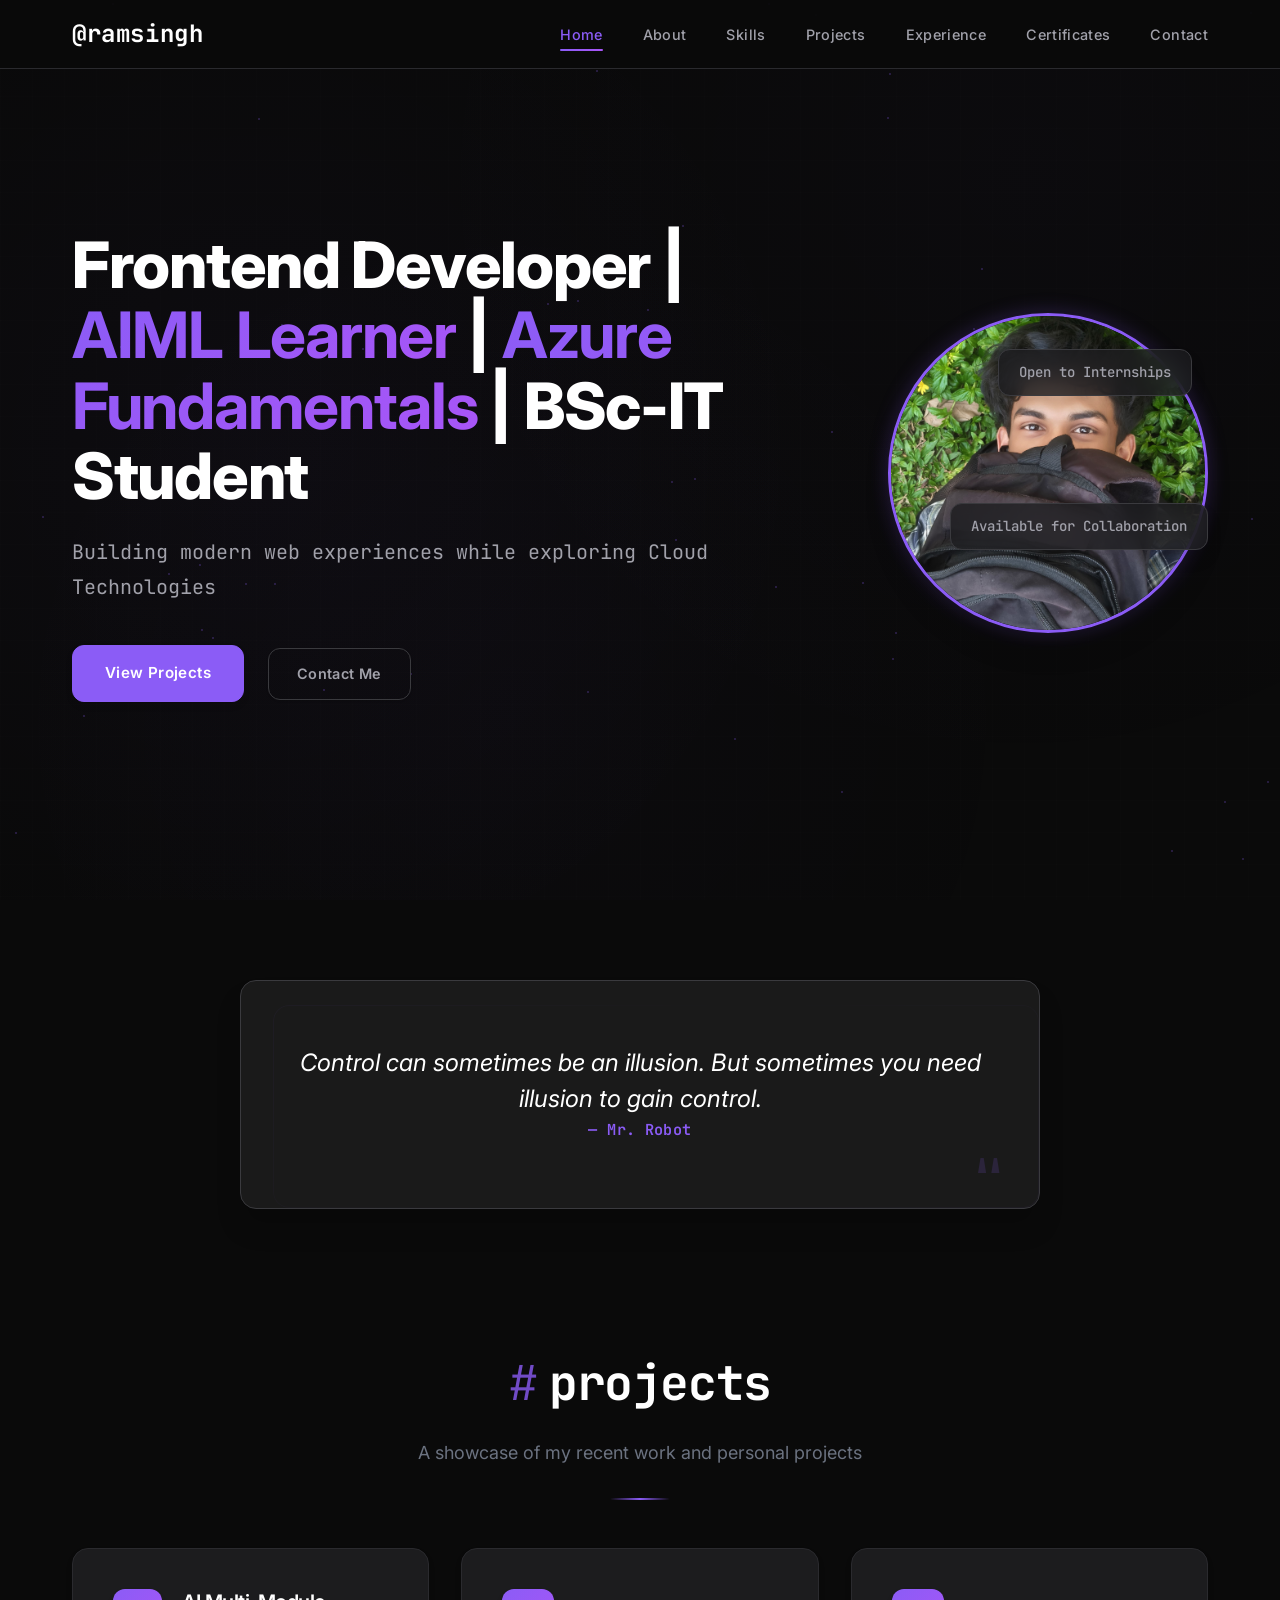
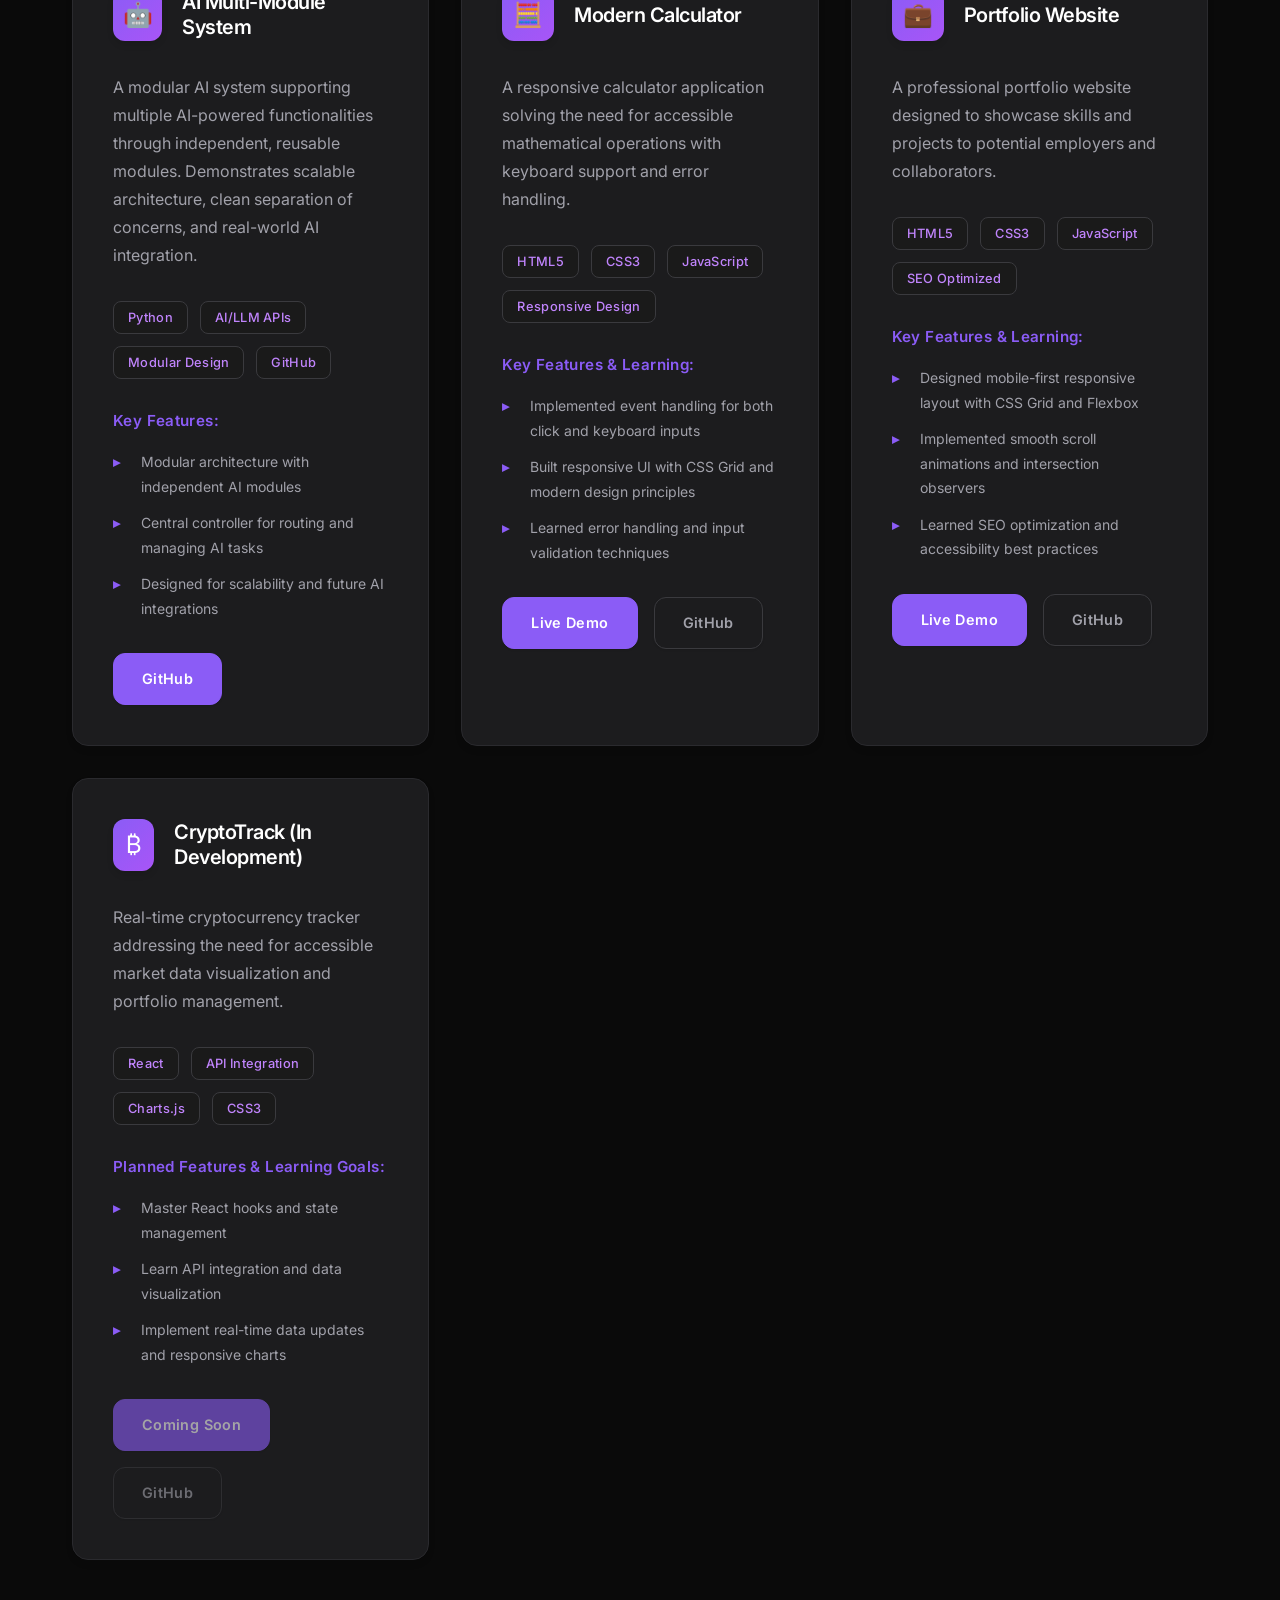
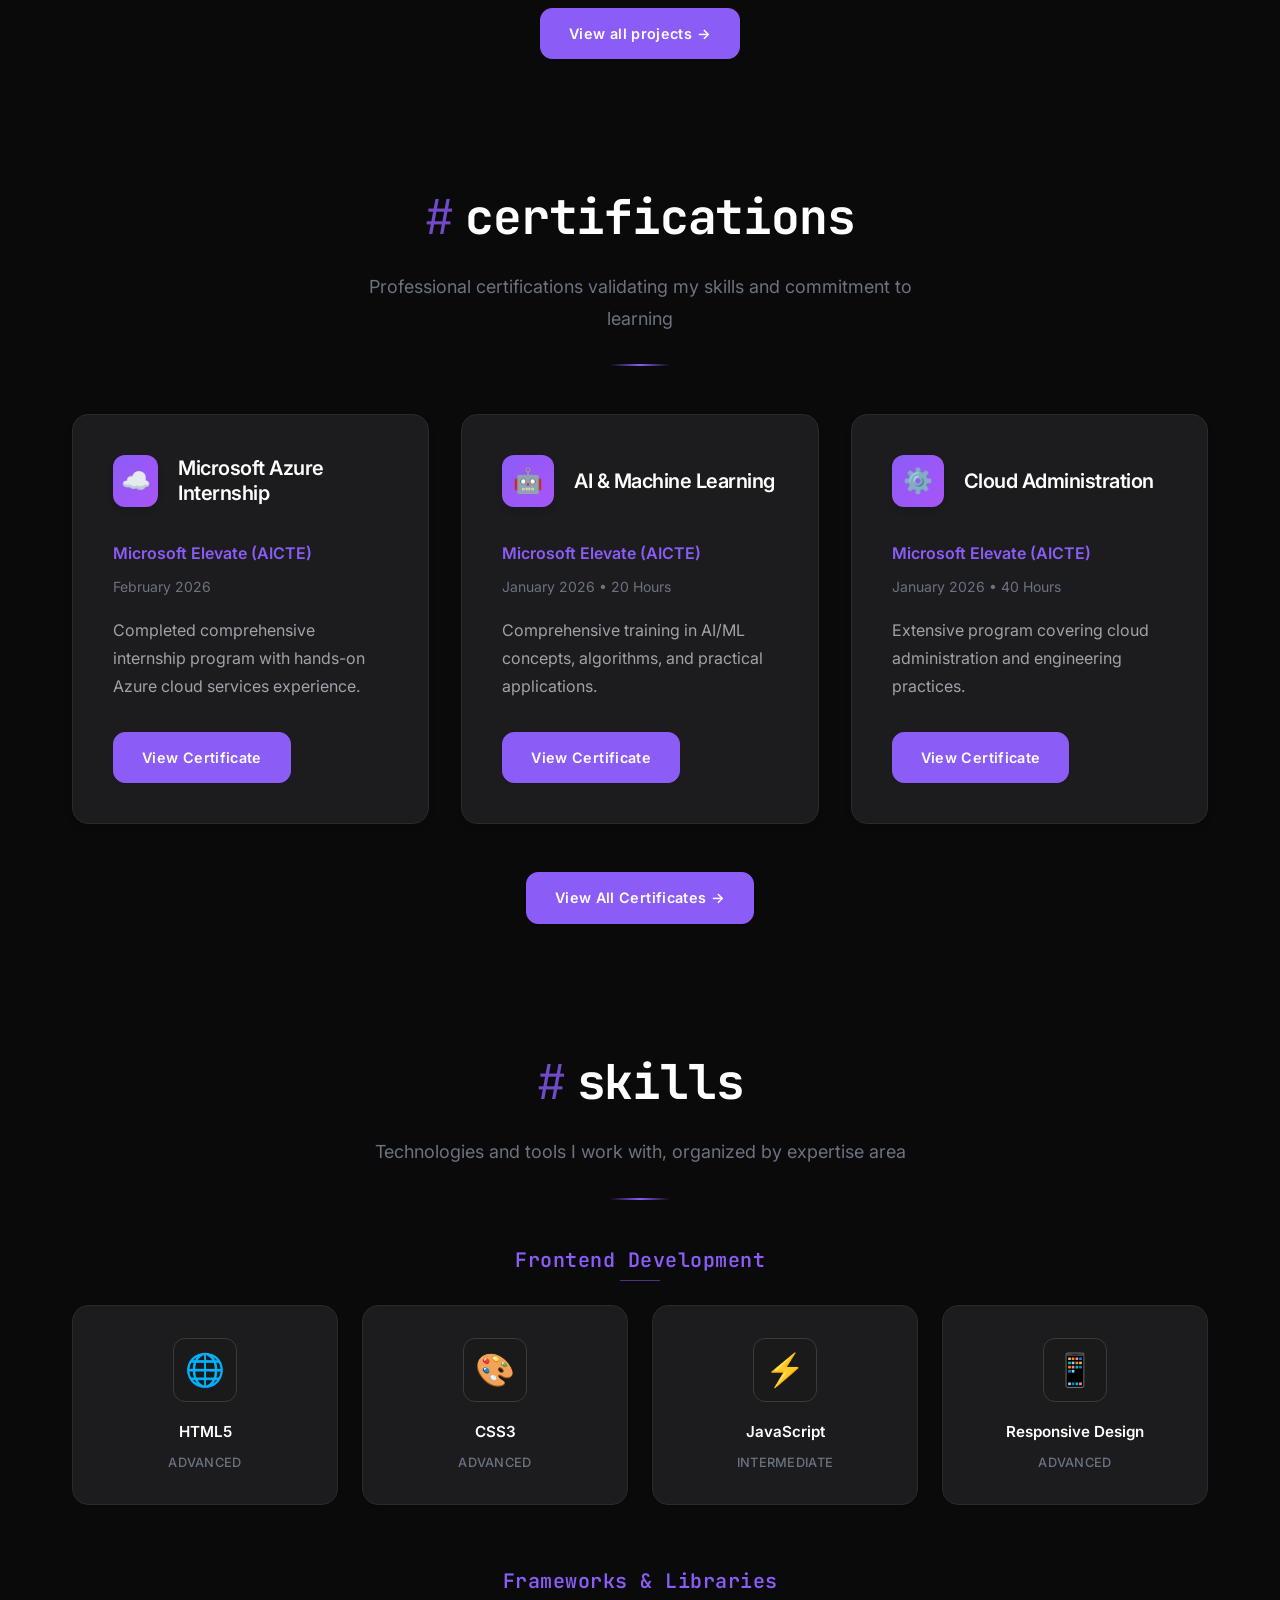
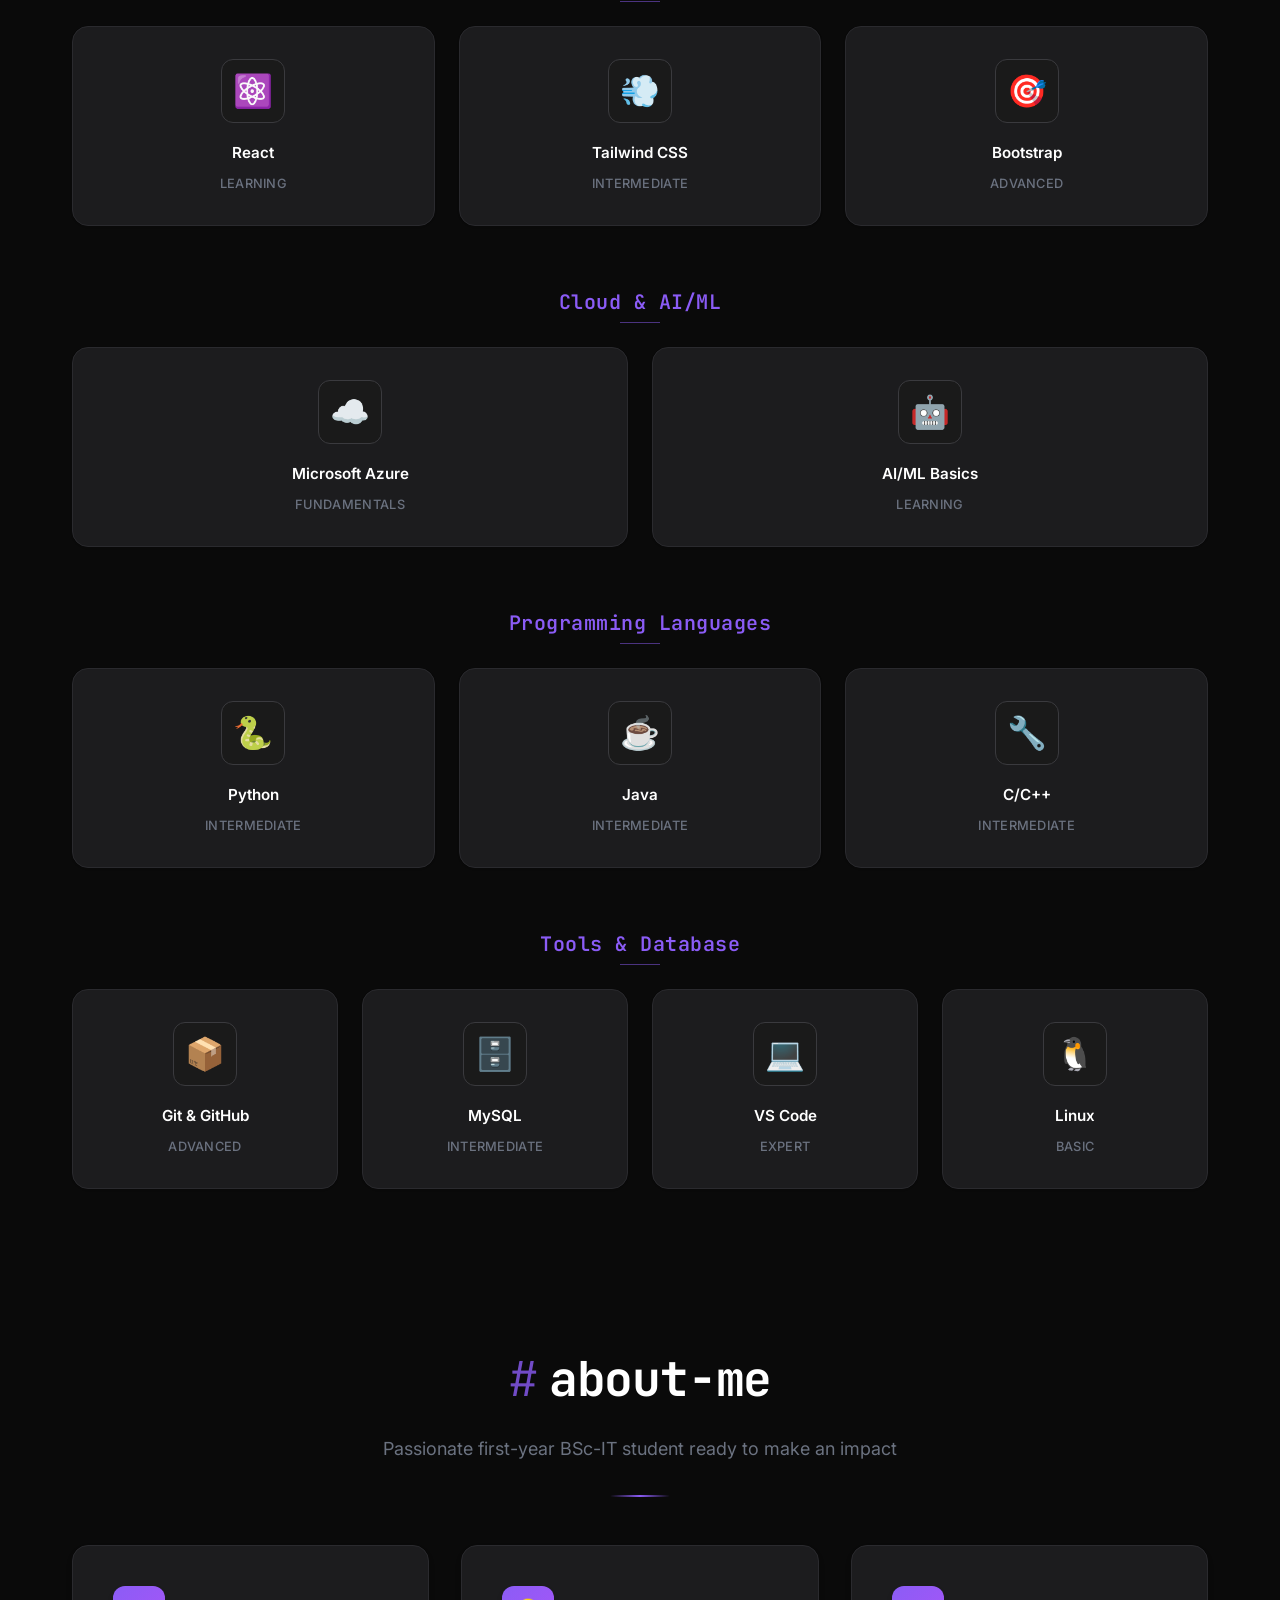
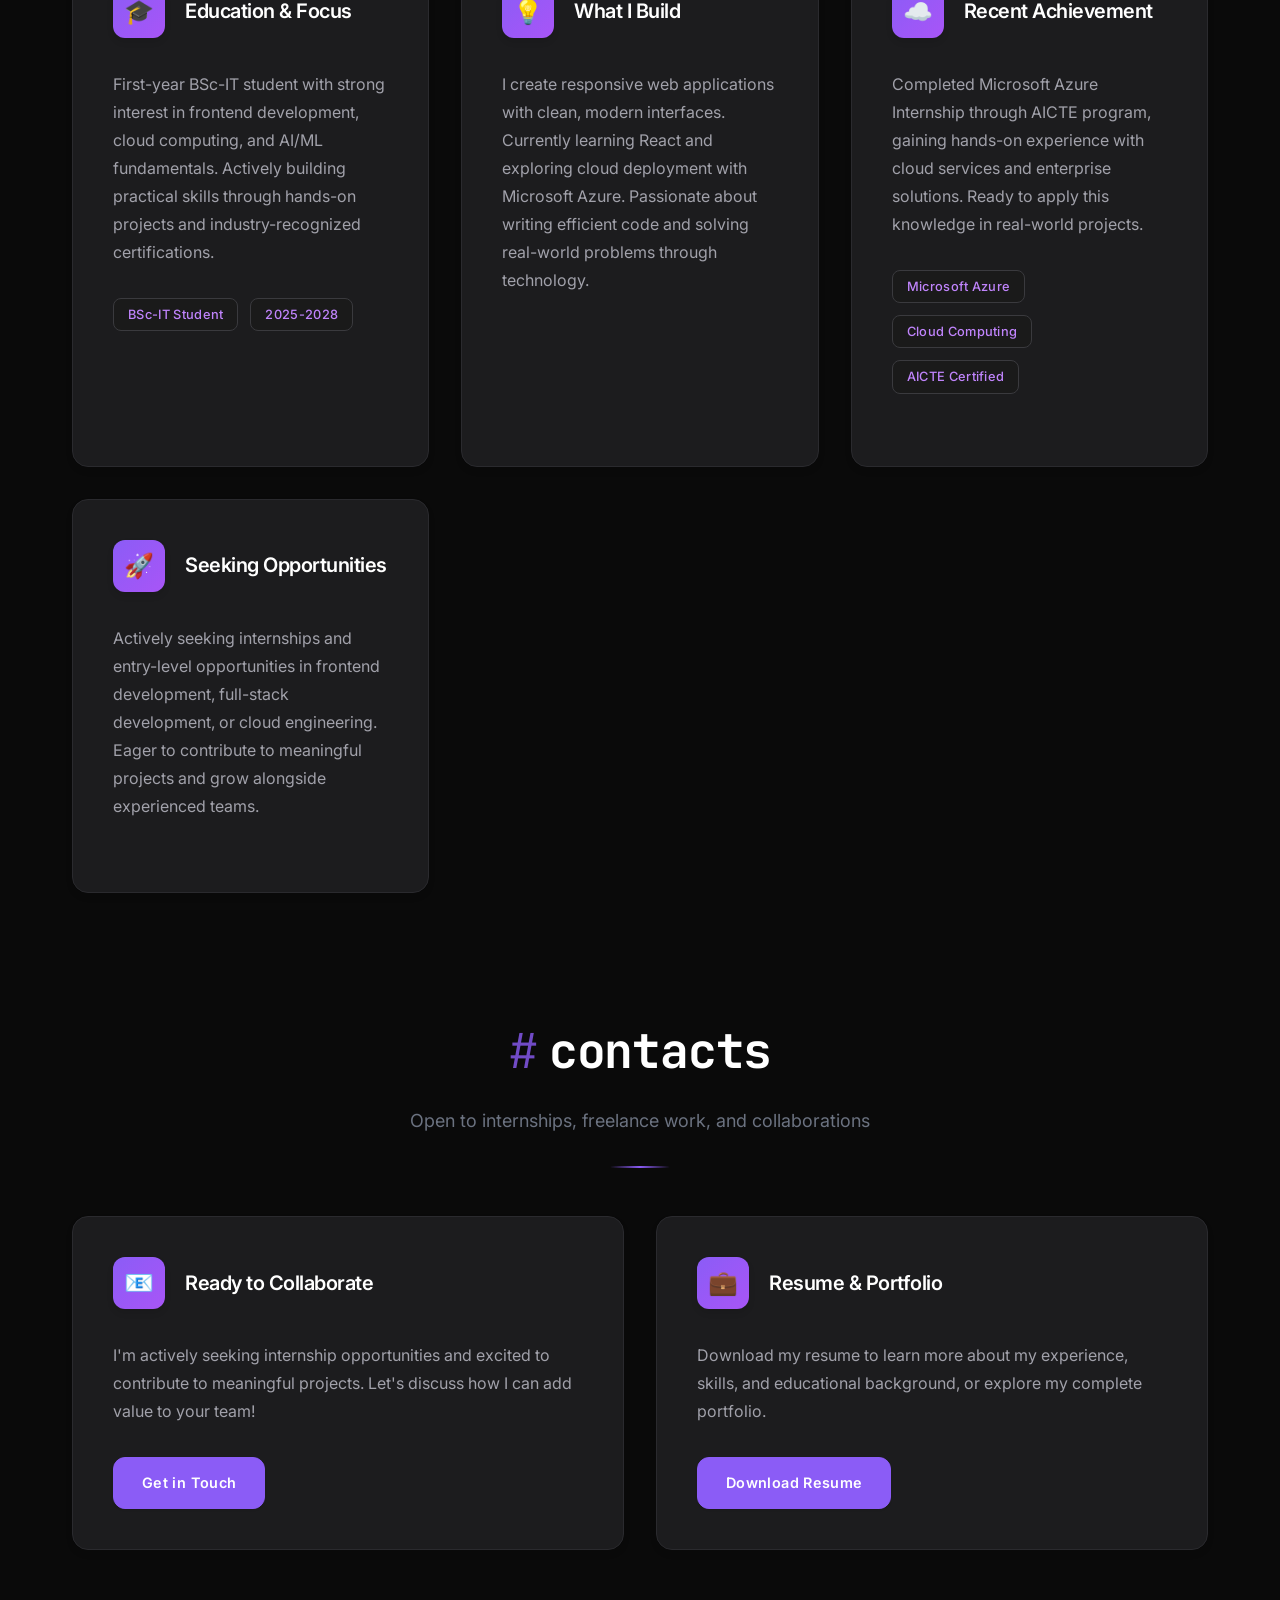
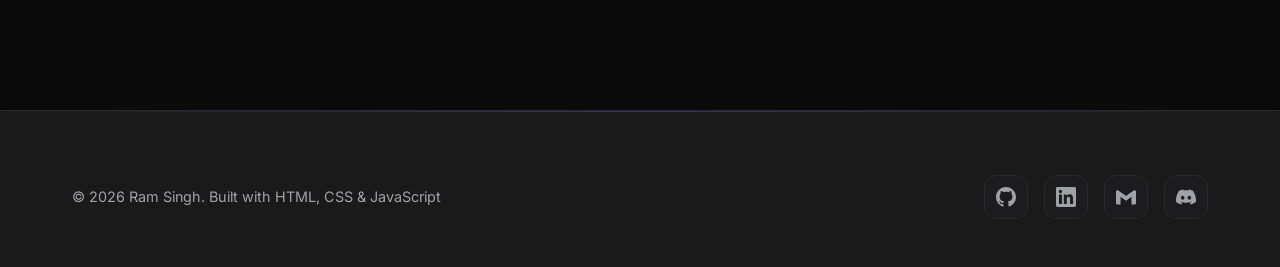
==== index.html @ 520eb5e0 "Fix resume references to use new resume file across all pages Co-authored-by: Ramsingh4656 <17667818" ====
<!DOCTYPE html>
<html lang="en">
<head>
    <meta charset="UTF-8">
    <meta name="viewport" content="width=device-width, initial-scale=1.0">
    <meta name="description" content="Ram Singh - Frontend Developer | AIML Learner | Azure Fundamentals | BSc-IT Student seeking internships and entry-level opportunities in web development and cloud computing.">
    <meta name="keywords" content="Ram Singh, Frontend Developer, Web Developer, BSc-IT, Internship, Entry Level, JavaScript, React, Azure, AI ML, Student Portfolio">
    <meta name="author" content="Ram Singh">
    <meta name="robots" content="index, follow">
    <meta name="google-site-verification" content="-LfkbdOe-6ah1opdyUAQTgZVjVr5cKsoIxwBEMEz0XY" />
    <meta name="google-site-verification" content="Sb6f_rihZ1jbxSDXMQhEykS2-NQaW2i9IrPlphoax4I" />
    <meta name="google-site-verification" content="YQ6luoI-X12J3tqM0JURJ-NxkhDpzj39b85xHMMXpDI" />
    
    <!-- Open Graph Meta Tags -->
    <meta property="og:title" content="Ram Singh - Frontend Developer | AIML Learner | Azure Fundamentals">
    <meta property="og:description" content="BSc-IT Student seeking internships in frontend development, cloud computing, and AI/ML. Available for entry-level opportunities.">
    <meta property="og:type" content="website">
    <meta property="og:url" content="https://ramsingh4656.github.io/">
    <meta property="og:image" content="https://ramsingh4656.github.io/assets/images/Profile.jpg">
    <meta property="og:site_name" content="Ram Singh Portfolio">
    
    <!-- Twitter Card Meta Tags -->
    <meta name="twitter:card" content="summary_large_image">
    <meta name="twitter:title" content="Ram Singh - Frontend Developer | AIML Learner | Azure Fundamentals">
    <meta name="twitter:description" content="BSc-IT Student seeking internships in frontend development, cloud computing, and AI/ML. Available for entry-level opportunities.">
    <meta name="twitter:image" content="https://ramsingh4656.github.io/assets/images/Profile.jpg">
    
    <title>Ram Singh - Frontend Developer | AIML Learner | Azure Fundamentals | BSc-IT Student</title>
    
    <!-- Favicon -->
    <link rel="icon" type="image/svg+xml" href="favicon.svg">
    <link rel="alternate icon" href="favicon.ico">
    
    <!-- Fonts -->
    <link rel="preconnect" href="https://fonts.googleapis.com">
    <link rel="preconnect" href="https://fonts.gstatic.com" crossorigin>
    <link href="https://fonts.googleapis.com/css2?family=Inter:wght@300;400;500;600;700;800&family=JetBrains+Mono:wght@400;500;600&display=swap" rel="stylesheet">
    
    <!-- Styles -->
    <link rel="stylesheet" href="css/style.css">
    
    <!-- Structured Data -->
    <script type="application/ld+json">
    {
        "@context": "https://schema.org",
        "@type": "Person",
        "name": "Ram Singh",
        "jobTitle": "Frontend Developer",
        "description": "BSc-IT Student and Frontend Developer",
        "url": "https://ramsingh.me/",
        "sameAs": [
            "https://github.com/Ramsingh4656",
            "https://linkedin.com/in/ram-singh4656"
        ]
    }
    </script>
</head>
<body>
    <!-- Skip to main content for accessibility -->
    <a href="#main-content" class="skip-link">Skip to main content</a>
    
    <!-- Header with Navigation -->
    <header class="navbar">
        <div class="nav-container">
            <a href="/" class="nav-logo">@ramsingh</a>
            <nav aria-label="Main navigation">
                <ul class="nav-links">
                    <li><a href="./" class="active" aria-current="page">Home</a></li>
                    <li><a href="about/">About</a></li>
                    <li><a href="skills/">Skills</a></li>
                    <li><a href="projects/">Projects</a></li>
                    <li><a href="experience/">Experience</a></li>
                    <li><a href="certificates/">Certificates</a></li>
                    <li><a href="contact/">Contact</a></li>
                </ul>
            </nav>
            <button class="mobile-menu-btn" aria-label="Toggle mobile menu" aria-expanded="false">☰</button>
        </div>
    </header>

    <!-- Mobile Menu -->
    <nav class="mobile-menu" aria-label="Mobile navigation">
        <a href="./">Home</a>
        <a href="about/">About</a>
        <a href="skills/">Skills</a>
        <a href="projects/">Projects</a>
        <a href="experience/">Experience</a>
        <a href="certificates/">Certificates</a>
        <a href="contact/">Contact</a>
    </nav>

    <!-- Main Content -->
    <main id="main-content">

    <!-- Hero Section -->
    <section id="home" class="hero section-padding">
        <div class="container">
            <div class="hero-content">
                <div class="hero-text">
                    <h1>Frontend Developer | <span class="text-gradient">AIML Learner</span> | <span class="text-gradient">Azure Fundamentals</span> | BSc-IT Student</h1>
                    <p class="subtitle">Building modern web experiences while exploring <span class="typing-text">cloud technologies</span></p>
                    <div class="hero-actions">
                        <a href="projects/" class="hero-cta">
                            View Projects
                        </a>
                        <a href="contact/" class="btn btn-secondary">
                            Contact Me
                        </a>
                    </div>
                </div>
                <div class="hero-image">
                    <img src="assets/images/Profile.jpg" alt="Ram Singh - Frontend Developer" loading="lazy">
                    <div class="floating-element">Open to Internships</div>
                    <div class="floating-element">Available for Collaboration</div>
                </div>
            </div>
        </div>
    </section>

    <!-- Quote Section -->
    <section class="quote-section section-padding reveal">
        <div class="container">
            <div class="quote-card glow-border">
                <p class="quote-text">Control can sometimes be an illusion. But sometimes you need illusion to gain control.</p>
                <p class="quote-author">— Mr. Robot</p>
            </div>
        </div>
    </section>

    <!-- Projects Preview Section -->
    <section id="projects" class="section-padding reveal">
        <div class="container">
            <div class="section-header">
                <h2 class="section-title">projects</h2>
                <p class="section-subtitle">A showcase of my recent work and personal projects</p>
            </div>
            
            <div class="cards-grid">
                <!-- AI Multi-Module System Project -->
                <article class="card glow-border">
                    <div class="card-header">
                        <div class="card-icon">🤖</div>
                        <h3 class="card-title">AI Multi-Module System</h3>
                    </div>
                    <p class="card-description">A modular AI system supporting multiple AI-powered functionalities through independent, reusable modules. Demonstrates scalable architecture, clean separation of concerns, and real-world AI integration.</p>
                    <div class="card-tech">
                        <span class="tech-tag">Python</span>
                        <span class="tech-tag">AI/LLM APIs</span>
                        <span class="tech-tag">Modular Design</span>
                        <span class="tech-tag">GitHub</span>
                    </div>
                    <div class="project-highlights">
                        <h4>Key Features:</h4>
                        <ul>
                            <li>Modular architecture with independent AI modules</li>
                            <li>Central controller for routing and managing AI tasks</li>
                            <li>Designed for scalability and future AI integrations</li>
                        </ul>
                    </div>
                    <div class="card-actions">
                        <a href="https://github.com/Ramsingh4656/MultiModule-AI-System" class="btn btn-primary" target="_blank" rel="noopener" aria-label="View AI Multi-Module System on GitHub">GitHub</a>
                    </div>
                </article>

                <!-- Modern Calculator Project -->
                <article class="card glow-border">
                    <div class="card-header">
                        <div class="card-icon">🧮</div>
                        <h3 class="card-title">Modern Calculator</h3>
                    </div>
                    <p class="card-description">A responsive calculator application solving the need for accessible mathematical operations with keyboard support and error handling.</p>
                    <div class="card-tech">
                        <span class="tech-tag">HTML5</span>
                        <span class="tech-tag">CSS3</span>
                        <span class="tech-tag">JavaScript</span>
                        <span class="tech-tag">Responsive Design</span>
                    </div>
                    <div class="project-highlights">
                        <h4>Key Features & Learning:</h4>
                        <ul>
                            <li>Implemented event handling for both click and keyboard inputs</li>
                            <li>Built responsive UI with CSS Grid and modern design principles</li>
                            <li>Learned error handling and input validation techniques</li>
                        </ul>
                    </div>
                    <div class="card-actions">
                        <a href="projects/mordencalulator/" class="btn btn-primary" aria-label="View Modern Calculator live demo">Live Demo</a>
                        <a href="https://github.com/Ramsingh4656/Modern-Calculator" class="btn btn-secondary" target="_blank" rel="noopener" aria-label="View Modern Calculator source code on GitHub">GitHub</a>
                    </div>
                </article>

                <!-- Portfolio Project -->
                <article class="card glow-border">
                    <div class="card-header">
                        <div class="card-icon">💼</div>
                        <h3 class="card-title">Portfolio Website</h3>
                    </div>
                    <p class="card-description">A professional portfolio website designed to showcase skills and projects to potential employers and collaborators.</p>
                    <div class="card-tech">
                        <span class="tech-tag">HTML5</span>
                        <span class="tech-tag">CSS3</span>
                        <span class="tech-tag">JavaScript</span>
                        <span class="tech-tag">SEO Optimized</span>
                    </div>
                    <div class="project-highlights">
                        <h4>Key Features & Learning:</h4>
                        <ul>
                            <li>Designed mobile-first responsive layout with CSS Grid and Flexbox</li>
                            <li>Implemented smooth scroll animations and intersection observers</li>
                            <li>Learned SEO optimization and accessibility best practices</li>
                        </ul>
                    </div>
                    <div class="card-actions">
                        <a href="/" class="btn btn-primary" aria-label="View Portfolio website live demo">Live Demo</a>
                        <a href="https://github.com/Ramsingh4656/portfolio" class="btn btn-secondary" target="_blank" rel="noopener" aria-label="View Portfolio website source code on GitHub">GitHub</a>
                    </div>
                </article>

                <!-- Crypto Tracker Project -->
                <article class="card glow-border">
                    <div class="card-header">
                        <div class="card-icon">₿</div>
                        <h3 class="card-title">CryptoTrack (In Development)</h3>
                    </div>
                    <p class="card-description">Real-time cryptocurrency tracker addressing the need for accessible market data visualization and portfolio management.</p>
                    <div class="card-tech">
                        <span class="tech-tag">React</span>
                        <span class="tech-tag">API Integration</span>
                        <span class="tech-tag">Charts.js</span>
                        <span class="tech-tag">CSS3</span>
                    </div>
                    <div class="project-highlights">
                        <h4>Planned Features & Learning Goals:</h4>
                        <ul>
                            <li>Master React hooks and state management</li>
                            <li>Learn API integration and data visualization</li>
                            <li>Implement real-time data updates and responsive charts</li>
                        </ul>
                    </div>
                    <div class="card-actions">
                        <a href="javascript:void(0)" class="btn btn-primary" style="opacity: 0.6; cursor: not-allowed;">Coming Soon</a>
                        <a href="javascript:void(0)" class="btn btn-secondary" style="opacity: 0.6; cursor: not-allowed;">GitHub</a>
                    </div>
                </article>
            </div>

            <div style="text-align: center; margin-top: 3rem;">
                <a href="projects/" class="btn btn-primary">View all projects →</a>
            </div>
        </div>
    </section>

    <!-- Certifications Section -->
    <section id="certifications" class="section-padding reveal">
        <div class="container">
            <div class="section-header">
                <h2 class="section-title">certifications</h2>
                <p class="section-subtitle">Professional certifications validating my skills and commitment to learning</p>
            </div>
            
            <div class="cards-grid">
                <article class="card glow-border">
                    <div class="card-header">
                        <div class="card-icon">☁️</div>
                        <h3 class="card-title">Microsoft Azure Internship</h3>
                    </div>
                    <div style="margin-bottom: 1rem;">
                        <p style="color: var(--accent-primary); font-weight: 600; margin-bottom: 0.5rem;">Microsoft Elevate (AICTE)</p>
                        <p style="color: var(--text-muted); font-size: 0.875rem;">February 2026</p>
                    </div>
                    <p class="card-description">Completed comprehensive internship program with hands-on Azure cloud services experience.</p>
                    <div class="card-actions">
                        <a href="certificates/" class="btn btn-primary">View Certificate</a>
                    </div>
                </article>

                <article class="card glow-border">
                    <div class="card-header">
                        <div class="card-icon">🤖</div>
                        <h3 class="card-title">AI & Machine Learning</h3>
                    </div>
                    <div style="margin-bottom: 1rem;">
                        <p style="color: var(--accent-primary); font-weight: 600; margin-bottom: 0.5rem;">Microsoft Elevate (AICTE)</p>
                        <p style="color: var(--text-muted); font-size: 0.875rem;">January 2026 • 20 Hours</p>
                    </div>
                    <p class="card-description">Comprehensive training in AI/ML concepts, algorithms, and practical applications.</p>
                    <div class="card-actions">
                        <a href="certificates/" class="btn btn-primary">View Certificate</a>
                    </div>
                </article>

                <article class="card glow-border">
                    <div class="card-header">
                        <div class="card-icon">⚙️</div>
                        <h3 class="card-title">Cloud Administration</h3>
                    </div>
                    <div style="margin-bottom: 1rem;">
                        <p style="color: var(--accent-primary); font-weight: 600; margin-bottom: 0.5rem;">Microsoft Elevate (AICTE)</p>
                        <p style="color: var(--text-muted); font-size: 0.875rem;">January 2026 • 40 Hours</p>
                    </div>
                    <p class="card-description">Extensive program covering cloud administration and engineering practices.</p>
                    <div class="card-actions">
                        <a href="certificates/" class="btn btn-primary">View Certificate</a>
                    </div>
                </article>
            </div>

            <div style="text-align: center; margin-top: 3rem;">
                <a href="certificates/" class="btn btn-primary">View All Certificates →</a>
            </div>
        </div>
    </section>

    <!-- Skills Section -->
    <section id="skills" class="section-padding reveal">
        <div class="container">
            <div class="section-header">
                <h2 class="section-title">skills</h2>
                <p class="section-subtitle">Technologies and tools I work with, organized by expertise area</p>
            </div>
            
            <!-- Frontend Skills -->
            <div class="skill-category">
                <h3 class="skill-category-title">Frontend Development</h3>
                <div class="skills-grid">
                    <div class="skill-item glow-border">
                        <div class="skill-icon">🌐</div>
                        <div class="skill-name">HTML5</div>
                        <div class="skill-level">Advanced</div>
                    </div>
                    
                    <div class="skill-item glow-border">
                        <div class="skill-icon">🎨</div>
                        <div class="skill-name">CSS3</div>
                        <div class="skill-level">Advanced</div>
                    </div>
                    
                    <div class="skill-item glow-border">
                        <div class="skill-icon">⚡</div>
                        <div class="skill-name">JavaScript</div>
                        <div class="skill-level">Intermediate</div>
                    </div>
                    
                    <div class="skill-item glow-border">
                        <div class="skill-icon">📱</div>
                        <div class="skill-name">Responsive Design</div>
                        <div class="skill-level">Advanced</div>
                    </div>
                </div>
            </div>

            <!-- Frameworks & Libraries -->
            <div class="skill-category">
                <h3 class="skill-category-title">Frameworks & Libraries</h3>
                <div class="skills-grid">
                    <div class="skill-item glow-border">
                        <div class="skill-icon">⚛️</div>
                        <div class="skill-name">React</div>
                        <div class="skill-level">Learning</div>
                    </div>
                    
                    <div class="skill-item glow-border">
                        <div class="skill-icon">💨</div>
                        <div class="skill-name">Tailwind CSS</div>
                        <div class="skill-level">Intermediate</div>
                    </div>
                    
                    <div class="skill-item glow-border">
                        <div class="skill-icon">🎯</div>
                        <div class="skill-name">Bootstrap</div>
                        <div class="skill-level">Advanced</div>
                    </div>
                </div>
            </div>

            <!-- Cloud & AI/ML -->
            <div class="skill-category">
                <h3 class="skill-category-title">Cloud & AI/ML</h3>
                <div class="skills-grid">
                    <div class="skill-item glow-border">
                        <div class="skill-icon">☁️</div>
                        <div class="skill-name">Microsoft Azure</div>
                        <div class="skill-level">Fundamentals</div>
                    </div>
                    
                    <div class="skill-item glow-border">
                        <div class="skill-icon">🤖</div>
                        <div class="skill-name">AI/ML Basics</div>
                        <div class="skill-level">Learning</div>
                    </div>
                </div>
            </div>

            <!-- Programming Languages -->
            <div class="skill-category">
                <h3 class="skill-category-title">Programming Languages</h3>
                <div class="skills-grid">
                    <div class="skill-item glow-border">
                        <div class="skill-icon">🐍</div>
                        <div class="skill-name">Python</div>
                        <div class="skill-level">Intermediate</div>
                    </div>
                    
                    <div class="skill-item glow-border">
                        <div class="skill-icon">☕</div>
                        <div class="skill-name">Java</div>
                        <div class="skill-level">Intermediate</div>
                    </div>
                    
                    <div class="skill-item glow-border">
                        <div class="skill-icon">🔧</div>
                        <div class="skill-name">C/C++</div>
                        <div class="skill-level">Intermediate</div>
                    </div>
                </div>
            </div>

            <!-- Tools & Database -->
            <div class="skill-category">
                <h3 class="skill-category-title">Tools & Database</h3>
                <div class="skills-grid">
                    <div class="skill-item glow-border">
                        <div class="skill-icon">📦</div>
                        <div class="skill-name">Git & GitHub</div>
                        <div class="skill-level">Advanced</div>
                    </div>
                    
                    <div class="skill-item glow-border">
                        <div class="skill-icon">🗄️</div>
                        <div class="skill-name">MySQL</div>
                        <div class="skill-level">Intermediate</div>
                    </div>
                    
                    <div class="skill-item glow-border">
                        <div class="skill-icon">💻</div>
                        <div class="skill-name">VS Code</div>
                        <div class="skill-level">Expert</div>
                    </div>
                    
                    <div class="skill-item glow-border">
                        <div class="skill-icon">🐧</div>
                        <div class="skill-name">Linux</div>
                        <div class="skill-level">Basic</div>
                    </div>
                </div>
            </div>
        </div>
    </section>

    <!-- About Section -->
    <section id="about" class="section-padding reveal">
        <div class="container">
            <div class="section-header">
                <h2 class="section-title">about-me</h2>
                <p class="section-subtitle">Passionate first-year BSc-IT student ready to make an impact</p>
            </div>
            
            <div class="cards-grid">
                <article class="card glow-border">
                    <div class="card-header">
                        <div class="card-icon">🎓</div>
                        <h3 class="card-title">Education & Focus</h3>
                    </div>
                    <p class="card-description">First-year BSc-IT student with strong interest in frontend development, cloud computing, and AI/ML fundamentals. Actively building practical skills through hands-on projects and industry-recognized certifications.</p>
                    <div class="card-tech" style="margin-top: 1rem;">
                        <span class="tech-tag">BSc-IT Student</span>
                        <span class="tech-tag">2025-2028</span>
                    </div>
                </article>

                <article class="card glow-border">
                    <div class="card-header">
                        <div class="card-icon">💡</div>
                        <h3 class="card-title">What I Build</h3>
                    </div>
                    <p class="card-description">I create responsive web applications with clean, modern interfaces. Currently learning React and exploring cloud deployment with Microsoft Azure. Passionate about writing efficient code and solving real-world problems through technology.</p>
                </article>

                <article class="card glow-border">
                    <div class="card-header">
                        <div class="card-icon">☁️</div>
                        <h3 class="card-title">Recent Achievement</h3>
                    </div>
                    <p class="card-description">Completed Microsoft Azure Internship through AICTE program, gaining hands-on experience with cloud services and enterprise solutions. Ready to apply this knowledge in real-world projects.</p>
                    <div class="card-tech" style="margin-top: 1rem;">
                        <span class="tech-tag">Microsoft Azure</span>
                        <span class="tech-tag">Cloud Computing</span>
                        <span class="tech-tag">AICTE Certified</span>
                    </div>
                </article>

                <article class="card glow-border">
                    <div class="card-header">
                        <div class="card-icon">🚀</div>
                        <h3 class="card-title">Seeking Opportunities</h3>
                    </div>
                    <p class="card-description">Actively seeking internships and entry-level opportunities in frontend development, full-stack development, or cloud engineering. Eager to contribute to meaningful projects and grow alongside experienced teams.</p>
                </article>
            </div>
        </div>
    </section>

    <!-- Contact Preview Section -->
    <section id="contact-preview" class="section-padding reveal">
        <div class="container">
            <div class="section-header">
                <h2 class="section-title">contacts</h2>
                <p class="section-subtitle">Open to internships, freelance work, and collaborations</p>
            </div>
            
            <div class="cards-grid">
                <article class="card glow-border">
                    <div class="card-header">
                        <div class="card-icon">📧</div>
                        <h3 class="card-title">Ready to Collaborate</h3>
                    </div>
                    <p class="card-description">I'm actively seeking internship opportunities and excited to contribute to meaningful projects. Let's discuss how I can add value to your team!</p>
                    <div class="card-actions">
                        <a href="contact/" class="btn btn-primary">Get in Touch</a>
                    </div>
                </article>

                <article class="card glow-border">
                    <div class="card-header">
                        <div class="card-icon">💼</div>
                        <h3 class="card-title">Resume & Portfolio</h3>
                    </div>
                    <p class="card-description">Download my resume to learn more about my experience, skills, and educational background, or explore my complete portfolio.</p>
                    <div class="card-actions">
                        <a href="Ram-Singh-Resume.pdf" class="btn btn-primary" target="_blank" rel="noopener">Download Resume</a>
                    </div>
                </article>
            </div>
        </div>
    </section>

    </main>

    <!-- Footer -->
    <footer class="footer">
        <div class="container">
            <div class="footer-content">
                <div class="footer-text">
                    <p>&copy; 2026 Ram Singh. Built with HTML, CSS & JavaScript</p>
                </div>
                <div class="social-links">
                    <a href="https://github.com/Ramsingh4656" class="social-link" target="_blank" rel="noopener" aria-label="GitHub Profile">
                        <svg width="20" height="20" viewBox="0 0 24 24" fill="currentColor" aria-hidden="true">
                            <path d="M12 0c-6.626 0-12 5.373-12 12 0 5.302 3.438 9.8 8.207 11.387.599.111.793-.261.793-.577v-2.234c-3.338.726-4.033-1.416-4.033-1.416-.546-1.387-1.333-1.756-1.333-1.756-1.089-.745.083-.729.083-.729 1.205.084 1.839 1.237 1.839 1.237 1.07 1.834 2.807 1.304 3.492.997.107-.775.418-1.305.762-1.604-2.665-.305-5.467-1.334-5.467-5.931 0-1.311.469-2.381 1.236-3.221-.124-.303-.535-1.524.117-3.176 0 0 1.008-.322 3.301 1.23.957-.266 1.983-.399 3.003-.404 1.02.005 2.047.138 3.006.404 2.291-1.552 3.297-1.23 3.297-1.23.653 1.653.242 2.874.118 3.176.77.84 1.235 1.911 1.235 3.221 0 4.609-2.807 5.624-5.479 5.921.43.372.823 1.102.823 2.222v3.293c0 .319.192.694.801.576 4.765-1.589 8.199-6.086 8.199-11.386 0-6.627-5.373-12-12-12z"/>
                        </svg>
                    </a>
                    <a href="https://linkedin.com/in/ram-singh4656" class="social-link" target="_blank" rel="noopener" aria-label="LinkedIn Profile">
                        <svg width="20" height="20" viewBox="0 0 24 24" fill="currentColor" aria-hidden="true">
                            <path d="M20.447 20.452h-3.554v-5.569c0-1.328-.027-3.037-1.852-3.037-1.853 0-2.136 1.445-2.136 2.939v5.667H9.351V9h3.414v1.561h.046c.477-.9 1.637-1.85 3.37-1.85 3.601 0 4.267 2.37 4.267 5.455v6.286zM5.337 7.433c-1.144 0-2.063-.926-2.063-2.065 0-1.138.92-2.063 2.063-2.063 1.14 0 2.064.925 2.064 2.063 0 1.139-.925 2.065-2.064 2.065zm1.782 13.019H3.555V9h3.564v11.452zM22.225 0H1.771C.792 0 0 .774 0 1.729v20.542C0 23.227.792 24 1.771 24h20.451C23.2 24 24 23.227 24 22.271V1.729C24 .774 23.2 0 22.222 0h.003z"/>
                        </svg>
                    </a>
                    <a href="mailto:ram01singh4656@gmail.com" class="social-link" aria-label="Email Contact">
                        <svg width="20" height="20" viewBox="0 0 24 24" fill="currentColor" aria-hidden="true">
                            <path d="M24 5.457v13.909c0 .904-.732 1.636-1.636 1.636h-3.819V11.73L12 16.64l-6.545-4.91v9.273H1.636A1.636 1.636 0 0 1 0 19.366V5.457c0-.904.732-1.636 1.636-1.636h.749L12 10.724l9.615-6.903h.749c.904 0 1.636.732 1.636 1.636z"/>
                        </svg>
                    </a>
                    <a href="https://discord.com/users/874953017227628554" class="social-link" target="_blank" rel="noopener" aria-label="Discord">
                        <svg width="20" height="20" viewBox="0 0 24 24" fill="currentColor">
                            <path d="M20.317 4.37a19.791 19.791 0 0 0-4.885-1.515.074.074 0 0 0-.079.037c-.21.375-.444.864-.608 1.25a18.27 18.27 0 0 0-5.487 0 12.64 12.64 0 0 0-.617-1.25.077.077 0 0 0-.079-.037A19.736 19.736 0 0 0 3.677 4.37a.07.07 0 0 0-.032.027C.533 9.046-.32 13.58.099 18.057a.082.082 0 0 0 .031.057 19.9 19.9 0 0 0 5.993 3.03.078.078 0 0 0 .084-.028c.462-.63.874-1.295 1.226-1.994a.076.076 0 0 0-.041-.106 13.107 13.107 0 0 1-1.872-.892.077.077 0 0 1-.008-.128 10.2 10.2 0 0 0 .372-.292.074.074 0 0 1 .077-.01c3.928 1.793 8.18 1.793 12.062 0a.074.074 0 0 1 .078.01c.12.098.246.198.373.292a.077.077 0 0 1-.006.127 12.299 12.299 0 0 1-1.873.892.077.077 0 0 0-.041.107c.36.698.772 1.362 1.225 1.993a.076.076 0 0 0 .084.028 19.839 19.839 0 0 0 6.002-3.03.077.077 0 0 0 .032-.054c.5-5.177-.838-9.674-3.549-13.66a.061.061 0 0 0-.031-.03zM8.02 15.33c-1.183 0-2.157-1.085-2.157-2.419 0-1.333.956-2.419 2.157-2.419 1.21 0 2.176 1.096 2.157 2.42 0 1.333-.956 2.418-2.157 2.418zm7.975 0c-1.183 0-2.157-1.085-2.157-2.419 0-1.333.955-2.419 2.157-2.419 1.21 0 2.176 1.096 2.157 2.42 0 1.333-.946 2.418-2.157 2.418z"/>
                        </svg>
                    </a>
                </div>
            </div>
        </div>
    </footer>

    <!-- Scripts -->
    <script src="js/script.js"></script>
</body>
</html>
---- css/style.css ----
/* ===== CSS RESET & BASE STYLES ===== */
* {
    margin: 0;
    padding: 0;
    box-sizing: border-box;
}

:root {
    /* ===== REFINED COLOR SYSTEM ===== */
    /* Background Layers */
    --bg-primary: #0a0a0a;
    --bg-secondary: #111111;
    --bg-elevated: #1a1a1a;
    --bg-card: #1c1c1e;
    --bg-card-hover: #252529;
    --bg-glass: rgba(28, 28, 30, 0.8);
    
    /* Violet/Purple Accent System */
    --accent-primary: #8b5cf6;
    --accent-hover: #a855f7;
    --accent-light: #c084fc;
    --accent-glow: rgba(139, 92, 246, 0.25);
    --accent-glow-strong: rgba(139, 92, 246, 0.4);
    --accent-border: rgba(139, 92, 246, 0.3);
    --accent-subtle: rgba(139, 92, 246, 0.1);
    
    /* Text Hierarchy */
    --text-primary: #ffffff;
    --text-secondary: #a1a1aa;
    --text-muted: #6b7280;
    --text-accent: var(--accent-primary);
    
    /* Border System */
    --border-primary: #2a2a2e;
    --border-secondary: #3a3a3e;
    --border-accent: var(--accent-border);
    --border-focus: var(--accent-primary);
    
    /* Shadow System */
    --shadow-sm: 0 1px 2px rgba(0, 0, 0, 0.1);
    --shadow-md: 0 4px 6px rgba(0, 0, 0, 0.1);
    --shadow-lg: 0 10px 15px rgba(0, 0, 0, 0.1);
    --shadow-xl: 0 20px 25px rgba(0, 0, 0, 0.15);
    --shadow-glow: 0 0 20px var(--accent-glow);
    --shadow-glow-strong: 0 0 30px var(--accent-glow-strong);
    
    /* Typography System */
    --font-primary: 'Inter', -apple-system, BlinkMacSystemFont, 'Segoe UI', sans-serif;
    --font-mono: 'JetBrains Mono', 'Fira Code', 'SF Mono', monospace;
    
    /* Font Weights */
    --font-light: 300;
    --font-regular: 400;
    --font-medium: 500;
    --font-semibold: 600;
    --font-bold: 700;
    --font-extrabold: 800;
    
    /* Line Heights */
    --line-height-tight: 1.25;
    --line-height-normal: 1.5;
    --line-height-relaxed: 1.75;
    
    /* Letter Spacing */
    --letter-spacing-tight: -0.025em;
    --letter-spacing-normal: 0;
    --letter-spacing-wide: 0.025em;
    
    /* Spacing System */
    --container-max-width: 1200px;
    --section-padding: 4rem 0;
    --section-gap: 6rem;
    --card-padding: 2.5rem;
    --element-gap: 1.5rem;
    
    /* Transition System */
    --transition-fast: 0.15s cubic-bezier(0.4, 0, 0.2, 1);
    --transition-normal: 0.25s cubic-bezier(0.4, 0, 0.2, 1);
    --transition-slow: 0.4s cubic-bezier(0.4, 0, 0.2, 1);
    
    /* Border Radius */
    --radius-sm: 0.375rem;
    --radius-md: 0.5rem;
    --radius-lg: 0.75rem;
    --radius-xl: 1rem;
    
    /* Z-Index Scale */
    --z-dropdown: 1000;
    --z-sticky: 1020;
    --z-fixed: 1030;
    --z-modal: 1040;
    --z-popover: 1050;
    --z-tooltip: 1060;
}

html {
    scroll-behavior: smooth;
    font-size: 16px;
}

body {
    font-family: var(--font-primary);
    background-color: var(--bg-primary);
    color: var(--text-primary);
    line-height: var(--line-height-normal);
    overflow-x: hidden;
    font-weight: var(--font-regular);
    -webkit-font-smoothing: antialiased;
    -moz-osx-font-smoothing: grayscale;
}

/* ===== ENHANCED BACKGROUND SYSTEM ===== */
body::before {
    content: '';
    position: fixed;
    top: 0;
    left: 0;
    width: 100%;
    height: 100%;
    background: 
        radial-gradient(circle at 20% 50%, rgba(139, 92, 246, 0.03) 0%, transparent 50%),
        radial-gradient(circle at 80% 20%, rgba(139, 92, 246, 0.02) 0%, transparent 50%),
        radial-gradient(circle at 40% 80%, rgba(139, 92, 246, 0.02) 0%, transparent 50%);
    pointer-events: none;
    z-index: -2;
}

body::after {
    content: '';
    position: fixed;
    top: 0;
    left: 0;
    width: 100%;
    height: 100%;
    background-image: 
        linear-gradient(rgba(255, 255, 255, 0.008) 1px, transparent 1px),
        linear-gradient(90deg, rgba(255, 255, 255, 0.008) 1px, transparent 1px);
    background-size: 32px 32px;
    pointer-events: none;
    z-index: -1;
}

/* ===== IMPROVED TYPOGRAPHY SYSTEM ===== */
h1, h2, h3, h4, h5, h6 {
    font-weight: var(--font-semibold);
    line-height: var(--line-height-tight);
    letter-spacing: var(--letter-spacing-tight);
    color: var(--text-primary);
}

h1 {
    font-size: clamp(2.5rem, 5vw, 4rem);
    font-weight: var(--font-extrabold);
    letter-spacing: -0.02em;
}

h2 {
    font-size: clamp(2rem, 4vw, 3rem);
    font-weight: var(--font-bold);
}

h3 {
    font-size: clamp(1.25rem, 2.5vw, 1.5rem);
    font-weight: var(--font-semibold);
}

p {
    line-height: var(--line-height-relaxed);
    color: var(--text-secondary);
}

/* ===== UTILITY CLASSES ===== */
.container {
    max-width: var(--container-max-width);
    margin: 0 auto;
    padding: 0 2rem;
}

.section-padding {
    padding: var(--section-padding);
}

.text-gradient {
    background: linear-gradient(135deg, var(--accent-primary), var(--accent-hover));
    -webkit-background-clip: text;
    -webkit-text-fill-color: transparent;
    background-clip: text;
    font-weight: var(--font-bold);
}

/* Screen reader only content */
.sr-only {
    position: absolute;
    width: 1px;
    height: 1px;
    padding: 0;
    margin: -1px;
    overflow: hidden;
    clip: rect(0, 0, 0, 0);
    white-space: nowrap;
    border: 0;
}

/* Skip navigation link */
.skip-link {
    position: absolute;
    top: -40px;
    left: 6px;
    background: var(--accent-primary);
    color: white;
    padding: 8px;
    text-decoration: none;
    border-radius: var(--radius-sm);
    font-weight: var(--font-semibold);
    z-index: var(--z-tooltip);
    transition: top var(--transition-fast);
}

.skip-link:focus {
    top: 6px;
}

/* Enhanced focus-visible styles for better accessibility */
*:focus-visible {
    outline: 2px solid var(--accent-primary);
    outline-offset: 2px;
    border-radius: var(--radius-sm);
}

/* Remove default focus outline when focus-visible is supported */
*:focus:not(:focus-visible) {
    outline: none;
}

/* Specific focus styles for interactive elements */
a:focus-visible,
button:focus-visible,
input:focus-visible,
textarea:focus-visible,
select:focus-visible {
    outline: 2px solid var(--accent-primary);
    outline-offset: 2px;
    border-radius: var(--radius-sm);
}

/* Form error messages */
.error-message {
    color: #ef4444;
    font-size: 0.875rem;
    margin-top: 0.25rem;
    min-height: 1.25rem;
    display: block;
}

.error-message:empty {
    display: none;
}

/* Form success messages */
.success-message {
    color: var(--accent-primary);
    font-size: 0.875rem;
    margin-top: 1rem;
    padding: 0.75rem;
    background: var(--accent-subtle);
    border: 1px solid var(--accent-border);
    border-radius: var(--radius-md);
    text-align: center;
    display: block;
}

/* Form field validation states */
input:invalid,
textarea:invalid {
    border-color: #ef4444;
}

input:valid,
textarea:valid {
    border-color: var(--border-primary);
}

/* Loading button state */
.btn[aria-busy="true"] {
    position: relative;
    color: transparent;
}

.btn[aria-busy="true"]::after {
    content: '';
    position: absolute;
    width: 16px;
    height: 16px;
    top: 50%;
    left: 50%;
    margin-left: -8px;
    margin-top: -8px;
    border: 2px solid transparent;
    border-top-color: currentColor;
    border-radius: 50%;
    animation: spin 1s linear infinite;
}

@keyframes spin {
    0% { transform: rotate(0deg); }
    100% { transform: rotate(360deg); }
}

/* ===== ENHANCED GLOW SYSTEM ===== */
.glow-border {
    border: 1px solid var(--border-primary);
    background: var(--bg-card);
    backdrop-filter: blur(8px);
    -webkit-backdrop-filter: blur(8px);
    box-shadow: var(--shadow-md);
    transition: all var(--transition-normal);
    position: relative;
}

.glow-border::before {
    content: '';
    position: absolute;
    inset: 0;
    padding: 1px;
    background: linear-gradient(135deg, var(--accent-border), transparent, var(--accent-border));
    border-radius: inherit;
    mask: linear-gradient(#fff 0 0) content-box, linear-gradient(#fff 0 0);
    mask-composite: xor;
    -webkit-mask-composite: xor;
    opacity: 0;
    transition: opacity var(--transition-normal);
}

.glow-border:hover {
    transform: translateY(-2px);
    box-shadow: var(--shadow-xl), var(--shadow-glow);
    border-color: var(--border-accent);
    background: var(--bg-card-hover);
}

.glow-border:hover::before {
    opacity: 1;
}

/* ===== ENHANCED NAVIGATION ===== */
.navbar {
    position: fixed;
    top: 0;
    left: 0;
    right: 0;
    background: rgba(10, 10, 10, 0.85);
    backdrop-filter: blur(20px);
    -webkit-backdrop-filter: blur(20px);
    border-bottom: 1px solid var(--border-primary);
    z-index: var(--z-sticky);
    transition: all var(--transition-normal);
}

.navbar.scrolled {
    background: rgba(10, 10, 10, 0.95);
    border-bottom-color: var(--border-secondary);
    box-shadow: var(--shadow-lg);
}

.nav-container {
    display: flex;
    justify-content: space-between;
    align-items: center;
    padding: 1rem 2rem;
    max-width: var(--container-max-width);
    margin: 0 auto;
}

.nav-logo {
    font-size: 1.5rem;
    font-weight: var(--font-bold);
    color: var(--text-primary);
    text-decoration: none;
    font-family: var(--font-mono);
    letter-spacing: var(--letter-spacing-wide);
    transition: color var(--transition-fast);
}

.nav-logo:hover {
    color: var(--accent-primary);
}

.nav-links {
    display: flex;
    gap: 2.5rem;
    list-style: none;
    align-items: center;
}

.nav-links a {
    color: var(--text-secondary);
    text-decoration: none;
    font-weight: var(--font-medium);
    font-size: 0.9rem;
    letter-spacing: var(--letter-spacing-wide);
    transition: all var(--transition-fast);
    position: relative;
    padding: 0.5rem 0;
}

.nav-links a::after {
    content: '';
    position: absolute;
    bottom: 0;
    left: 0;
    width: 0;
    height: 2px;
    background: linear-gradient(90deg, var(--accent-primary), var(--accent-hover));
    border-radius: 1px;
    transition: width var(--transition-normal);
}

.nav-links a:hover,
.nav-links a.active {
    color: var(--accent-primary);
}

.nav-links a:hover::after,
.nav-links a.active::after {
    width: 100%;
}

.nav-links a:focus-visible {
    outline: 2px solid var(--border-focus);
    outline-offset: 4px;
    border-radius: var(--radius-sm);
}

.mobile-menu-btn {
    display: none;
    background: var(--bg-elevated);
    border: 1px solid var(--border-primary);
    border-radius: var(--radius-md);
    color: var(--text-primary);
    font-size: 1.25rem;
    padding: 0.75rem;
    cursor: pointer;
    transition: all var(--transition-fast);
}

.mobile-menu-btn:hover {
    background: var(--bg-card-hover);
    border-color: var(--border-accent);
    color: var(--accent-primary);
}

.mobile-menu-btn:focus-visible {
    outline: 2px solid var(--border-focus);
    outline-offset: 2px;
}

/* ===== ENHANCED HERO SECTION ===== */
.hero {
    min-height: 100vh;
    display: flex;
    align-items: center;
    position: relative;
    overflow: hidden;
    padding-top: 6rem;
}

.hero-content {
    display: grid;
    grid-template-columns: 1fr auto;
    gap: 5rem;
    align-items: center;
    width: 100%;
}

.hero-text h1 {
    margin-bottom: 1.5rem;
    line-height: 1.1;
}

.hero-text .subtitle {
    font-size: 1.25rem;
    color: var(--text-secondary);
    margin-bottom: 2.5rem;
    font-family: var(--font-mono);
    line-height: var(--line-height-relaxed);
    font-weight: var(--font-regular);
}

.hero-actions {
    display: flex;
    gap: 1.5rem;
    align-items: center;
    flex-wrap: wrap;
}

.hero-cta {
    display: inline-flex;
    align-items: center;
    gap: 0.75rem;
    padding: 1rem 2rem;
    background: var(--accent-primary);
    color: white;
    text-decoration: none;
    border-radius: var(--radius-lg);
    font-weight: var(--font-semibold);
    font-size: 0.95rem;
    letter-spacing: var(--letter-spacing-wide);
    transition: all var(--transition-normal);
    border: 1px solid var(--accent-primary);
    box-shadow: var(--shadow-md);
    position: relative;
    overflow: hidden;
}

.hero-cta::before {
    content: '';
    position: absolute;
    top: 0;
    left: -100%;
    width: 100%;
    height: 100%;
    background: linear-gradient(90deg, transparent, rgba(255, 255, 255, 0.1), transparent);
    transition: left var(--transition-slow);
}

.hero-cta:hover {
    background: var(--accent-hover);
    border-color: var(--accent-hover);
    box-shadow: var(--shadow-lg), var(--shadow-glow);
    transform: translateY(-1px);
}

.hero-cta:hover::before {
    left: 100%;
}

.hero-cta:focus-visible {
    outline: 2px solid var(--border-focus);
    outline-offset: 2px;
}

.hero-image {
    position: relative;
    display: flex;
    justify-content: center;
    align-items: center;
}

.hero-image img {
    width: 320px;
    height: 320px;
    border-radius: 50%;
    object-fit: cover;
    border: 3px solid var(--accent-primary);
    box-shadow: var(--shadow-xl), var(--shadow-glow);
    transition: all var(--transition-slow);
    margin-top: 15px;
}

.hero-image img:hover {
    transform: scale(1.02);
    box-shadow: var(--shadow-xl), var(--shadow-glow-strong);
}

/* Enhanced Floating Elements */
.floating-element {
    position: absolute;
    background: var(--bg-glass);
    backdrop-filter: blur(12px);
    -webkit-backdrop-filter: blur(12px);
    border: 1px solid var(--border-secondary);
    border-radius: var(--radius-lg);
    padding: 0.75rem 1.25rem;
    font-size: 0.875rem;
    color: var(--text-secondary);
    font-family: var(--font-mono);
    font-weight: var(--font-medium);
    box-shadow: var(--shadow-lg);
    animation: float 4s ease-in-out infinite;
    white-space: nowrap;
}

.floating-element:nth-child(2) {
    top: 15%;
    right: 5%;
    animation-delay: 0s;
}

.floating-element:nth-child(3) {
    bottom: 25%;
    right: 0%;
    animation-delay: 2s;
}

@keyframes float {
    0%, 100% { 
        transform: translateY(0px) rotate(0deg); 
    }
    25% { 
        transform: translateY(-8px) rotate(0.5deg); 
    }
    50% { 
        transform: translateY(-12px) rotate(0deg); 
    }
    75% { 
        transform: translateY(-8px) rotate(-0.5deg); 
    }
}

/* ===== ENHANCED SECTION HEADERS ===== */
.section-header {
    margin-bottom: 5rem;
    text-align: center;
    position: relative;
}

.section-header::after {
    content: '';
    position: absolute;
    bottom: -2rem;
    left: 50%;
    transform: translateX(-50%);
    width: 60px;
    height: 2px;
    background: linear-gradient(90deg, transparent, var(--accent-primary), transparent);
    border-radius: 1px;
}

.section-title {
    font-family: var(--font-mono);
    font-weight: var(--font-bold);
    margin-bottom: 1.5rem;
    position: relative;
}

.section-title::before {
    content: '#';
    color: var(--accent-primary);
    margin-right: 0.75rem;
    font-weight: var(--font-regular);
    opacity: 0.8;
}

.section-subtitle {
    font-size: 1.125rem;
    color: var(--text-muted);
    max-width: 600px;
    margin: 0 auto;
    line-height: var(--line-height-relaxed);
    font-weight: var(--font-regular);
}

/* ===== ENHANCED QUOTE SECTION ===== */
.quote-section {
    padding: 5rem 0;
    text-align: center;
    position: relative;
}

.quote-card {
    background: var(--bg-elevated);
    border: 1px solid var(--border-secondary);
    border-radius: var(--radius-xl);
    padding: 4rem 3rem;
    max-width: 800px;
    margin: 0 auto;
    position: relative;
    backdrop-filter: blur(8px);
    -webkit-backdrop-filter: blur(8px);
    box-shadow: var(--shadow-xl);
    transition: all var(--transition-normal);
}

.quote-card blockquote {
    margin: 0;
    padding: 0;
}

.quote-card blockquote footer {
    margin-top: 2rem;
}

.quote-card:hover {
    transform: translateY(-2px);
    box-shadow: var(--shadow-xl), var(--shadow-glow);
    border-color: var(--accent-border);
}

.quote-text {
    font-size: 1.5rem;
    font-style: italic;
    color: var(--text-primary);
    margin-bottom: 0;
    line-height: var(--line-height-normal);
    font-weight: var(--font-regular);
    position: relative;
    z-index: 2;
}

.quote-author {
    color: var(--accent-primary);
    font-weight: var(--font-semibold);
    font-family: var(--font-mono);
    font-size: 0.95rem;
    letter-spacing: var(--letter-spacing-wide);
    position: relative;
    z-index: 2;
    font-style: normal;
}

.quote-card::before,
.quote-card::after {
    content: '"';
    font-size: 4rem;
    color: var(--accent-primary);
    position: absolute;
    opacity: 0.15;
    font-family: Georgia, serif;
    line-height: 1;
    font-weight: bold;
    z-index: 1;
    transition: opacity var(--transition-normal);
}

.quote-card:hover::before,
.quote-card:hover::after {
    opacity: 0.25;
}

.quote-card::before {
    top: 1.5rem;
    left: 2rem;
}

.quote-card::after {
    bottom: 1.5rem;
    right: 2rem;
    transform: rotate(180deg);
}

/* ===== ENHANCED CARDS GRID ===== */
.cards-grid {
    display: grid;
    grid-template-columns: repeat(auto-fit, minmax(350px, 1fr));
    gap: 2rem;
    margin-top: 3rem;
}

.card {
    background: var(--bg-card);
    border: 1px solid var(--border-primary);
    border-radius: var(--radius-xl);
    padding: var(--card-padding);
    transition: all var(--transition-normal);
    position: relative;
    overflow: hidden;
    backdrop-filter: blur(8px);
    -webkit-backdrop-filter: blur(8px);
    box-shadow: var(--shadow-md);
}

.card::before {
    content: '';
    position: absolute;
    top: 0;
    left: 0;
    right: 0;
    height: 1px;
    background: linear-gradient(90deg, transparent, var(--accent-border), transparent);
    opacity: 0;
    transition: opacity var(--transition-normal);
}

.card:hover::before {
    opacity: 1;
}

.card-header {
    display: flex;
    align-items: center;
    gap: 1.25rem;
    margin-bottom: 2rem;
}

.card-icon {
    width: 52px;
    height: 52px;
    background: linear-gradient(135deg, var(--accent-primary), var(--accent-hover));
    border-radius: var(--radius-lg);
    display: flex;
    align-items: center;
    justify-content: center;
    font-size: 1.5rem;
    box-shadow: var(--shadow-md);
    transition: all var(--transition-normal);
}

.card:hover .card-icon {
    transform: scale(1.05);
    box-shadow: var(--shadow-lg), var(--shadow-glow);
}

.card-title {
    font-size: 1.25rem;
    font-weight: var(--font-semibold);
    color: var(--text-primary);
    line-height: var(--line-height-tight);
}

.card-description {
    color: var(--text-secondary);
    margin-bottom: 2rem;
    line-height: var(--line-height-relaxed);
    font-weight: var(--font-regular);
}

.card-tech {
    display: flex;
    flex-wrap: wrap;
    gap: 0.75rem;
    margin-bottom: 2rem;
}

.tech-tag {
    background: var(--bg-elevated);
    color: var(--accent-light);
    padding: 0.375rem 0.875rem;
    border-radius: var(--radius-md);
    font-size: 0.8rem;
    font-weight: var(--font-medium);
    border: 1px solid var(--border-secondary);
    letter-spacing: var(--letter-spacing-wide);
    transition: all var(--transition-fast);
}

.tech-tag:hover {
    background: var(--accent-subtle);
    border-color: var(--accent-border);
    color: var(--accent-primary);
}

.card-actions {
    display: flex;
    gap: 1rem;
    flex-wrap: wrap;
}

/* ===== ENHANCED BUTTON SYSTEM ===== */
.btn {
    padding: 0.875rem 1.75rem;
    border-radius: var(--radius-lg);
    text-decoration: none;
    font-weight: var(--font-semibold);
    font-size: 0.9rem;
    letter-spacing: var(--letter-spacing-wide);
    transition: all var(--transition-normal);
    border: 1px solid;
    display: inline-flex;
    align-items: center;
    justify-content: center;
    gap: 0.5rem;
    cursor: pointer;
    position: relative;
    overflow: hidden;
    box-shadow: var(--shadow-sm);
}

.btn::before {
    content: '';
    position: absolute;
    top: 0;
    left: -100%;
    width: 100%;
    height: 100%;
    background: linear-gradient(90deg, transparent, rgba(255, 255, 255, 0.1), transparent);
    transition: left var(--transition-slow);
}

.btn:hover::before {
    left: 100%;
}

.btn-primary {
    background: var(--accent-primary);
    color: white;
    border-color: var(--accent-primary);
}

.btn-primary:hover {
    background: var(--accent-hover);
    border-color: var(--accent-hover);
    box-shadow: var(--shadow-lg), var(--shadow-glow);
    transform: translateY(-1px);
}

.btn-secondary {
    background: transparent;
    color: var(--text-secondary);
    border-color: var(--border-secondary);
}

.btn-secondary:hover {
    color: var(--accent-primary);
    border-color: var(--accent-primary);
    background: var(--accent-subtle);
    box-shadow: var(--shadow-md);
}

.btn:focus-visible {
    outline: 2px solid var(--border-focus);
    outline-offset: 2px;
}

.btn:disabled {
    opacity: 0.6;
    cursor: not-allowed;
    pointer-events: none;
}

/* ===== ENHANCED SKILLS SYSTEM ===== */
.skill-category {
    margin-bottom: 4rem;
}

.skill-category:last-child {
    margin-bottom: 0;
}

.skill-category-title {
    font-size: 1.25rem;
    font-weight: var(--font-semibold);
    color: var(--accent-primary);
    margin-bottom: 2rem;
    font-family: var(--font-mono);
    text-align: center;
    letter-spacing: var(--letter-spacing-wide);
    position: relative;
}

.skill-category-title::after {
    content: '';
    position: absolute;
    bottom: -0.5rem;
    left: 50%;
    transform: translateX(-50%);
    width: 40px;
    height: 1px;
    background: var(--accent-primary);
    opacity: 0.5;
}

.skills-grid {
    display: grid;
    grid-template-columns: repeat(auto-fit, minmax(140px, 1fr));
    gap: 1.5rem;
    margin-bottom: 2rem;
}

.skill-item {
    background: var(--bg-card);
    border: 1px solid var(--border-primary);
    border-radius: var(--radius-xl);
    padding: 2rem 1.5rem;
    text-align: center;
    transition: all var(--transition-normal);
    position: relative;
    overflow: hidden;
    backdrop-filter: blur(8px);
    -webkit-backdrop-filter: blur(8px);
    box-shadow: var(--shadow-sm);
}

.skill-item::before {
    content: '';
    position: absolute;
    top: 0;
    left: 0;
    right: 0;
    height: 2px;
    background: linear-gradient(90deg, var(--accent-primary), var(--accent-hover));
    transform: scaleX(0);
    transition: transform var(--transition-normal);
}

.skill-item:hover::before {
    transform: scaleX(1);
}

.skill-item:hover {
    transform: translateY(-3px);
    border-color: var(--border-accent);
    box-shadow: var(--shadow-lg), var(--shadow-glow);
    background: var(--bg-card-hover);
}

.skill-icon {
    width: 64px;
    height: 64px;
    margin: 0 auto 1.25rem;
    display: flex;
    align-items: center;
    justify-content: center;
    font-size: 2rem;
    background: var(--bg-elevated);
    border-radius: var(--radius-lg);
    border: 1px solid var(--border-secondary);
    transition: all var(--transition-normal);
}

.skill-item:hover .skill-icon {
    background: var(--accent-subtle);
    border-color: var(--accent-border);
    transform: scale(1.05);
}

.skill-name {
    font-weight: var(--font-semibold);
    color: var(--text-primary);
    margin-bottom: 0.75rem;
    font-size: 0.95rem;
    line-height: var(--line-height-tight);
}

.skill-level {
    color: var(--text-muted);
    font-size: 0.8rem;
    font-weight: var(--font-medium);
    letter-spacing: var(--letter-spacing-wide);
    text-transform: uppercase;
}

/* ===== PROJECT HIGHLIGHTS ===== */
.project-highlights {
    margin-top: 2rem;
    margin-bottom: 2rem;
}

.project-highlights h4 {
    color: var(--accent-primary);
    margin-bottom: 1.25rem;
    font-size: 0.95rem;
    font-weight: var(--font-semibold);
    letter-spacing: var(--letter-spacing-wide);
}

.project-highlights ul {
    list-style: none;
    padding: 0;
}

.project-highlights li {
    color: var(--text-secondary);
    margin-bottom: 0.75rem;
    padding-left: 1.75rem;
    position: relative;
    font-size: 0.875rem;
    line-height: var(--line-height-relaxed);
}

.project-highlights li::before {
    content: '▸';
    color: var(--accent-primary);
    position: absolute;
    left: 0;
    font-weight: var(--font-bold);
    transition: color var(--transition-fast);
}

.project-highlights li:hover::before {
    color: var(--accent-hover);
}

/* Hero actions are already defined above - removing duplicate */

/* ===== TIMELINE STYLES ===== */
.timeline {
    position: relative;
    max-width: 800px;
    margin: 0 auto;
}

.timeline::before {
    content: '';
    position: absolute;
    left: 30px;
    top: 0;
    bottom: 0;
    width: 2px;
    background: linear-gradient(180deg, var(--accent-primary), var(--accent-hover));
    border-radius: 1px;
}

.timeline-item {
    position: relative;
    margin-bottom: 3rem;
    padding-left: 80px;
}

.timeline-marker {
    position: absolute;
    left: 0;
    top: 0;
    width: 60px;
    height: 60px;
    display: flex;
    align-items: center;
    justify-content: center;
}

.timeline-dot {
    width: 16px;
    height: 16px;
    background: var(--accent-primary);
    border-radius: 50%;
    border: 3px solid var(--bg-primary);
    box-shadow: 0 0 0 3px var(--accent-primary);
    transition: all var(--transition-normal);
}

.timeline-marker.current .timeline-dot {
    background: var(--accent-hover);
    box-shadow: 0 0 0 3px var(--accent-hover), 0 0 20px var(--accent-glow);
    animation: pulse 2s infinite;
}

.timeline-marker.seeking .timeline-dot {
    background: var(--accent-light);
    box-shadow: 0 0 0 3px var(--accent-light);
}

@keyframes pulse {
    0%, 100% {
        transform: scale(1);
        opacity: 1;
    }
    50% {
        transform: scale(1.1);
        opacity: 0.8;
    }
}

.timeline-content {
    flex: 1;
}

.timeline-company {
    color: var(--accent-primary);
    font-weight: var(--font-semibold);
    font-size: 0.95rem;
    margin-bottom: 0.25rem;
}

.timeline-date {
    color: var(--text-muted);
    font-size: 0.875rem;
    font-family: var(--font-mono);
    margin-bottom: 1rem;
}

.experience-highlights {
    margin-top: 1.5rem;
}

.experience-highlights h4 {
    color: var(--accent-primary);
    margin-bottom: 1rem;
    font-size: 0.95rem;
    font-weight: var(--font-semibold);
    letter-spacing: var(--letter-spacing-wide);
}

.experience-highlights ul {
    list-style: none;
    padding: 0;
}

.experience-highlights li {
    color: var(--text-secondary);
    margin-bottom: 0.75rem;
    padding-left: 1.75rem;
    position: relative;
    font-size: 0.875rem;
    line-height: var(--line-height-relaxed);
}

.experience-highlights li::before {
    content: '▸';
    color: var(--accent-primary);
    position: absolute;
    left: 0;
    font-weight: var(--font-bold);
    transition: color var(--transition-fast);
}

.experience-highlights li:hover::before {
    color: var(--accent-hover);
}

/* ===== SKILLS TIMELINE ===== */
.skills-timeline {
    position: relative;
    max-width: 800px;
    margin: 0 auto;
}

.skill-progress-item {
    display: grid;
    grid-template-columns: 200px 1fr;
    gap: 2rem;
    margin-bottom: 3rem;
    padding: 2rem;
    background: var(--bg-card);
    border: 1px solid var(--border-primary);
    border-radius: var(--radius-xl);
    transition: all var(--transition-normal);
    position: relative;
    overflow: hidden;
}

.skill-progress-item::before {
    content: '';
    position: absolute;
    top: 0;
    left: 0;
    right: 0;
    height: 2px;
    background: linear-gradient(90deg, var(--accent-primary), var(--accent-hover));
    transform: scaleX(0);
    transition: transform var(--transition-normal);
}

.skill-progress-item:hover::before {
    transform: scaleX(1);
}

.skill-progress-item:hover {
    transform: translateY(-2px);
    border-color: var(--border-accent);
    box-shadow: var(--shadow-lg), var(--shadow-glow);
    background: var(--bg-card-hover);
}

.skill-period {
    text-align: center;
    padding: 1rem;
    background: var(--bg-elevated);
    border-radius: var(--radius-lg);
    border: 1px solid var(--border-secondary);
}

.skill-period h3 {
    color: var(--accent-primary);
    font-family: var(--font-mono);
    font-size: 1.25rem;
    margin-bottom: 0.5rem;
}

.skill-period p {
    color: var(--text-muted);
    font-size: 0.875rem;
    font-weight: var(--font-medium);
    text-transform: uppercase;
    letter-spacing: var(--letter-spacing-wide);
}

.skill-content h4 {
    color: var(--text-primary);
    font-size: 1.1rem;
    margin-bottom: 0.75rem;
    font-weight: var(--font-semibold);
}

.skill-content p {
    color: var(--text-secondary);
    margin-bottom: 1rem;
    line-height: var(--line-height-relaxed);
}

.skill-tags {
    display: flex;
    flex-wrap: wrap;
    gap: 0.5rem;
}

/* ===== GOALS LIST ===== */
.goals-list {
    list-style: none;
    padding: 0;
    margin: 0;
}

.goals-list li {
    color: var(--text-secondary);
    margin-bottom: 1rem;
    padding-left: 2rem;
    position: relative;
    font-size: 0.9rem;
    line-height: var(--line-height-relaxed);
}

.goals-list li::before {
    content: '✓';
    color: var(--accent-primary);
    position: absolute;
    left: 0;
    font-weight: var(--font-bold);
    font-size: 1rem;
    transition: color var(--transition-fast);
}

.goals-list li:hover::before {
    color: var(--accent-hover);
}

/* ===== RESPONSIVE TIMELINE ===== */
@media (max-width: 768px) {
    .timeline::before {
        left: 20px;
    }
    
    .timeline-item {
        padding-left: 60px;
    }
    
    .timeline-marker {
        width: 40px;
        height: 40px;
    }
    
    .timeline-dot {
        width: 12px;
        height: 12px;
    }
    
    .skill-progress-item {
        grid-template-columns: 1fr;
        gap: 1rem;
        padding: 1.5rem;
    }
    
    .skill-period {
        text-align: left;
    }
}

/* ===== ENHANCED PERFORMANCE OPTIMIZATIONS ===== */
/* Optimize animations for better performance */
.card,
.skill-item,
.glow-border {
    will-change: transform;
}

.card:not(:hover),
.skill-item:not(:hover),
.glow-border:not(:hover) {
    will-change: auto;
}

/* Optimize backdrop-filter usage */
@supports (backdrop-filter: blur(8px)) {
    .glow-border,
    .card,
    .skill-item {
        backdrop-filter: blur(8px);
        -webkit-backdrop-filter: blur(8px);
    }
}

/* Reduce motion for performance on low-end devices */
@media (prefers-reduced-motion: reduce) {
    .floating-element {
        animation: none;
        transform: none;
    }
    
    .card:hover,
    .skill-item:hover,
    .glow-border:hover {
        transform: none;
    }
}

/* ===== ENHANCED FOOTER ===== */
.footer {
    background: var(--bg-elevated);
    border-top: 1px solid var(--border-primary);
    padding: 4rem 0 3rem;
    margin-top: var(--section-gap);
    position: relative;
}

.footer::before {
    content: '';
    position: absolute;
    top: 0;
    left: 0;
    right: 0;
    height: 1px;
    background: linear-gradient(90deg, transparent, var(--accent-border), transparent);
}

.footer-content {
    display: grid;
    grid-template-columns: 1fr auto;
    gap: 2rem;
    align-items: center;
}

.footer-text {
    color: var(--text-muted);
    font-size: 0.9rem;
    font-weight: var(--font-regular);
}

.social-links {
    display: flex;
    gap: 1rem;
}

.social-link {
    width: 44px;
    height: 44px;
    background: var(--bg-card);
    border: 1px solid var(--border-primary);
    border-radius: var(--radius-lg);
    display: flex;
    align-items: center;
    justify-content: center;
    color: var(--text-secondary);
    text-decoration: none;
    transition: all var(--transition-normal);
    position: relative;
    overflow: hidden;
}

.social-link::before {
    content: '';
    position: absolute;
    inset: 0;
    background: linear-gradient(135deg, var(--accent-primary), var(--accent-hover));
    opacity: 0;
    transition: opacity var(--transition-normal);
}

.social-link svg {
    position: relative;
    z-index: 1;
    transition: all var(--transition-normal);
}

.social-link:hover {
    color: white;
    border-color: var(--accent-primary);
    box-shadow: var(--shadow-lg), var(--shadow-glow);
    transform: translateY(-2px);
}

.social-link:hover::before {
    opacity: 1;
}

.social-link:focus-visible {
    outline: 2px solid var(--border-focus);
    outline-offset: 2px;
}

/* ===== ENHANCED RESPONSIVE DESIGN ===== */
@media (max-width: 768px) {
    :root {
        --section-padding: 5rem 0;
        --card-padding: 2rem;
    }

    .nav-links {
        display: none;
    }
    
    .mobile-menu-btn {
        display: block;
    }
    
    .hero {
        padding-top: 5rem;
        min-height: auto;
    }
    
    .hero-content {
        grid-template-columns: 1fr;
        text-align: center;
        gap: 3rem;
    }
    
    .hero-image {
        order: -1;
    }
    
    .hero-image img {
        width: 280px;
        height: 280px;
    }
    
    .hero-actions {
        justify-content: center;
        gap: 1rem;
    }
    
    .hero-cta {
        padding: 0.875rem 1.5rem;
        font-size: 0.9rem;
    }
    
    .floating-element {
        display: none;
    }
    
    .cards-grid {
        grid-template-columns: 1fr;
        gap: 1.5rem;
    }
    
    .card {
        padding: 2rem;
    }
    
    .card-header {
        flex-direction: column;
        text-align: center;
        gap: 1rem;
    }
    
    .card-actions {
        flex-direction: column;
        gap: 0.75rem;
    }
    
    .btn {
        width: 100%;
        justify-content: center;
        padding: 1rem 1.5rem;
    }
    
    .skills-grid {
        grid-template-columns: repeat(auto-fit, minmax(120px, 1fr));
        gap: 1rem;
    }
    
    .skill-item {
        padding: 1.5rem 1rem;
    }
    
    .skill-icon {
        width: 56px;
        height: 56px;
        font-size: 1.75rem;
    }
    
    .skill-category-title {
        font-size: 1.1rem;
    }
    
    .section-header {
        margin-bottom: 3rem;
    }
    
    .quote-card {
        padding: 2.5rem 2rem;
        max-width: 90%;
    }
    
    .quote-card blockquote footer {
        margin-top: 1.5rem;
    }
    
    .quote-text {
        font-size: 1.25rem;
    }
    
    .quote-card::before,
    .quote-card::after {
        font-size: 3rem;
    }

    .quote-card::before {
        top: 1rem;
        left: 1.5rem;
    }

    .quote-card::after {
        bottom: 1rem;
        right: 1.5rem;
    }
    
    .footer-content {
        grid-template-columns: 1fr;
        text-align: center;
        gap: 1.5rem;
    }
    
    .social-links {
        justify-content: center;
    }
    
    .container {
        padding: 0 1.5rem;
    }
    
    /* Contact form responsive improvements */
    .contact-form-card form > div:first-child {
        grid-template-columns: 1fr !important;
        gap: 1rem !important;
    }
}

@media (max-width: 480px) {
    :root {
        --section-padding: 4rem 0;
        --card-padding: 1.5rem;
    }

    .hero-text h1 {
        font-size: 2rem;
        line-height: 1.2;
    }
    
    .hero-text .subtitle {
        font-size: 1.1rem;
    }
    
    .hero-image img {
        width: 240px;
        height: 240px;
    }
    
    .hero-actions {
        flex-direction: column;
        width: 100%;
    }
    
    .hero-cta,
    .btn {
        width: 100%;
    }
    
    .quote-card {
        padding: 2rem 1.5rem;
        max-width: 95%;
    }
    
    .quote-text {
        font-size: 1.1rem;
        line-height: 1.4;
    }
    
    .quote-author {
        font-size: 0.85rem;
    }
    
    .quote-card::before,
    .quote-card::after {
        font-size: 2.5rem;
    }

    .quote-card::before {
        top: 0.75rem;
        left: 1rem;
    }

    .quote-card::after {
        bottom: 0.75rem;
        right: 1rem;
    }
    
    .card {
        padding: 1.5rem;
    }
    
    .skill-item {
        padding: 1.25rem 0.75rem;
    }
    
    .skill-icon {
        width: 48px;
        height: 48px;
        font-size: 1.5rem;
    }
    
    .skills-grid {
        grid-template-columns: repeat(2, 1fr);
        gap: 0.75rem;
    }
    
    .container {
        padding: 0 1rem;
    }
    
    .section-title {
        font-size: 1.75rem;
    }
    
    .section-subtitle {
        font-size: 1rem;
    }
}

/* ===== ENHANCED MOBILE MENU ===== */
.mobile-menu {
    position: fixed;
    top: 0;
    right: -100%;
    width: 320px;
    height: 100vh;
    background: rgba(28, 28, 30, 0.95);
    backdrop-filter: blur(20px);
    -webkit-backdrop-filter: blur(20px);
    border-left: 1px solid var(--border-primary);
    z-index: calc(var(--z-sticky) - 1);
    transition: right var(--transition-slow);
    padding: 6rem 2rem 2rem;
    display: flex;
    flex-direction: column;
    gap: 0.5rem;
    box-shadow: var(--shadow-xl);
}

.mobile-menu.active {
    right: 0;
}

.mobile-menu a {
    color: var(--text-secondary);
    text-decoration: none;
    font-weight: var(--font-medium);
    font-size: 1.1rem;
    padding: 1rem 1.5rem;
    border-radius: var(--radius-lg);
    transition: all var(--transition-fast);
    position: relative;
    letter-spacing: var(--letter-spacing-wide);
}

.mobile-menu a::before {
    content: '';
    position: absolute;
    left: 0;
    top: 50%;
    transform: translateY(-50%);
    width: 3px;
    height: 0;
    background: var(--accent-primary);
    border-radius: 2px;
    transition: height var(--transition-normal);
}

.mobile-menu a:hover,
.mobile-menu a.active {
    color: var(--accent-primary);
    background: var(--accent-subtle);
}

.mobile-menu a:hover::before,
.mobile-menu a.active::before {
    height: 60%;
}

.mobile-menu a:focus-visible {
    outline: 2px solid var(--border-focus);
    outline-offset: 2px;
}

/* Mobile menu overlay */
.mobile-menu-overlay {
    position: fixed;
    top: 0;
    left: 0;
    width: 100%;
    height: 100%;
    background: rgba(0, 0, 0, 0.6);
    z-index: calc(var(--z-sticky) - 2);
    opacity: 0;
    visibility: hidden;
    transition: all var(--transition-normal);
    backdrop-filter: blur(2px);
    -webkit-backdrop-filter: blur(2px);
}

.mobile-menu-overlay.active {
    opacity: 1;
    visibility: visible;
}

/* ===== ACCESSIBILITY ENHANCEMENTS ===== */
@media (prefers-reduced-motion: reduce) {
    * {
        animation-duration: 0.01ms !important;
        animation-iteration-count: 1 !important;
        transition-duration: 0.01ms !important;
    }
    
    html {
        scroll-behavior: auto;
    }
    
    .floating-element {
        animation: none;
    }
}

/* Focus styles for keyboard navigation */
a:focus-visible,
button:focus-visible,
input:focus-visible,
textarea:focus-visible {
    outline: 2px solid var(--accent-primary);
    outline-offset: 2px;
    border-radius: var(--radius-sm);
}

/* High contrast mode support */
@media (prefers-contrast: high) {
    :root {
        --bg-primary: #000000;
        --bg-secondary: #111111;
        --bg-card: #1a1a1a;
        --text-primary: #ffffff;
        --text-secondary: #cccccc;
        --border-primary: #555555;
        --accent-primary: #a855f7;
    }
}

/* ===== LOADING STATES & ANIMATIONS ===== */
.loading {
    opacity: 0.6;
    pointer-events: none;
    cursor: wait;
}

/* Scroll reveal animations */
.reveal {
    opacity: 0;
    transform: translateY(30px);
    transition: all 0.6s cubic-bezier(0.4, 0, 0.2, 1);
}

.reveal.active {
    opacity: 1;
    transform: translateY(0);
}

/* ===== UTILITY ANIMATIONS ===== */
@keyframes fadeInUp {
    from {
        opacity: 0;
        transform: translateY(30px);
    }
    to {
        opacity: 1;
        transform: translateY(0);
    }
}

@keyframes shimmer {
    0% {
        background-position: -200px 0;
    }
    100% {
        background-position: calc(200px + 100%) 0;
    }
}

.fade-in-up {
    animation: fadeInUp 0.6s cubic-bezier(0.4, 0, 0.2, 1) forwards;
}

/* ===== PRINT STYLES ===== */
@media print {
    .navbar,
    .mobile-menu,
    .mobile-menu-btn,
    .floating-element,
    .card-actions,
    .hero-actions {
        display: none !important;
    }

    body {
        background: white;
        color: black;
    }

    .card,
    .skill-item {
        border: 1px solid #ccc;
        box-shadow: none;
        break-inside: avoid;
        background: white;
    }

    .section-padding {
        padding: 1rem 0;
    }
    
    .text-gradient {
        -webkit-text-fill-color: initial;
        color: #8b5cf6;
    }
}
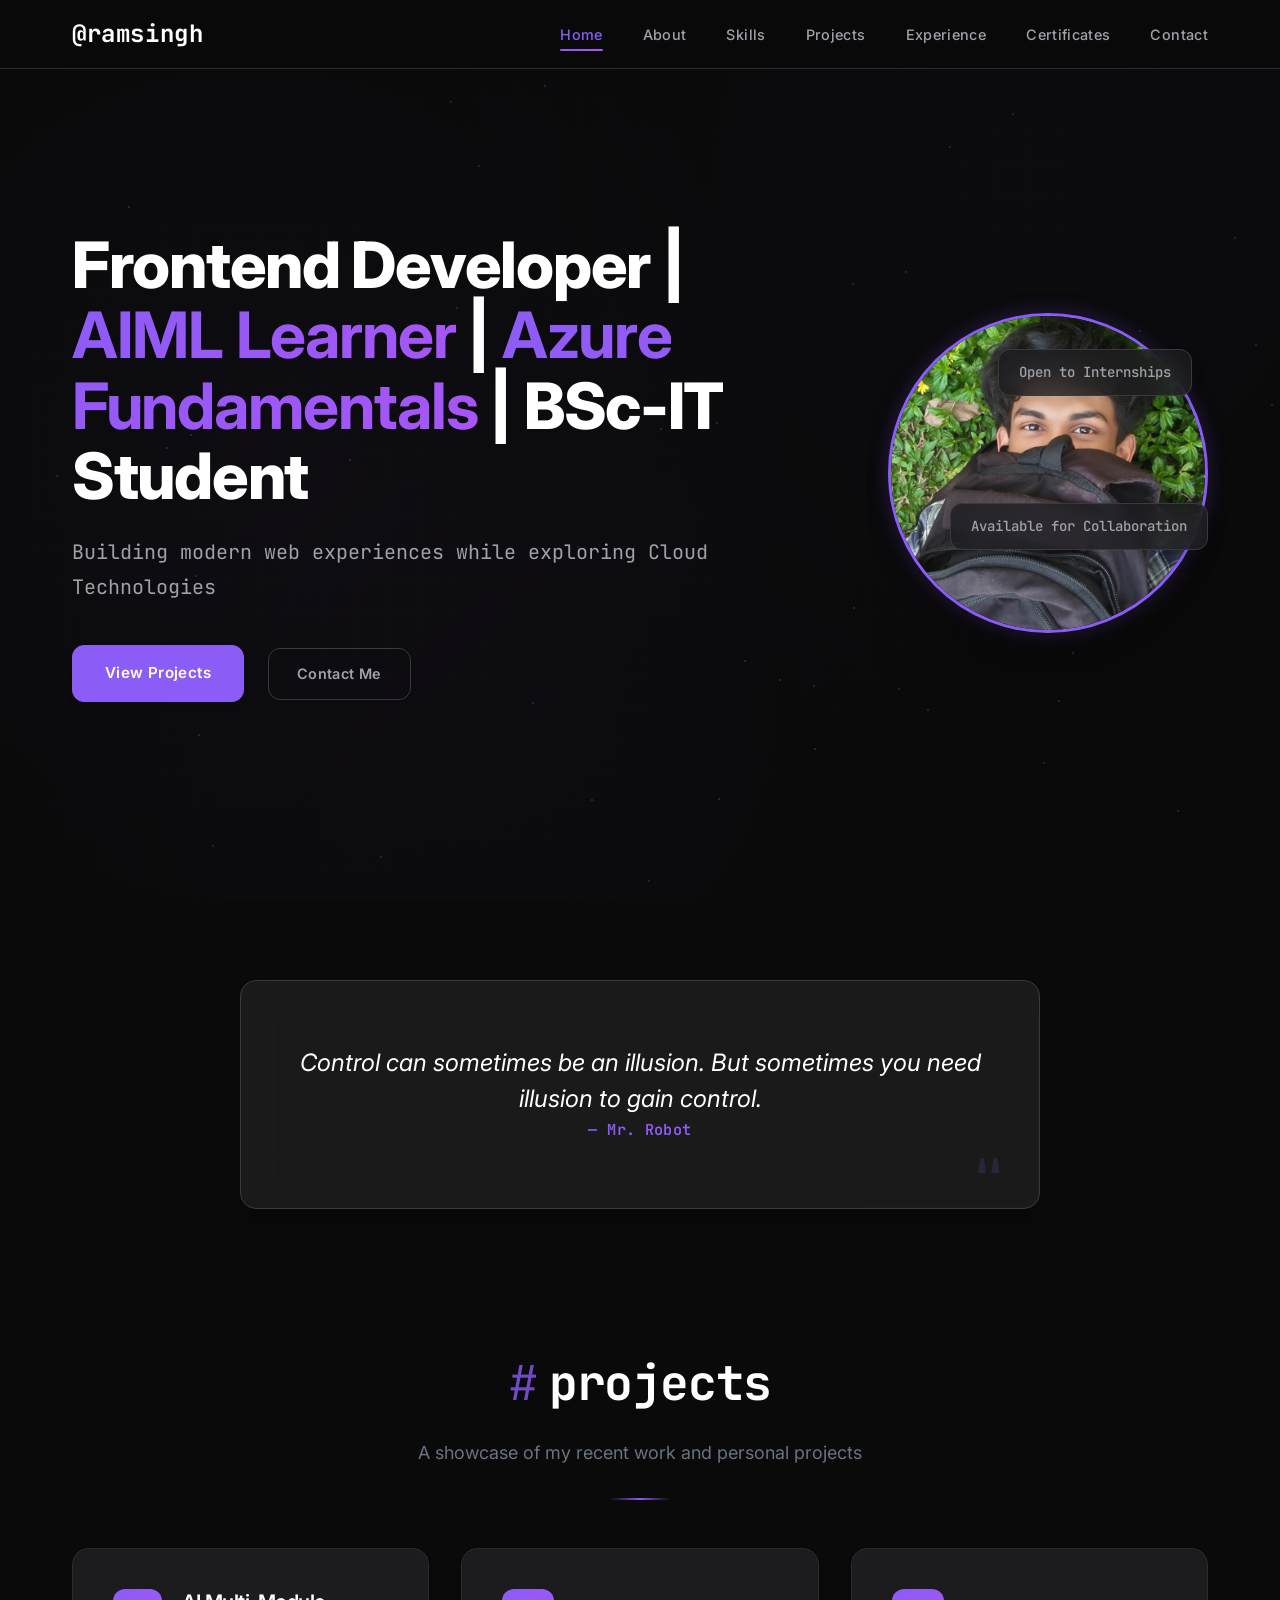
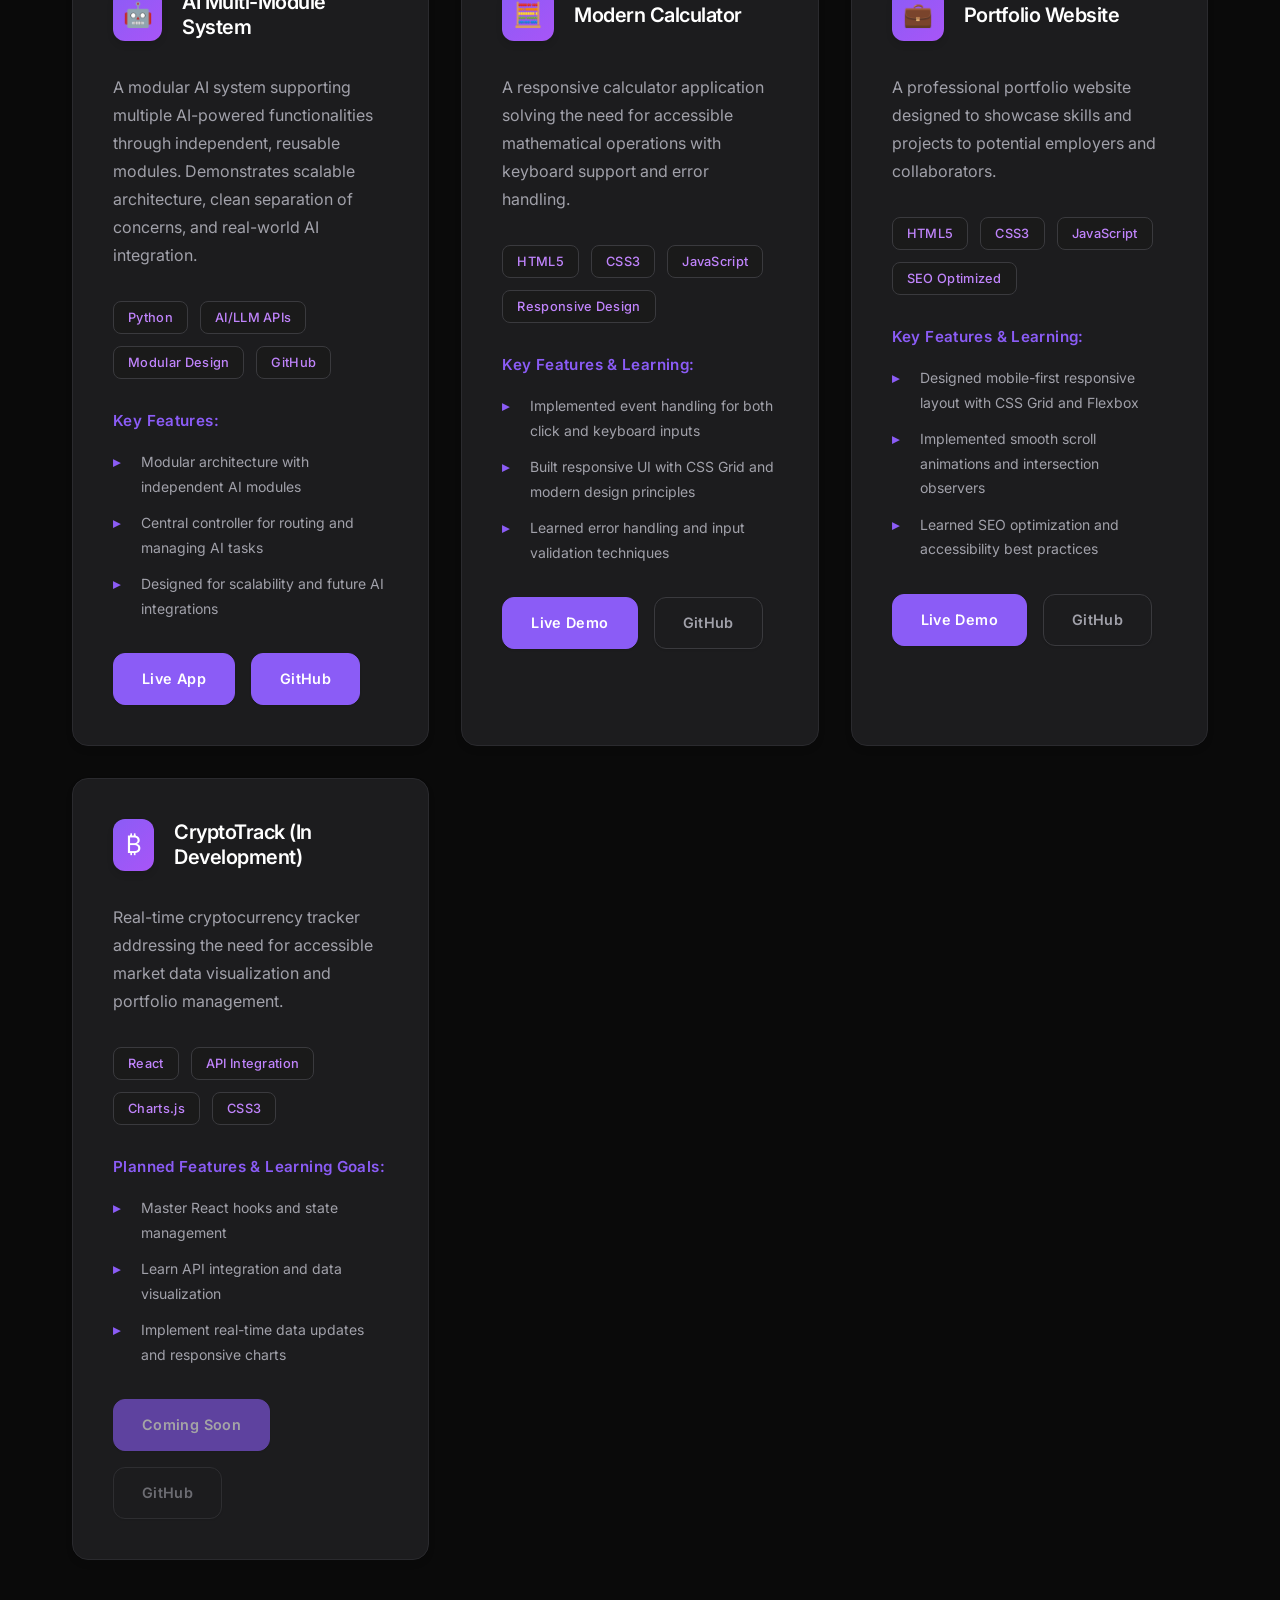
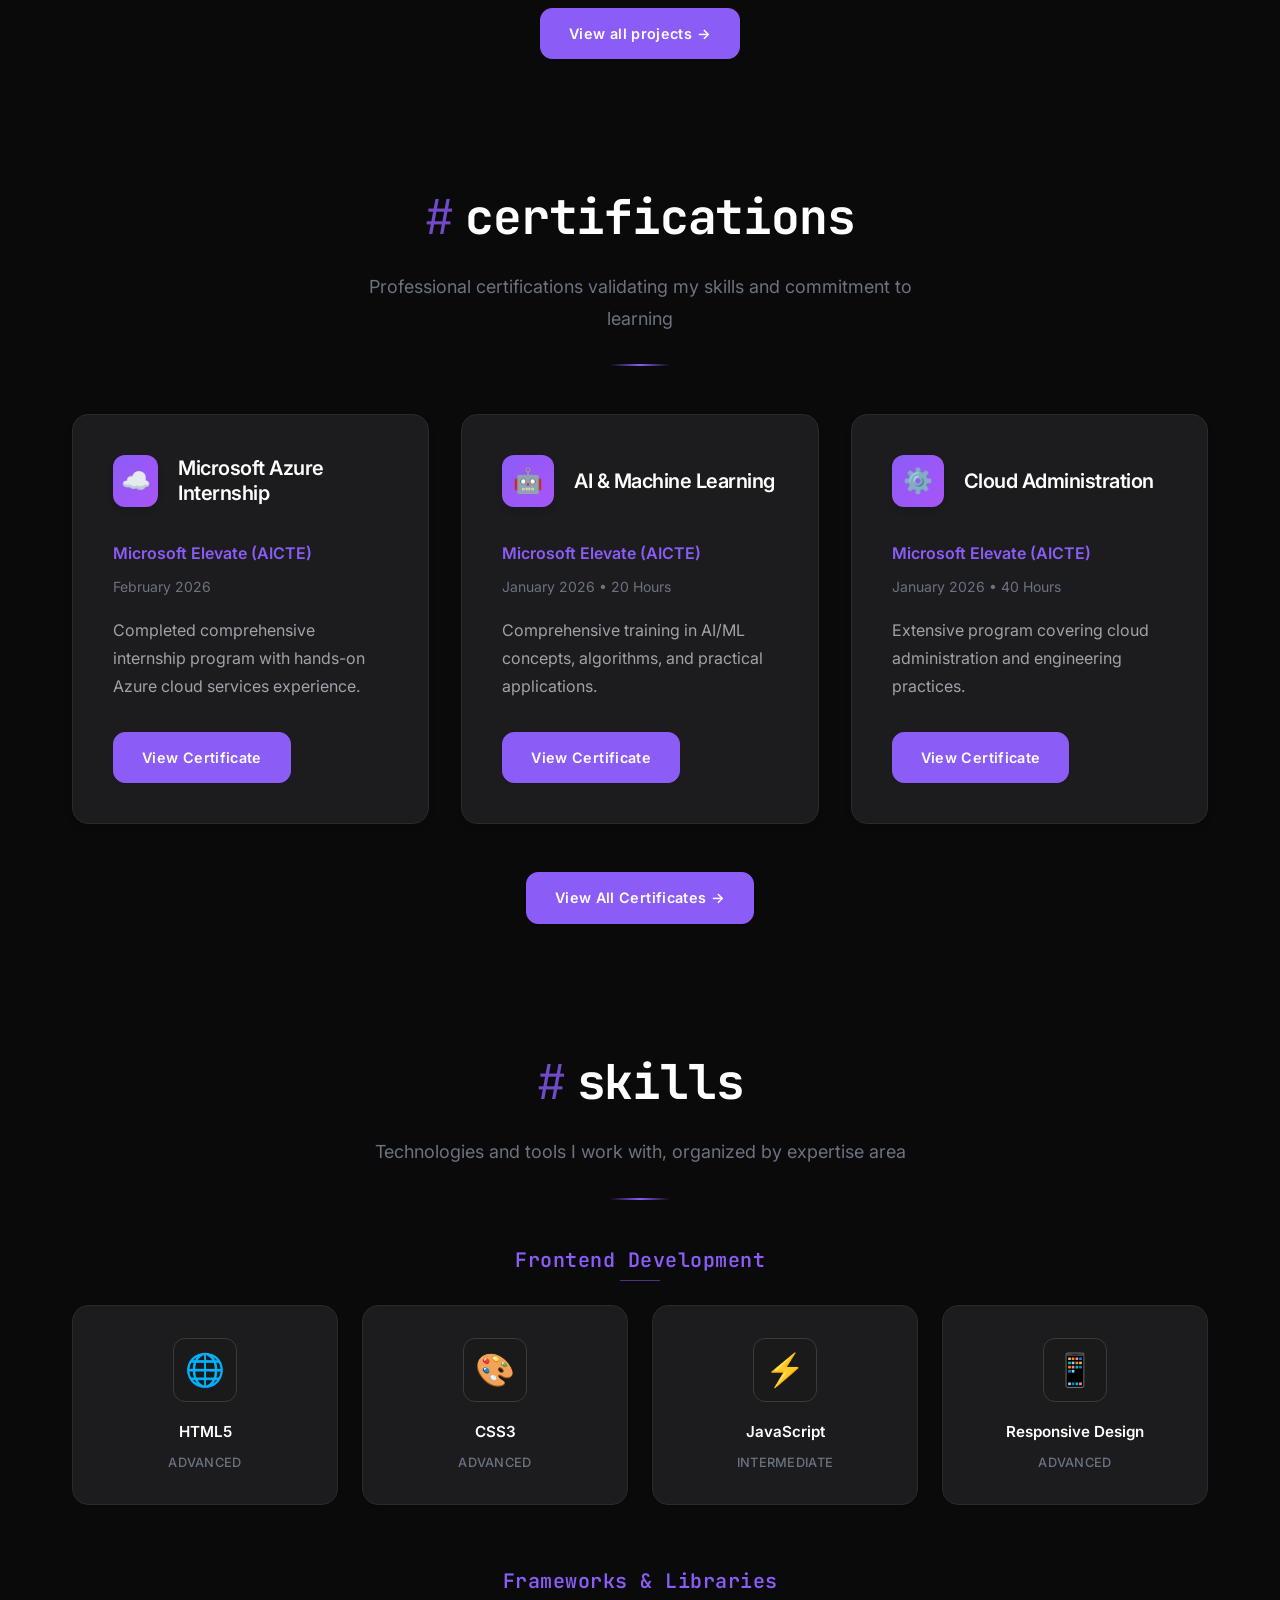
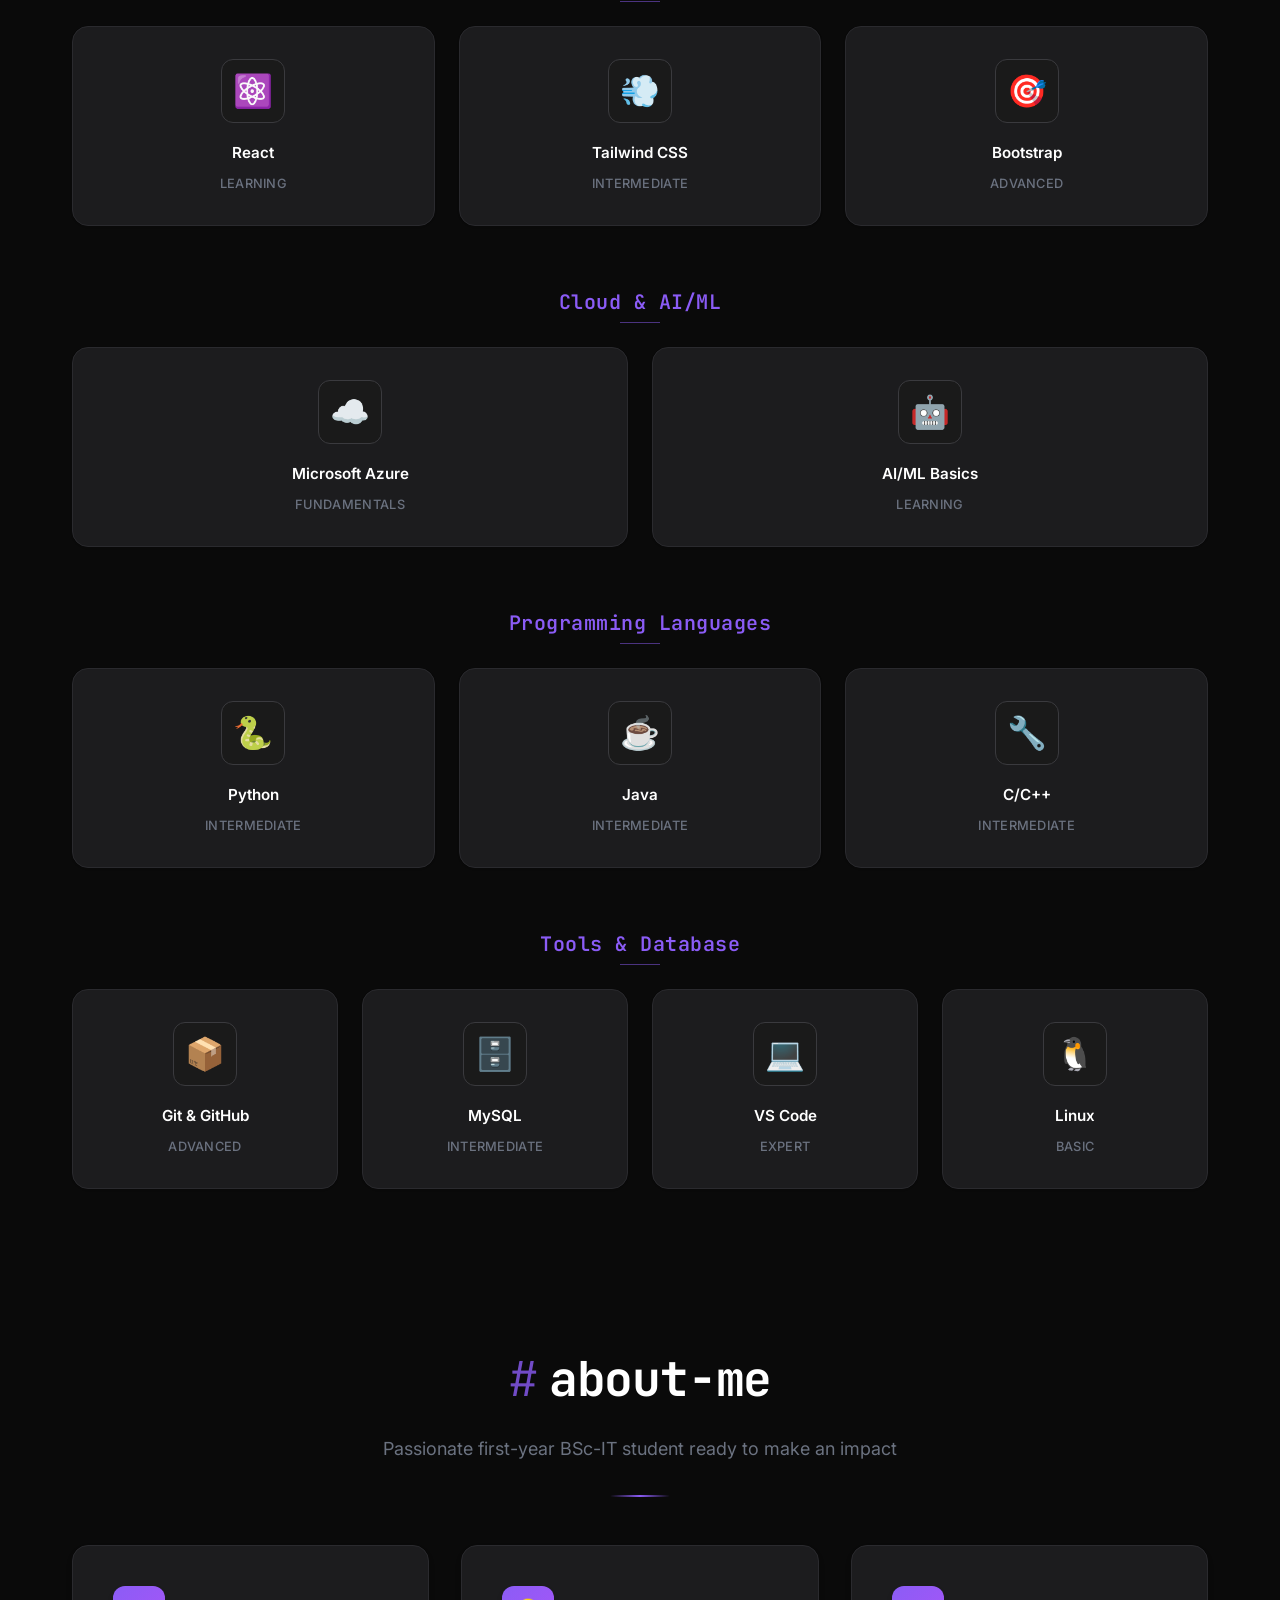
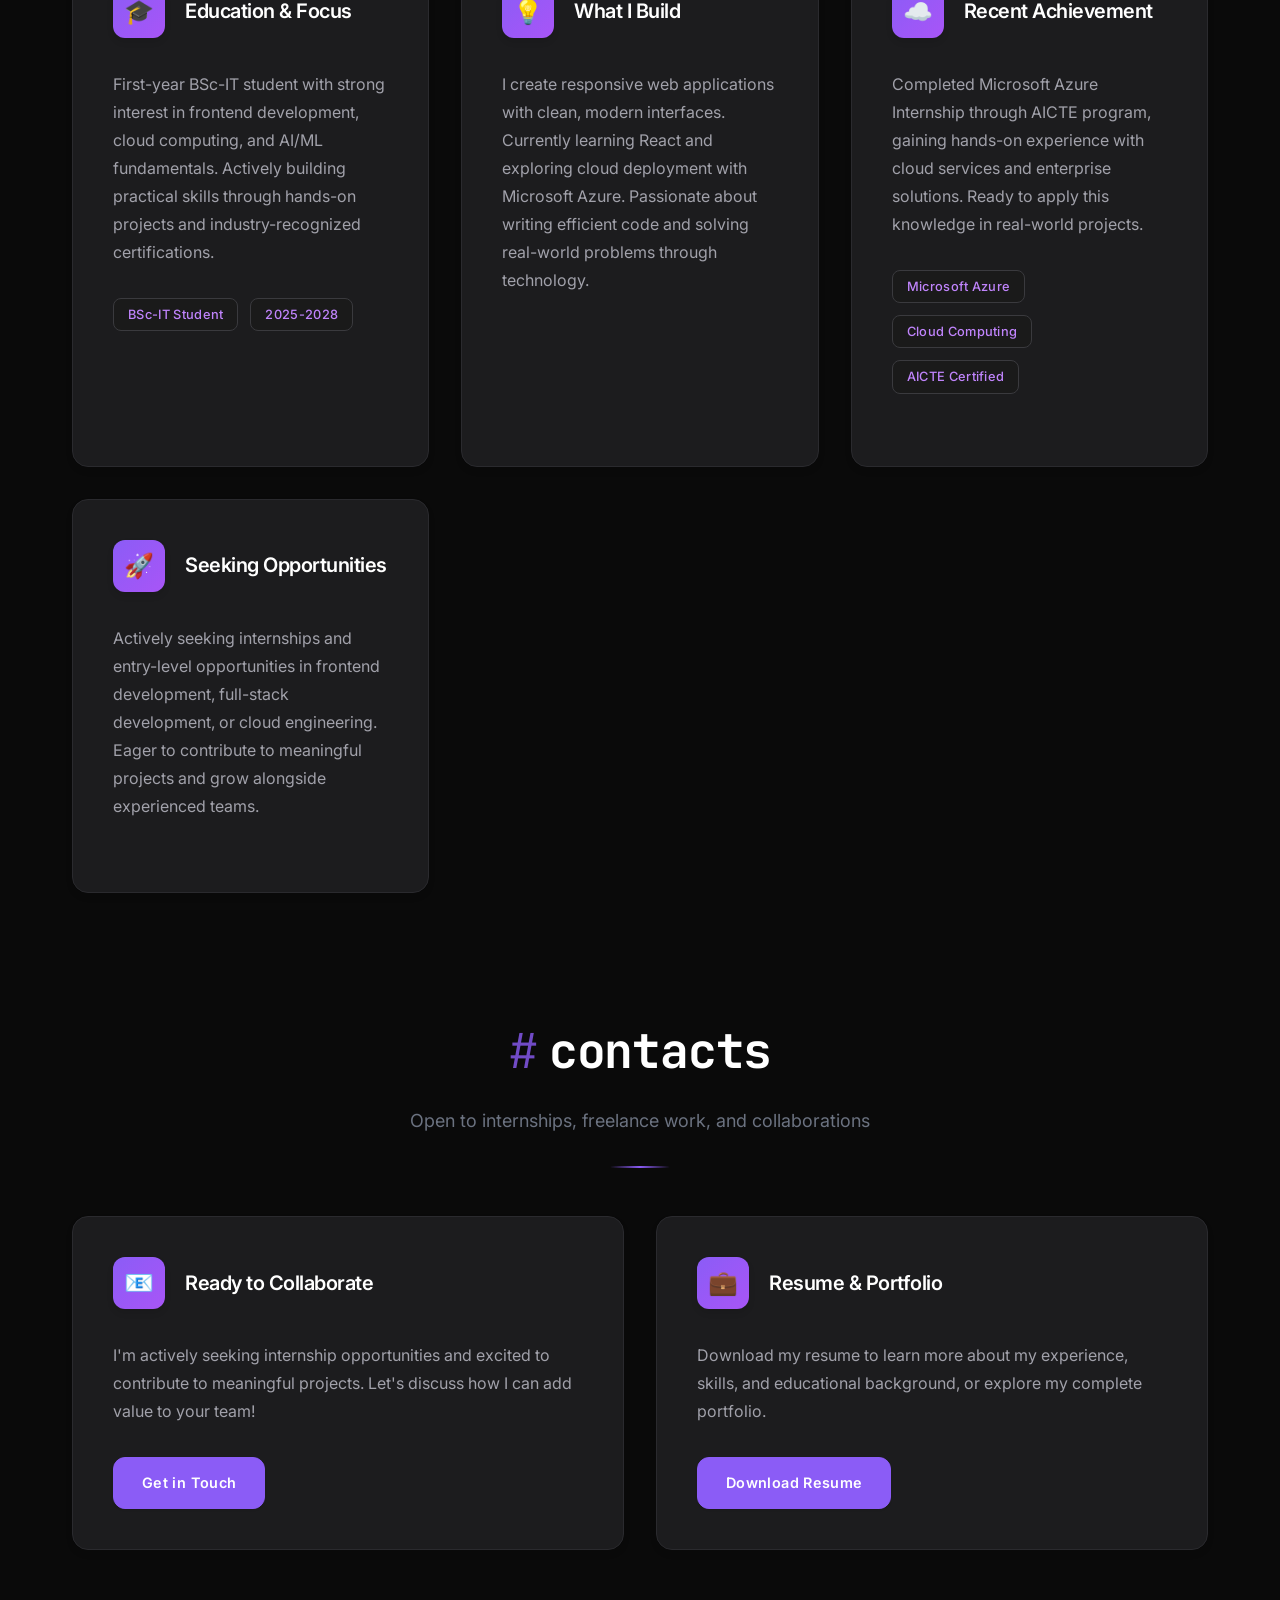
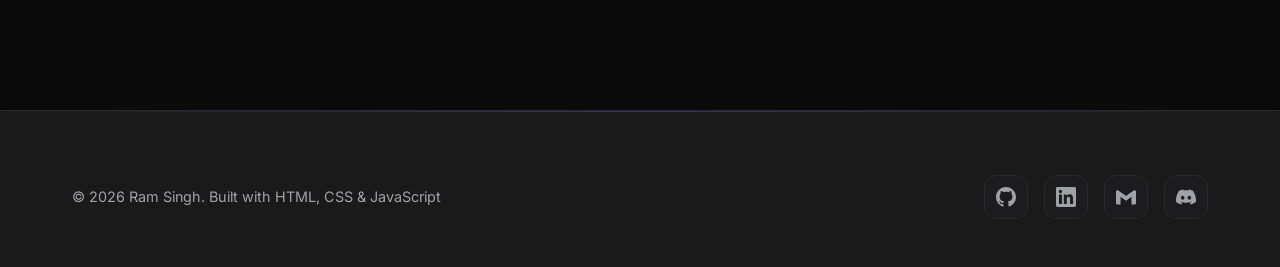
==== commit d08ffdde: "Add link to live app in index.html" ====
--- a/index.html
+++ b/index.html
@@ -158,6 +158,7 @@
                         </ul>
                     </div>
                     <div class="card-actions">
+                        <a href="https://multi-module-ai-system.vercel.app/" class="btn btn-primary">Live App</a>
                         <a href="https://github.com/Ramsingh4656/MultiModule-AI-System" class="btn btn-primary" target="_blank" rel="noopener" aria-label="View AI Multi-Module System on GitHub">GitHub</a>
                     </div>
                 </article>
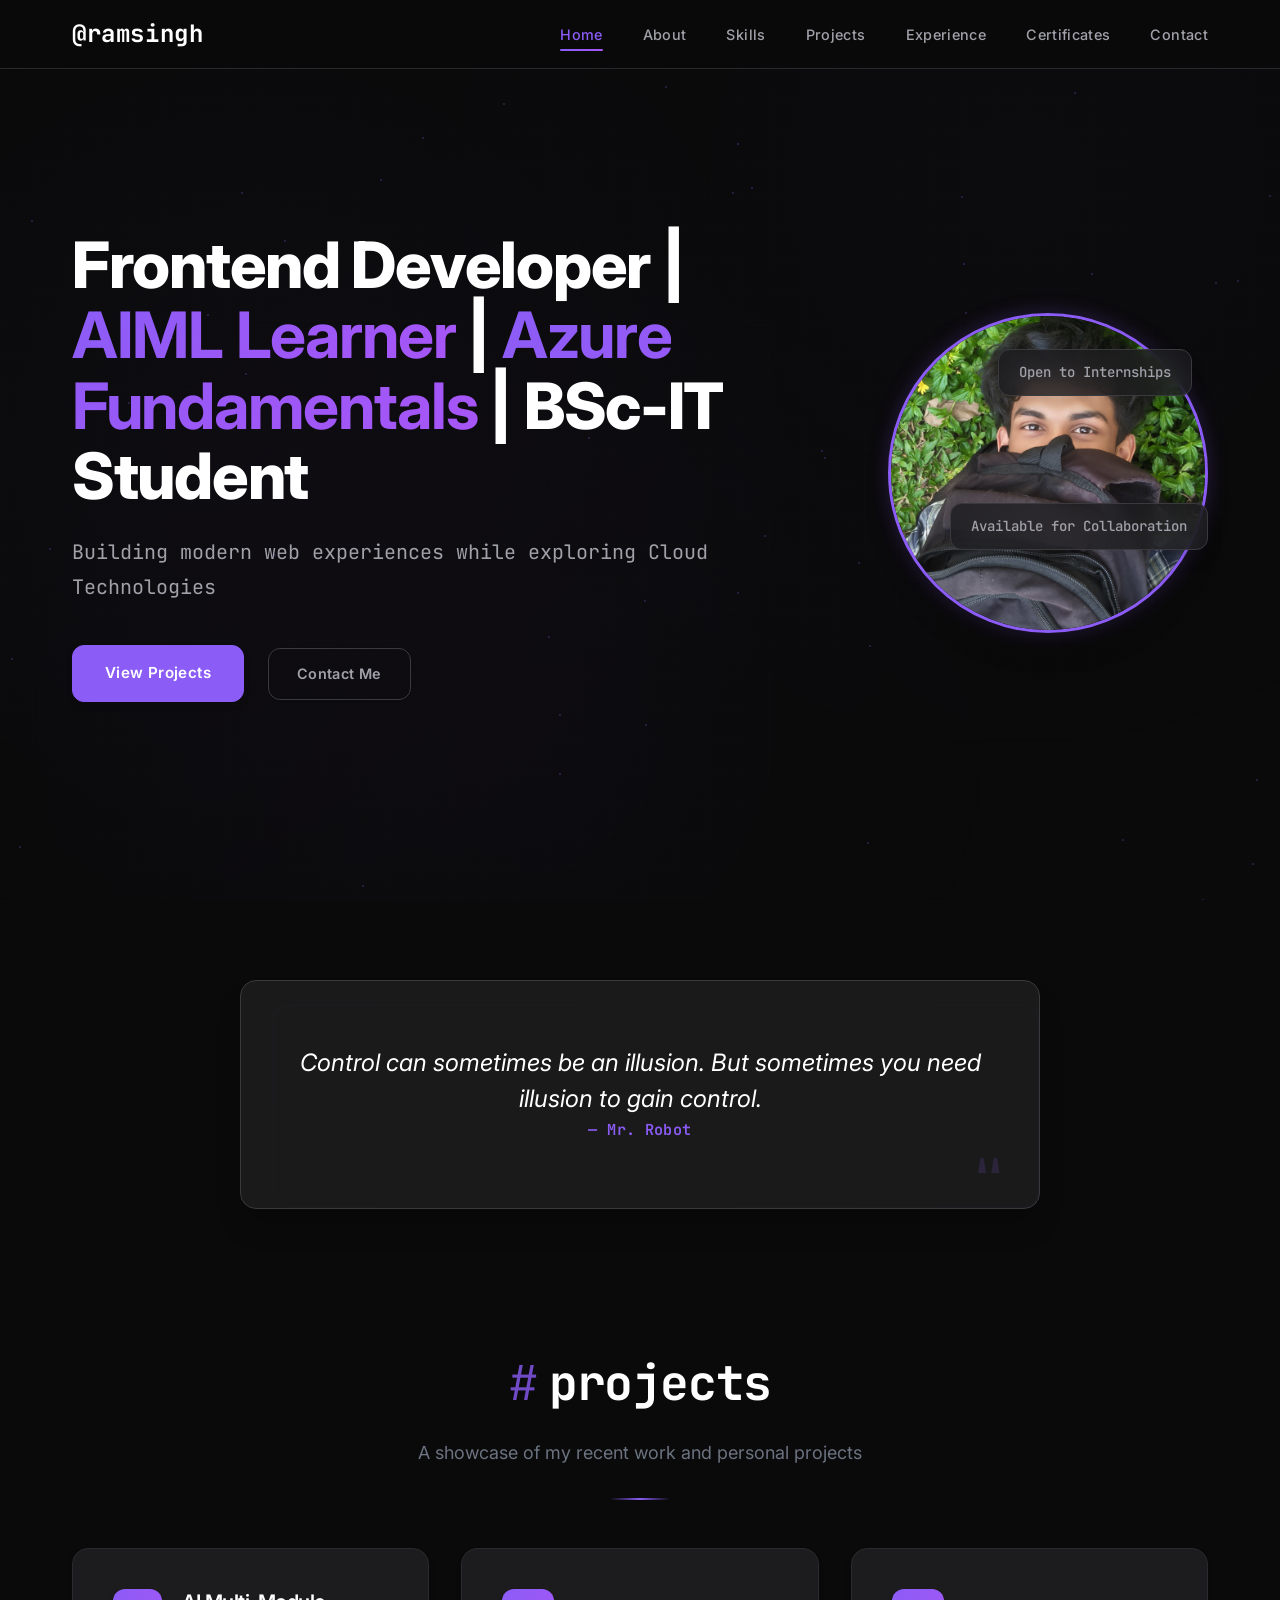
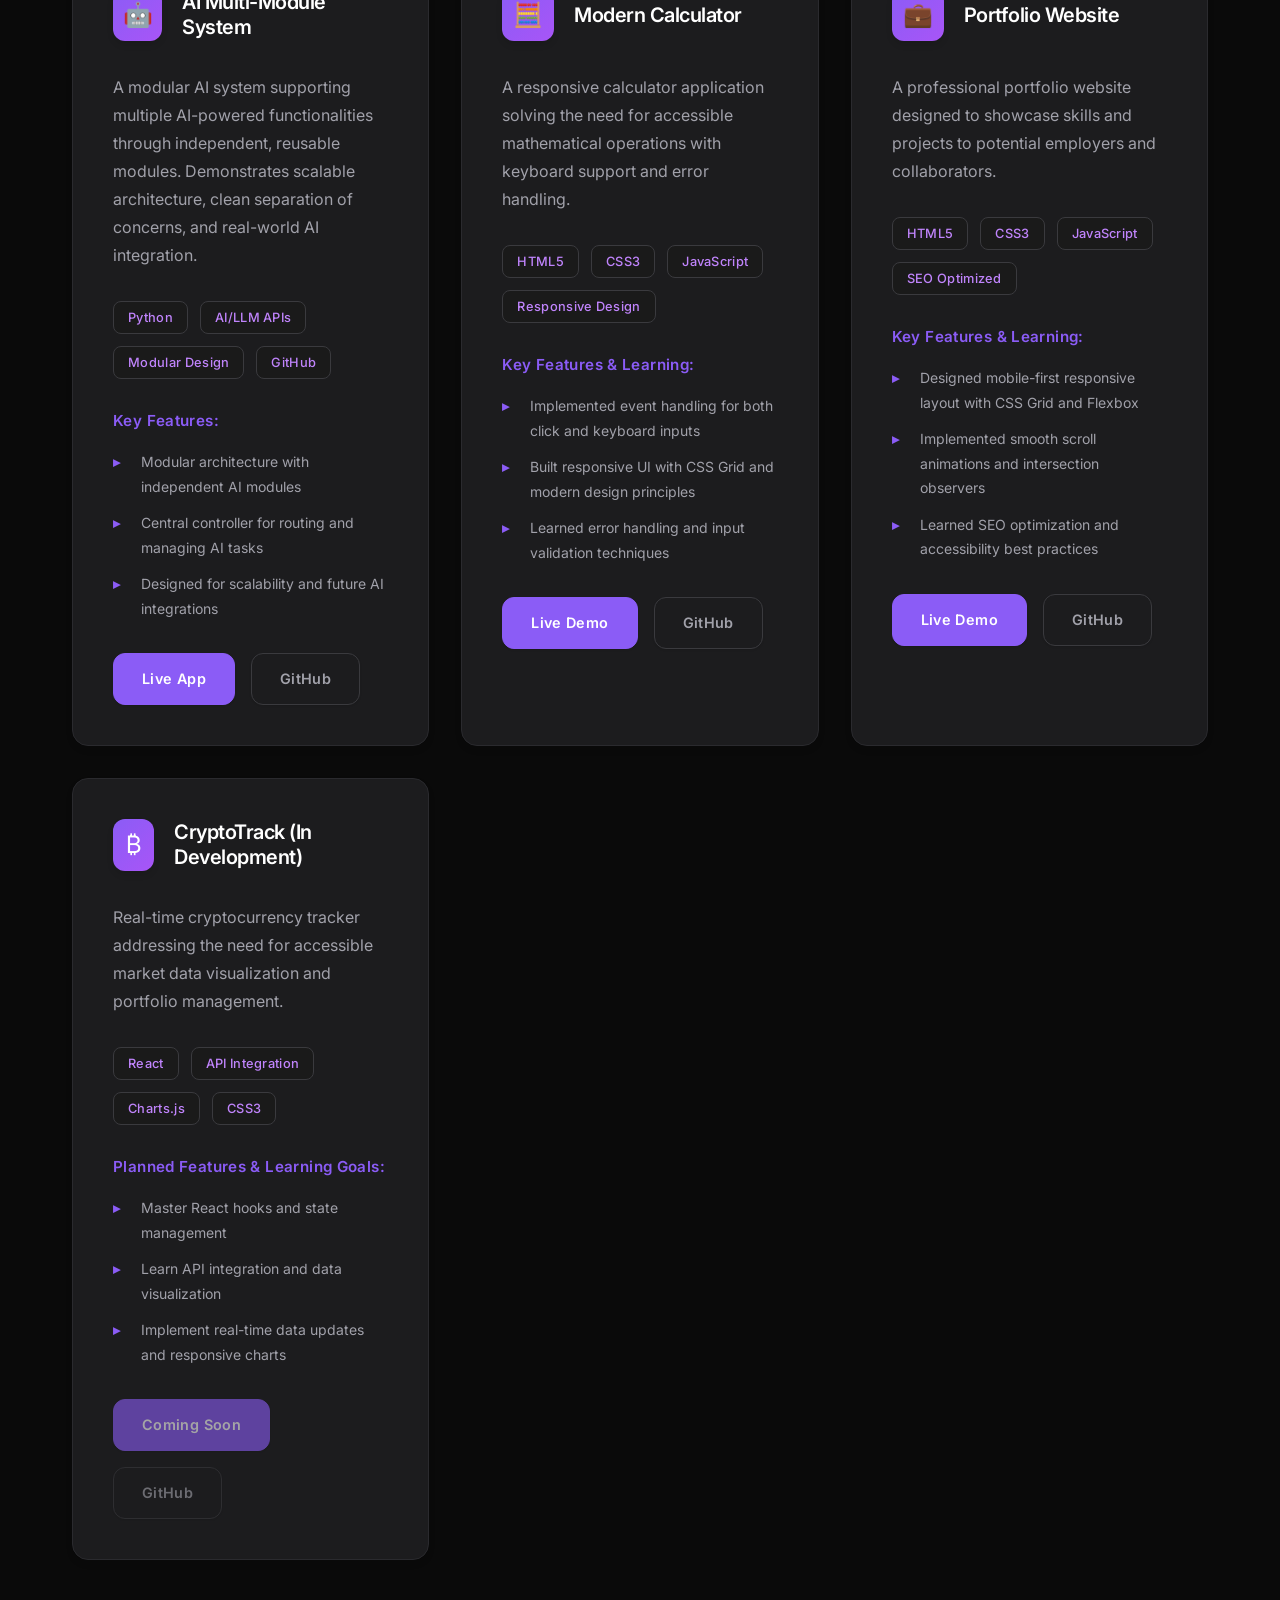
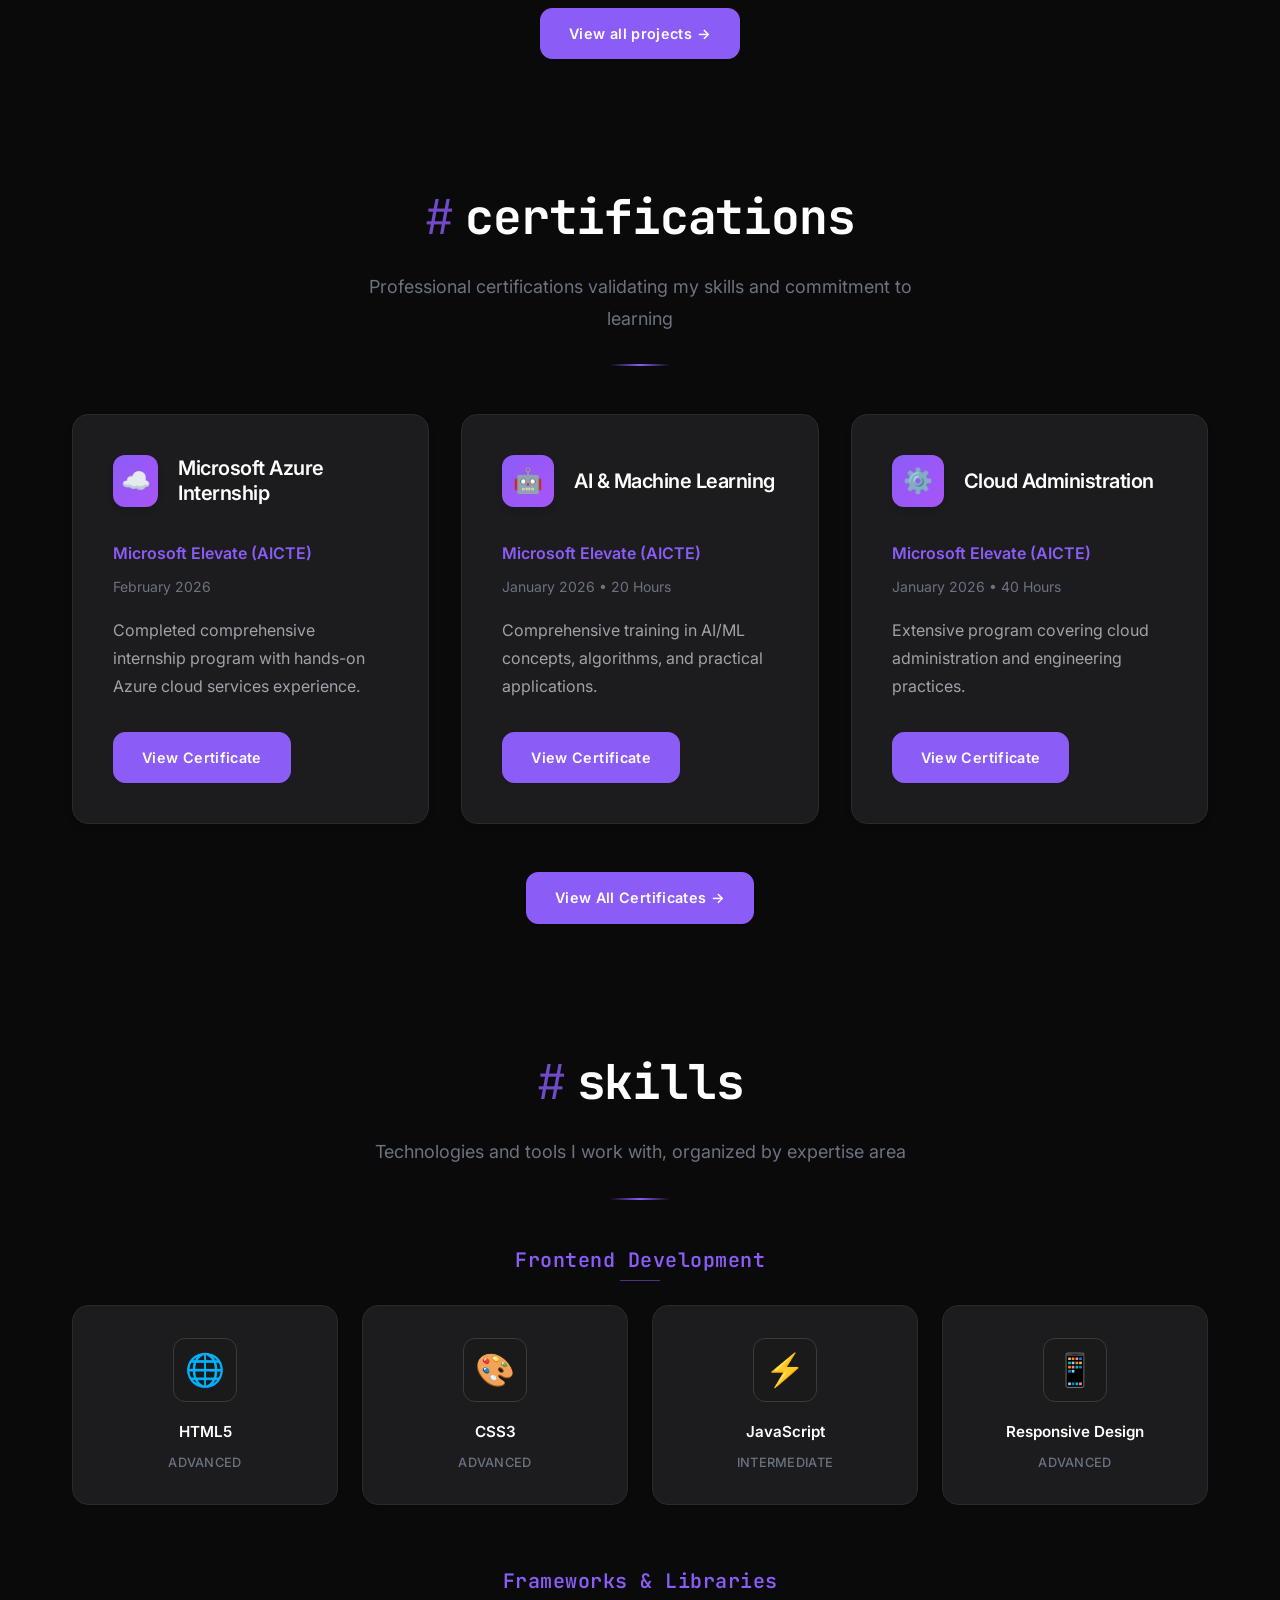
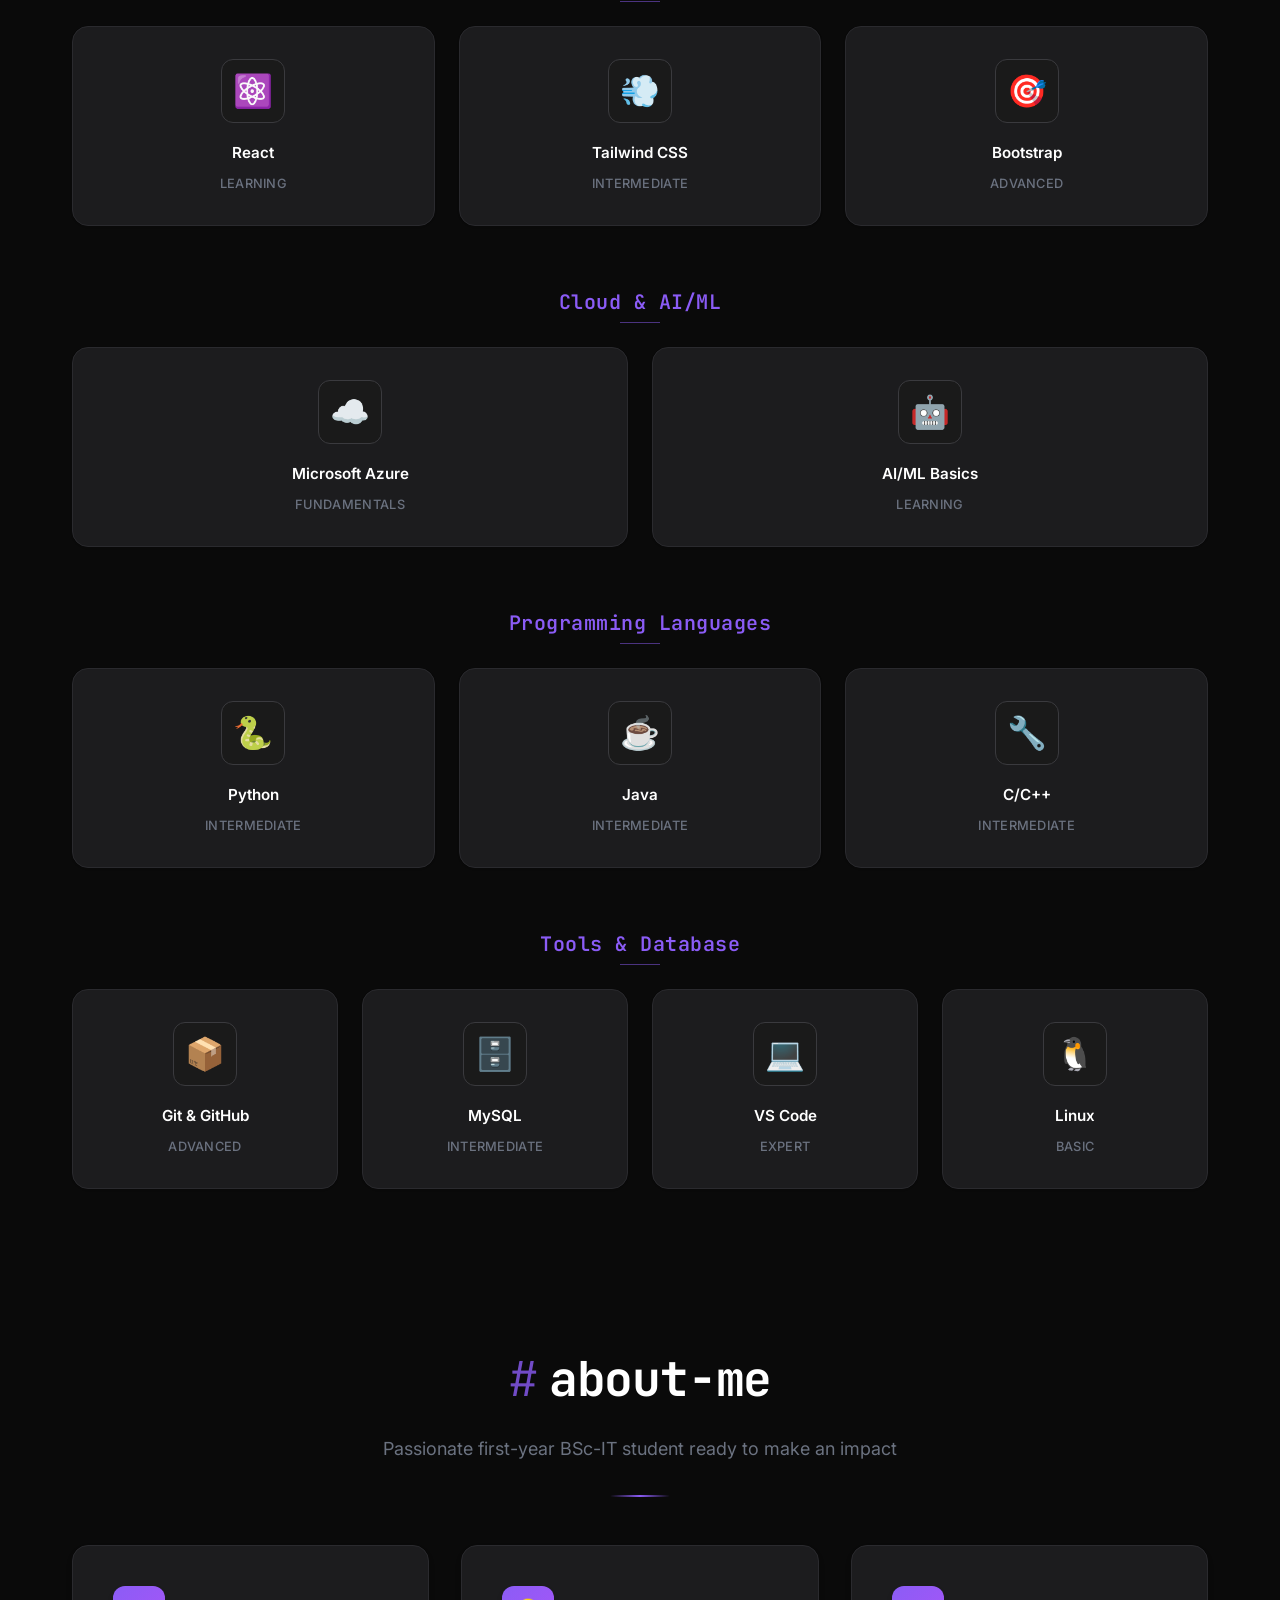
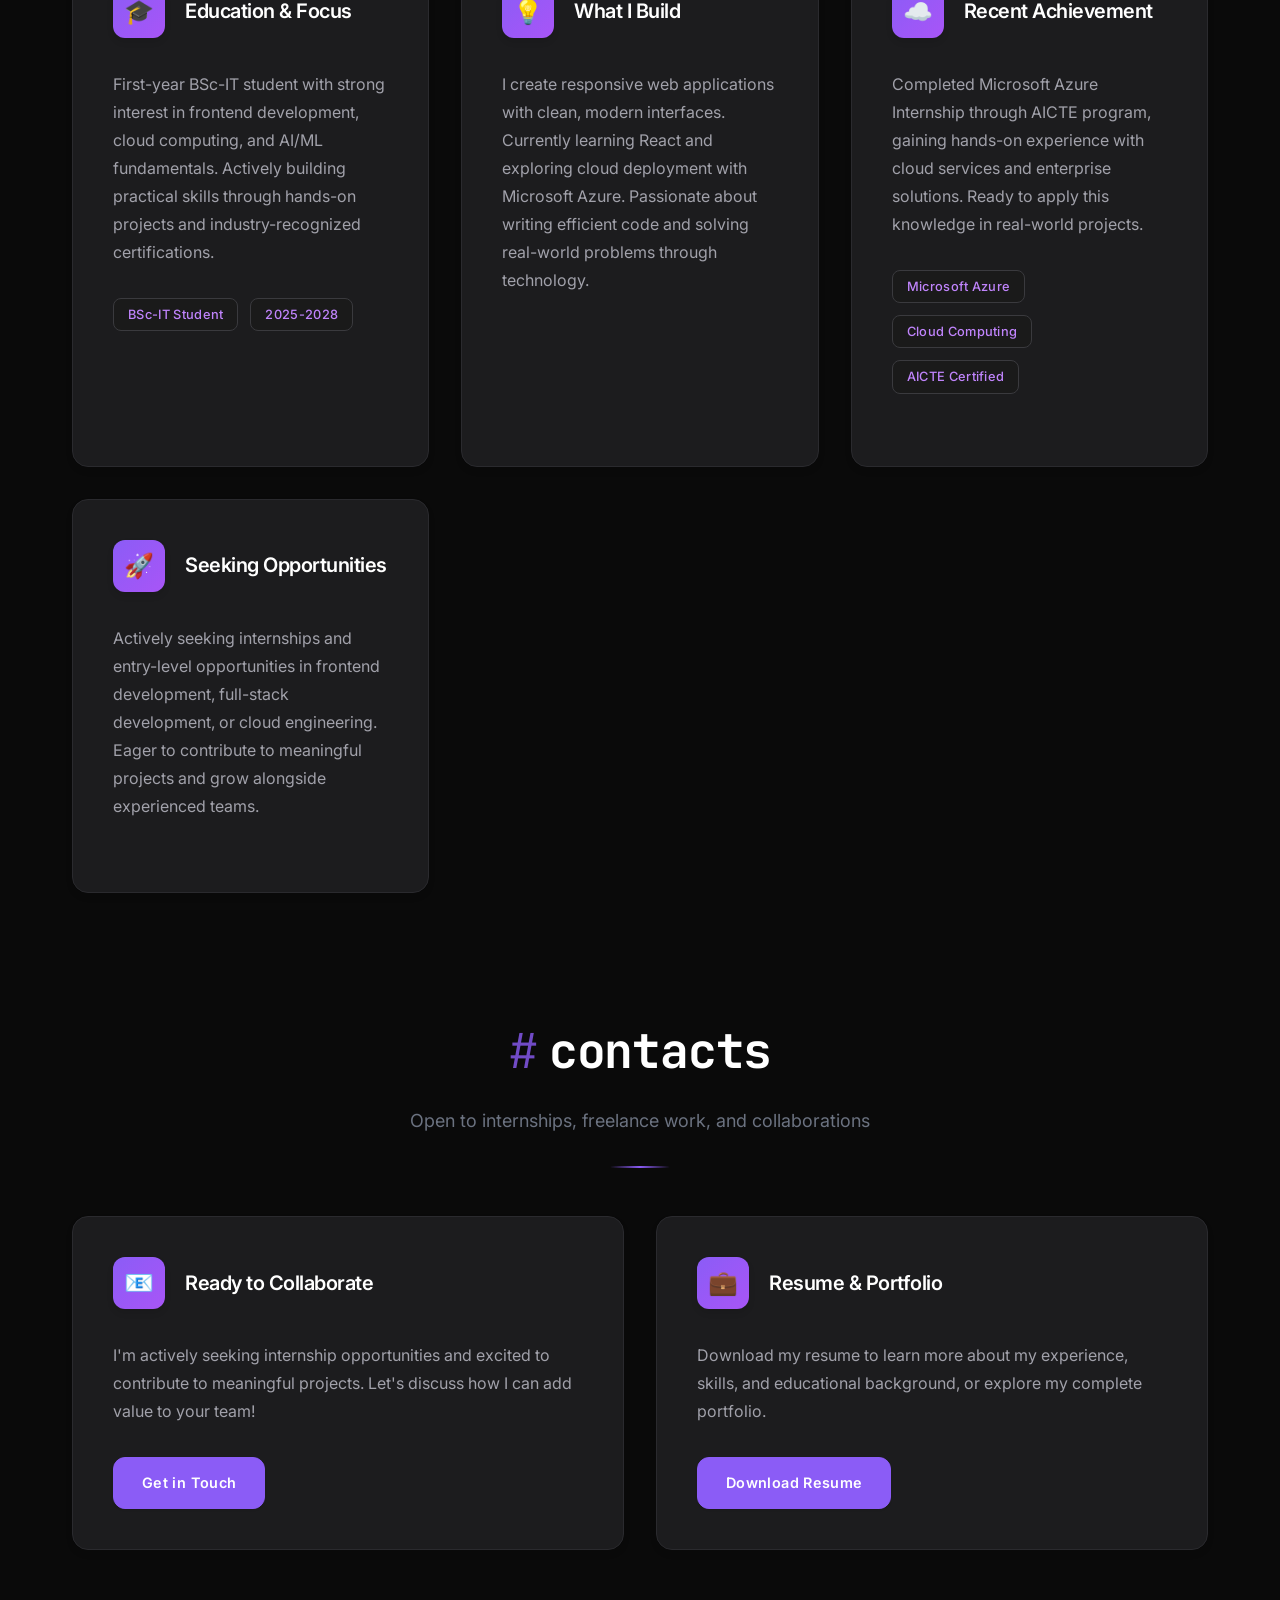
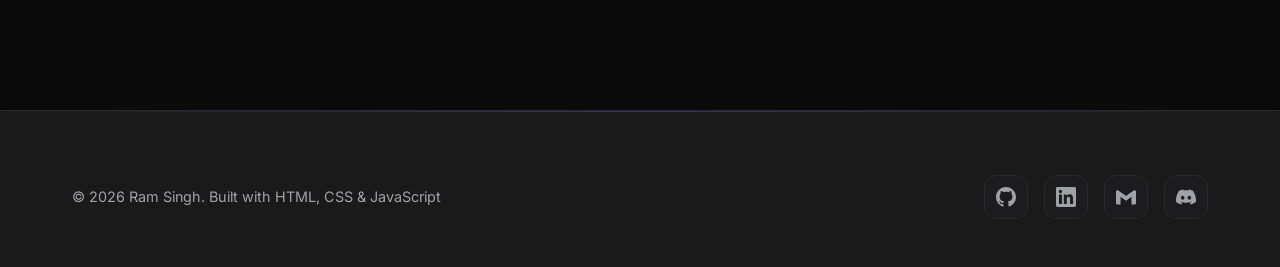
==== commit 919101ee: "Update GitHub link styling in index.html" ====
--- a/index.html
+++ b/index.html
@@ -159,7 +159,7 @@
                     </div>
                     <div class="card-actions">
                         <a href="https://multi-module-ai-system.vercel.app/" class="btn btn-primary">Live App</a>
-                        <a href="https://github.com/Ramsingh4656/MultiModule-AI-System" class="btn btn-primary" target="_blank" rel="noopener" aria-label="View AI Multi-Module System on GitHub">GitHub</a>
+                        <a href="https://github.com/Ramsingh4656/MultiModule-AI-System" class="btn btn-secondary" target="_blank" rel="noopener" aria-label="View Modern Calculator source code on GitHub">GitHub</a>
                     </div>
                 </article>
 
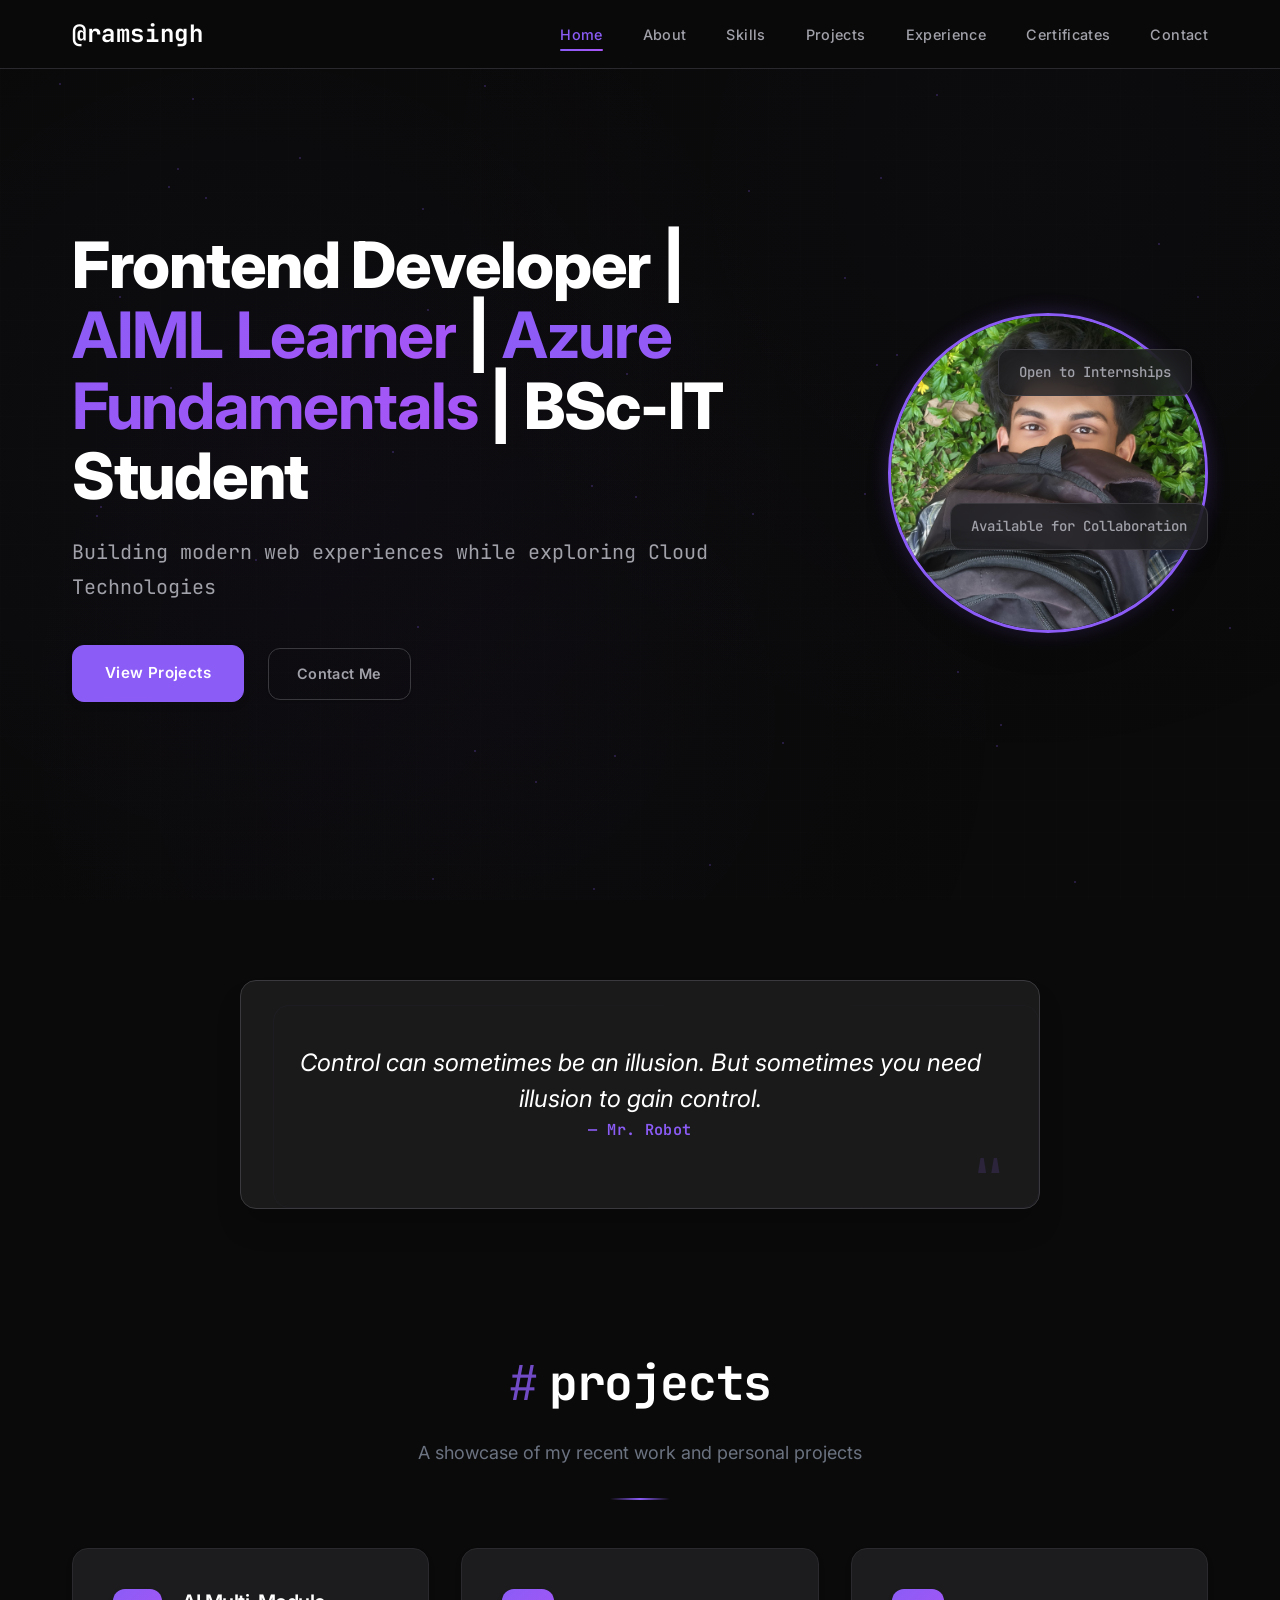
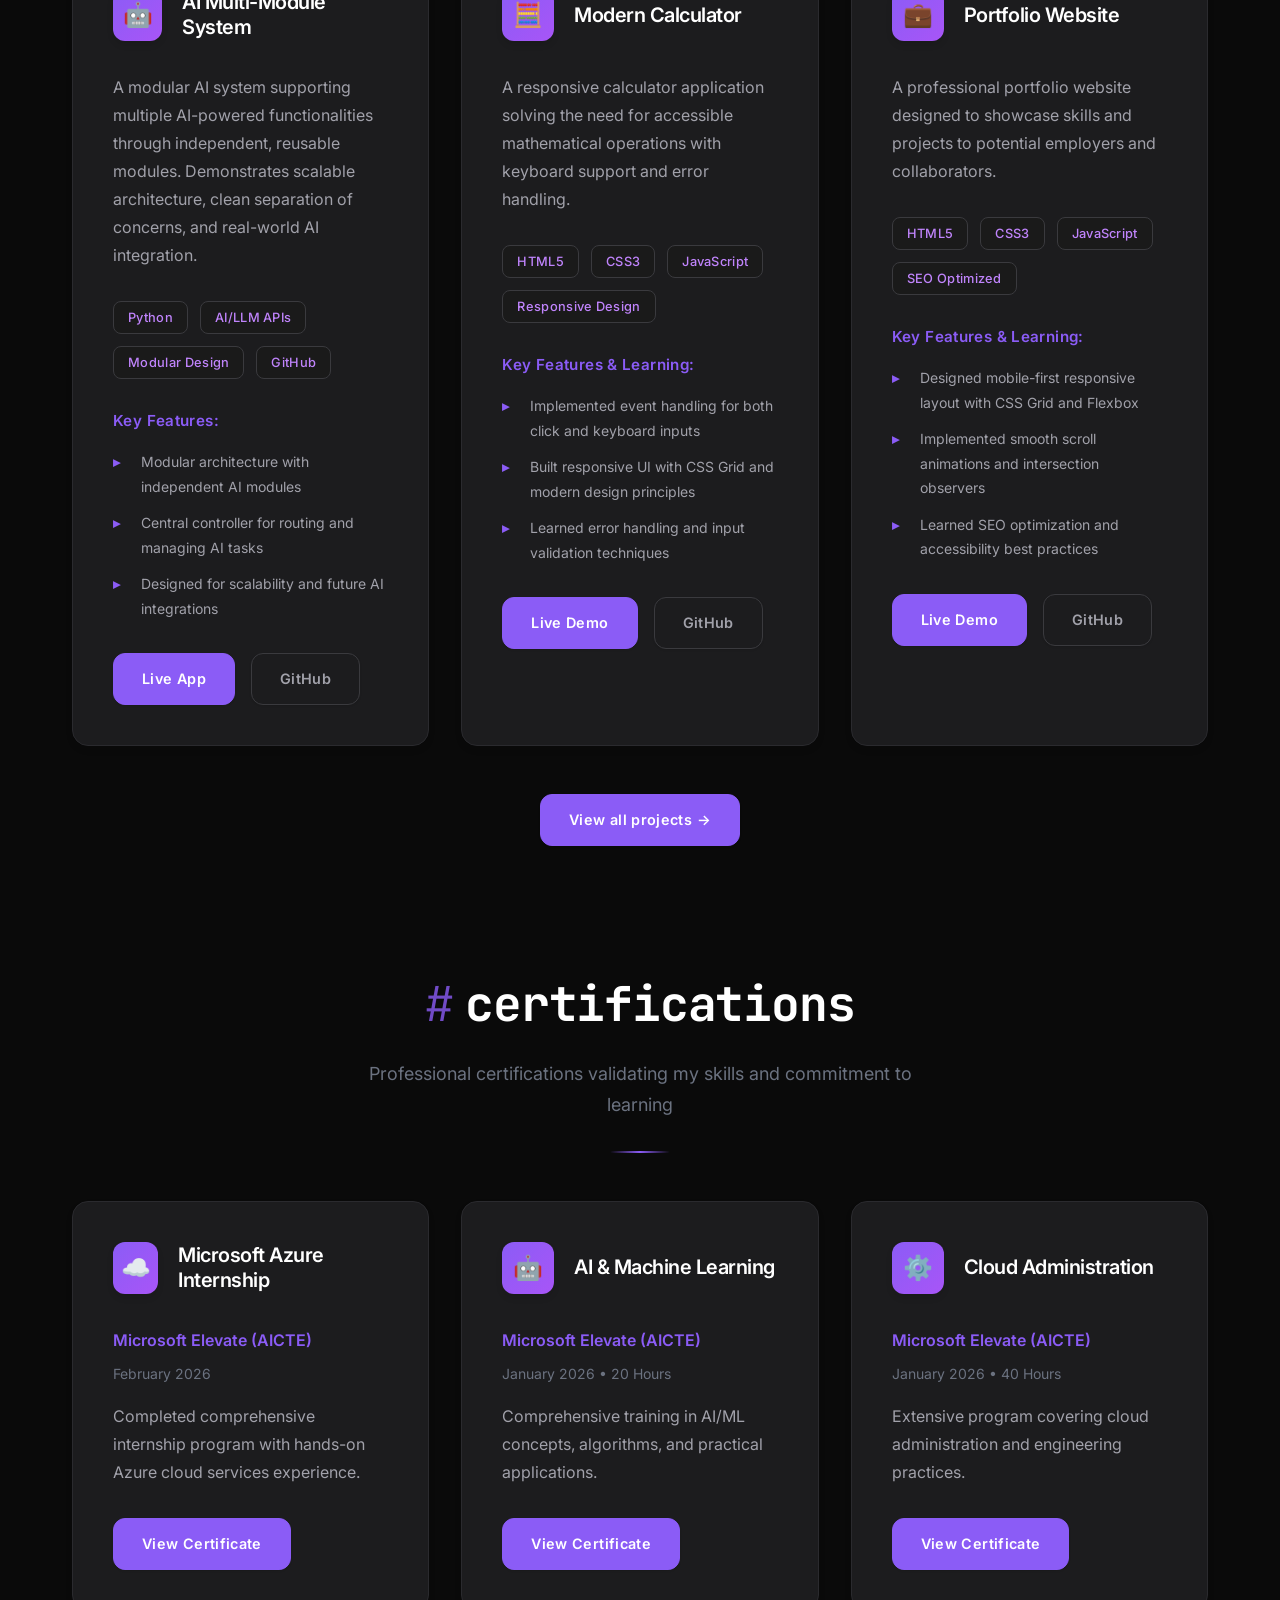
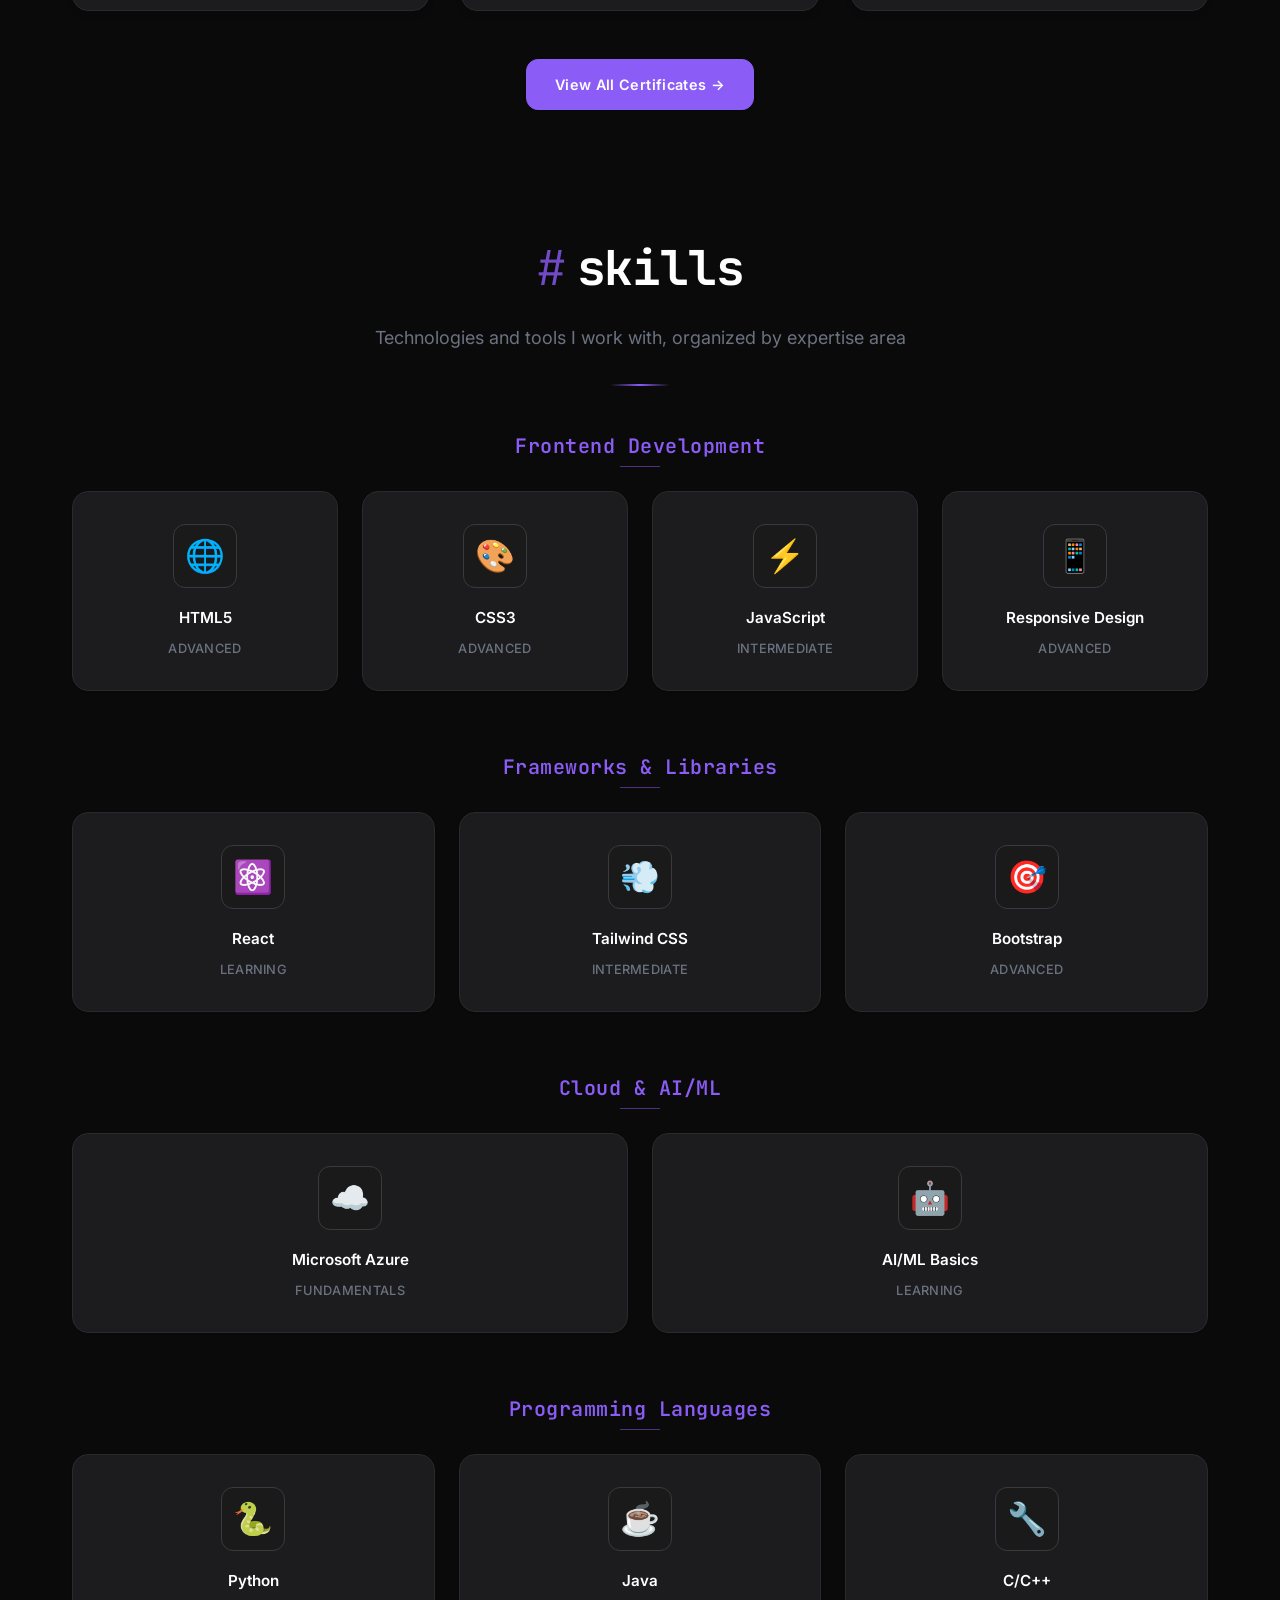
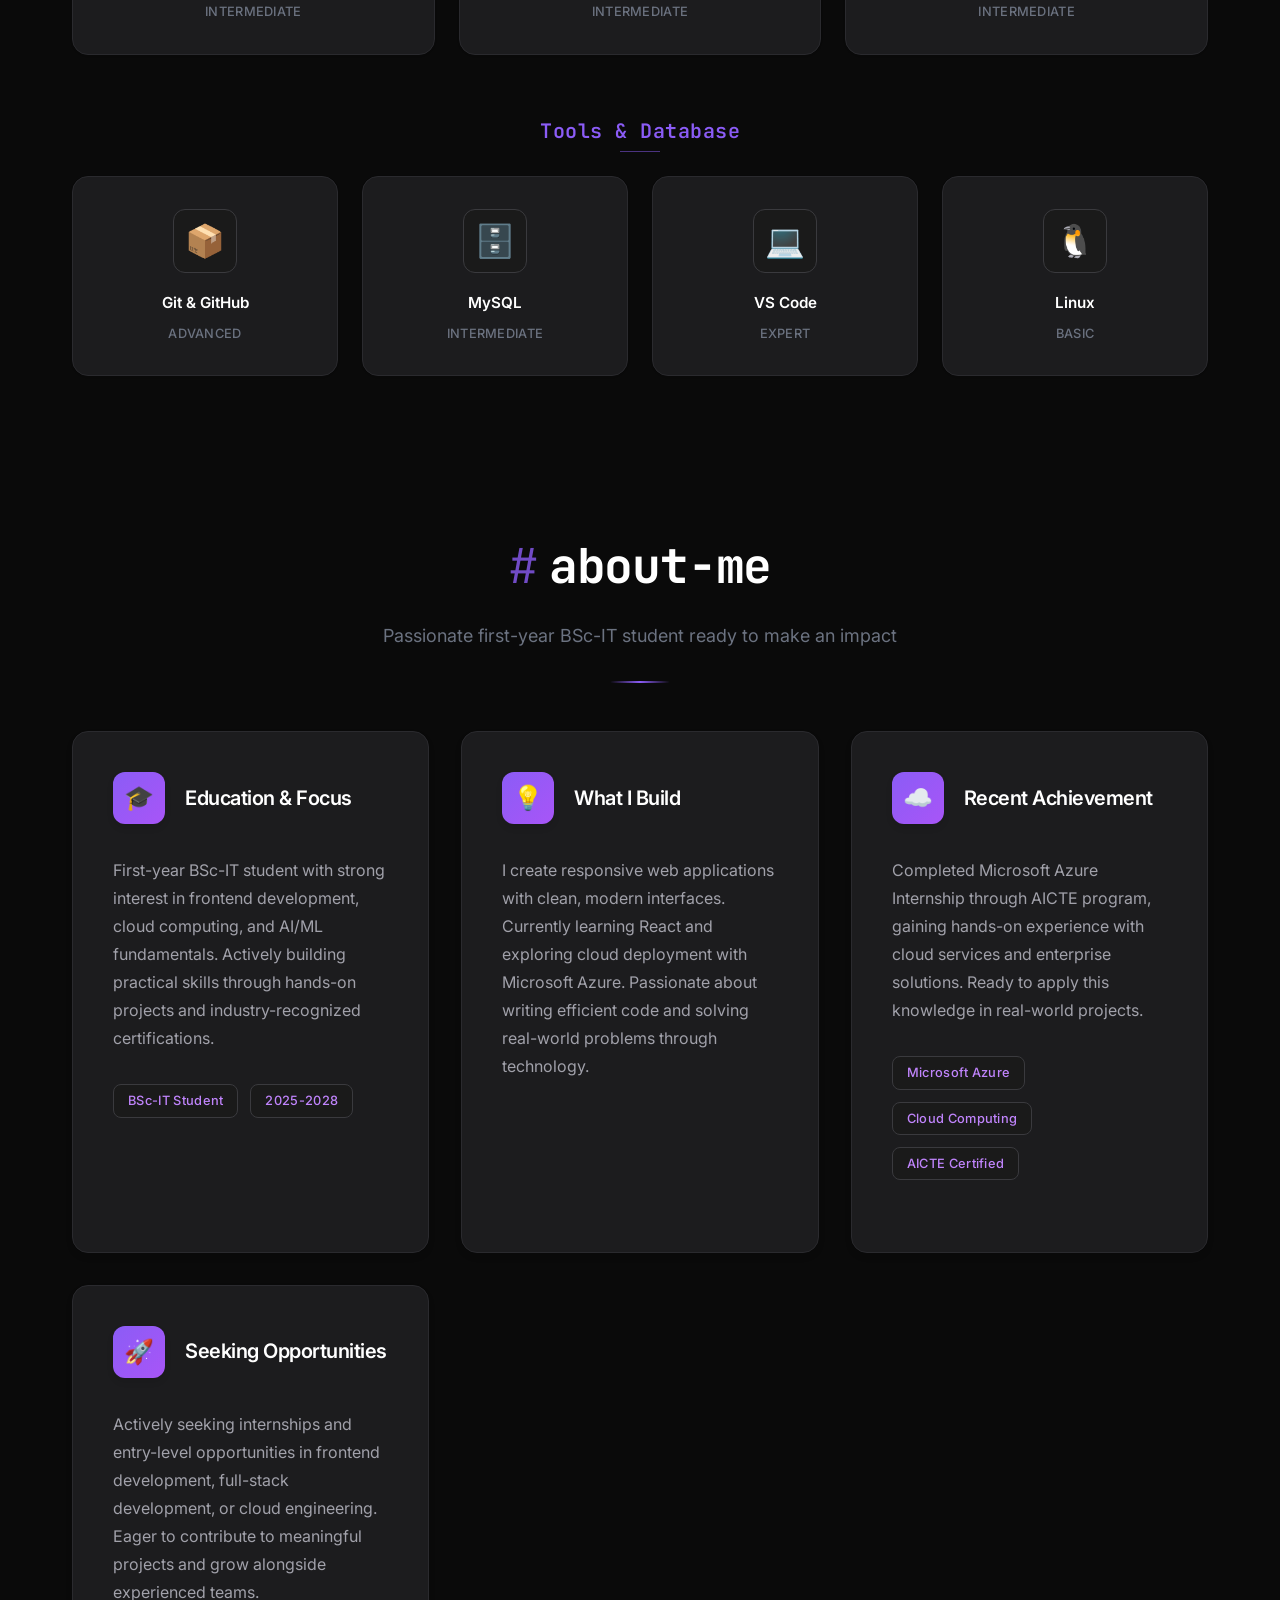
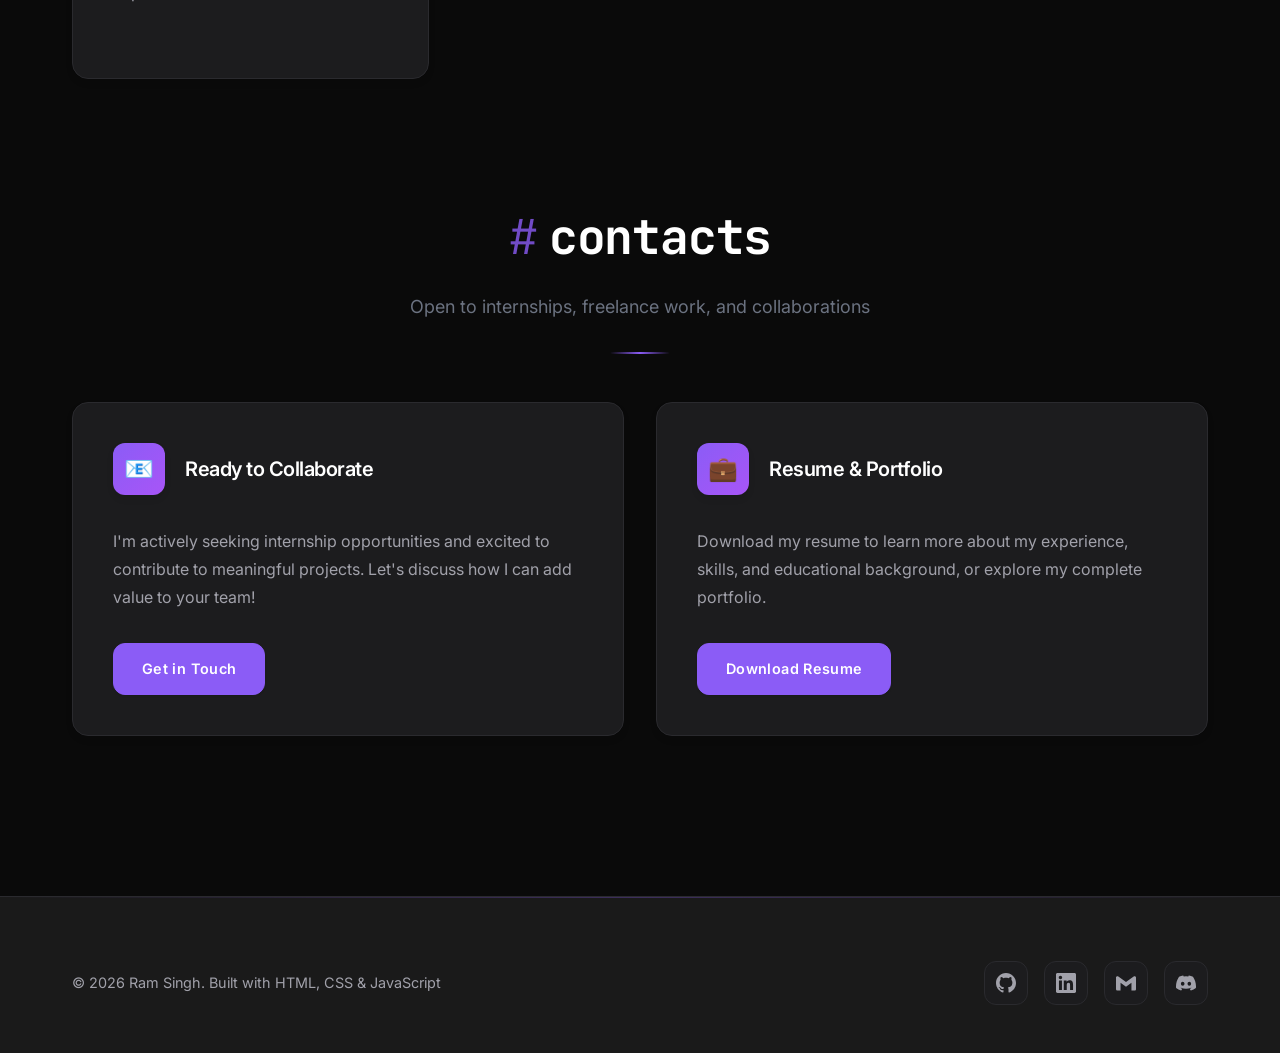
==== commit 792c0e65: "Links fixed" ====
--- a/index.html
+++ b/index.html
@@ -158,7 +158,7 @@
                         </ul>
                     </div>
                     <div class="card-actions">
-                        <a href="https://multi-module-ai-system.vercel.app/" class="btn btn-primary">Live App</a>
+                        <a href="https://multi-module-ai-system.vercel.app/" class="btn btn-primary" target="_blank" rel="noopener">Live App</a>
                         <a href="https://github.com/Ramsingh4656/MultiModule-AI-System" class="btn btn-secondary" target="_blank" rel="noopener" aria-label="View Modern Calculator source code on GitHub">GitHub</a>
                     </div>
                 </article>
@@ -185,7 +185,7 @@
                         </ul>
                     </div>
                     <div class="card-actions">
-                        <a href="projects/mordencalulator/" class="btn btn-primary" aria-label="View Modern Calculator live demo">Live Demo</a>
+                        <a href="projects/mordencalulator/" class="btn btn-primary" target="_blank" rel="noopener" aria-label="View Modern Calculator live demo">Live Demo</a>
                         <a href="https://github.com/Ramsingh4656/Modern-Calculator" class="btn btn-secondary" target="_blank" rel="noopener" aria-label="View Modern Calculator source code on GitHub">GitHub</a>
                     </div>
                 </article>
@@ -217,32 +217,6 @@
                     </div>
                 </article>
 
-                <!-- Crypto Tracker Project -->
-                <article class="card glow-border">
-                    <div class="card-header">
-                        <div class="card-icon">₿</div>
-                        <h3 class="card-title">CryptoTrack (In Development)</h3>
-                    </div>
-                    <p class="card-description">Real-time cryptocurrency tracker addressing the need for accessible market data visualization and portfolio management.</p>
-                    <div class="card-tech">
-                        <span class="tech-tag">React</span>
-                        <span class="tech-tag">API Integration</span>
-                        <span class="tech-tag">Charts.js</span>
-                        <span class="tech-tag">CSS3</span>
-                    </div>
-                    <div class="project-highlights">
-                        <h4>Planned Features & Learning Goals:</h4>
-                        <ul>
-                            <li>Master React hooks and state management</li>
-                            <li>Learn API integration and data visualization</li>
-                            <li>Implement real-time data updates and responsive charts</li>
-                        </ul>
-                    </div>
-                    <div class="card-actions">
-                        <a href="javascript:void(0)" class="btn btn-primary" style="opacity: 0.6; cursor: not-allowed;">Coming Soon</a>
-                        <a href="javascript:void(0)" class="btn btn-secondary" style="opacity: 0.6; cursor: not-allowed;">GitHub</a>
-                    </div>
-                </article>
             </div>
 
             <div style="text-align: center; margin-top: 3rem;">
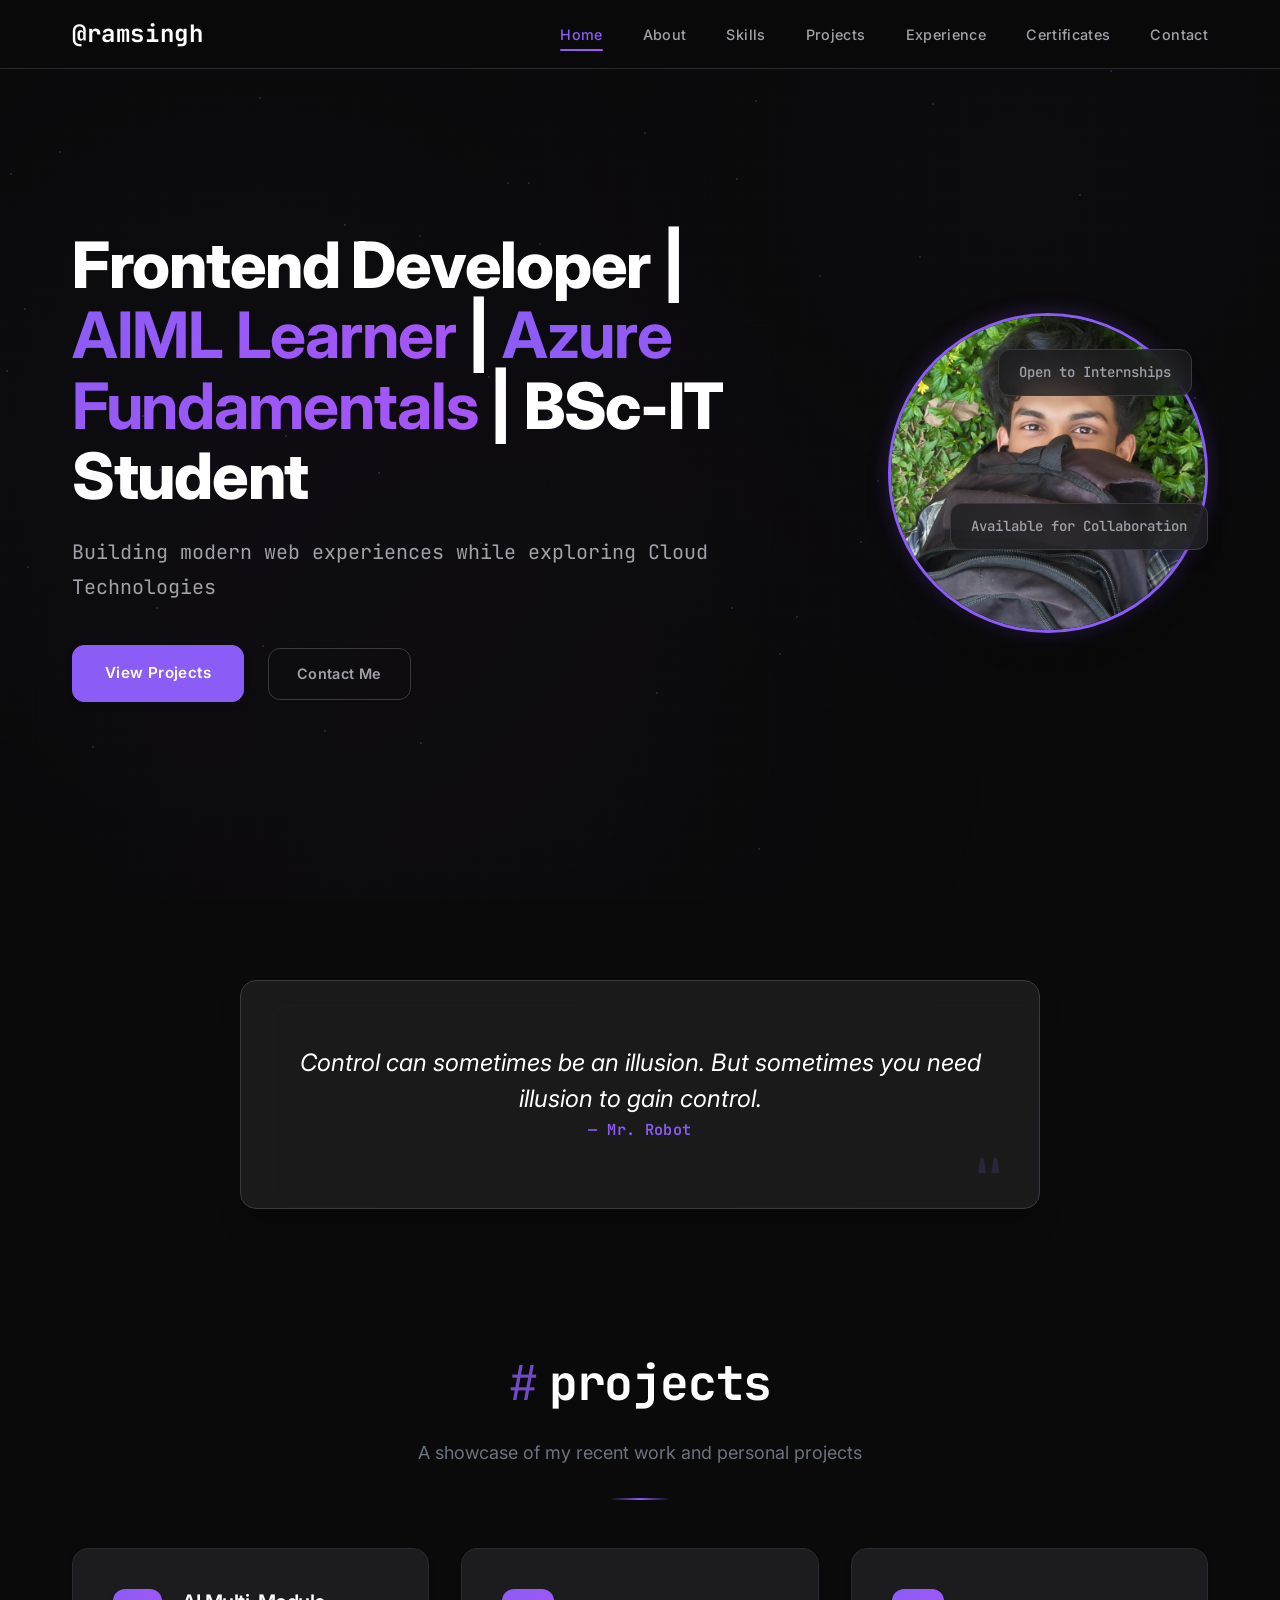
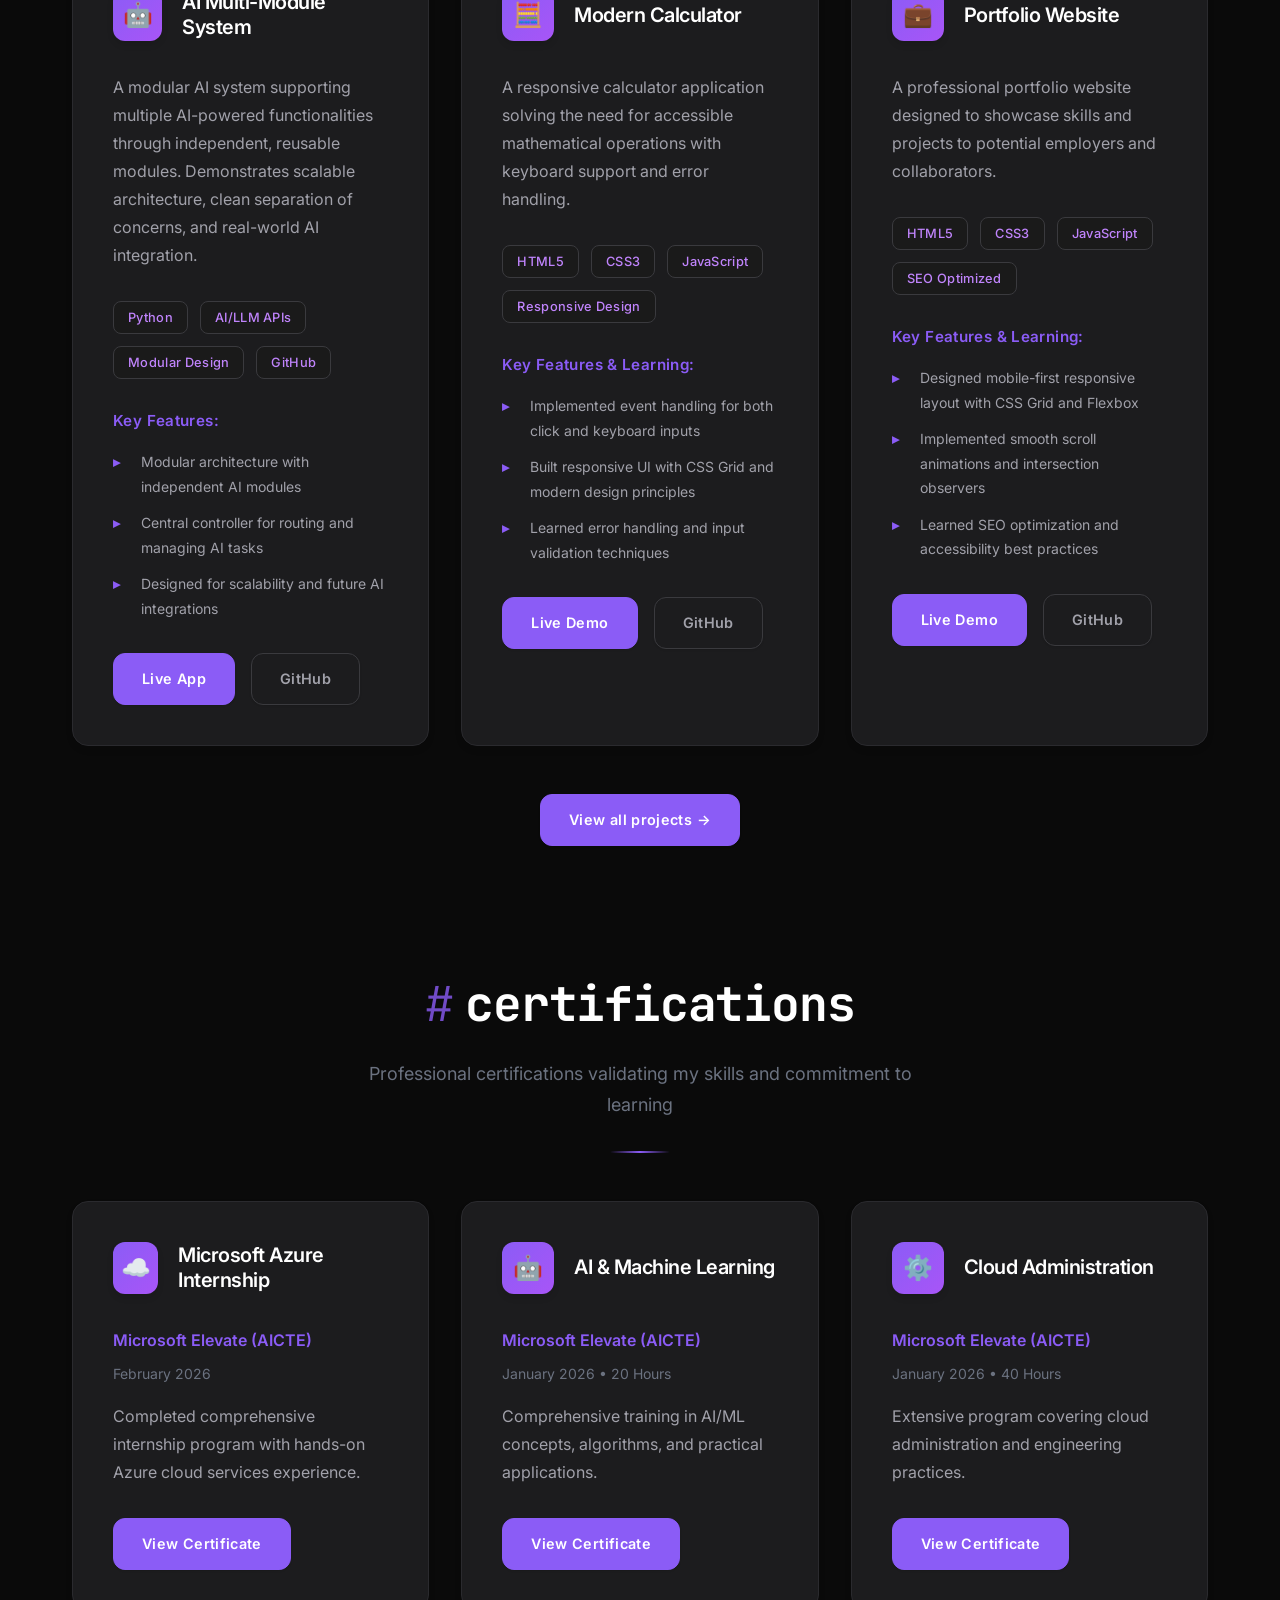
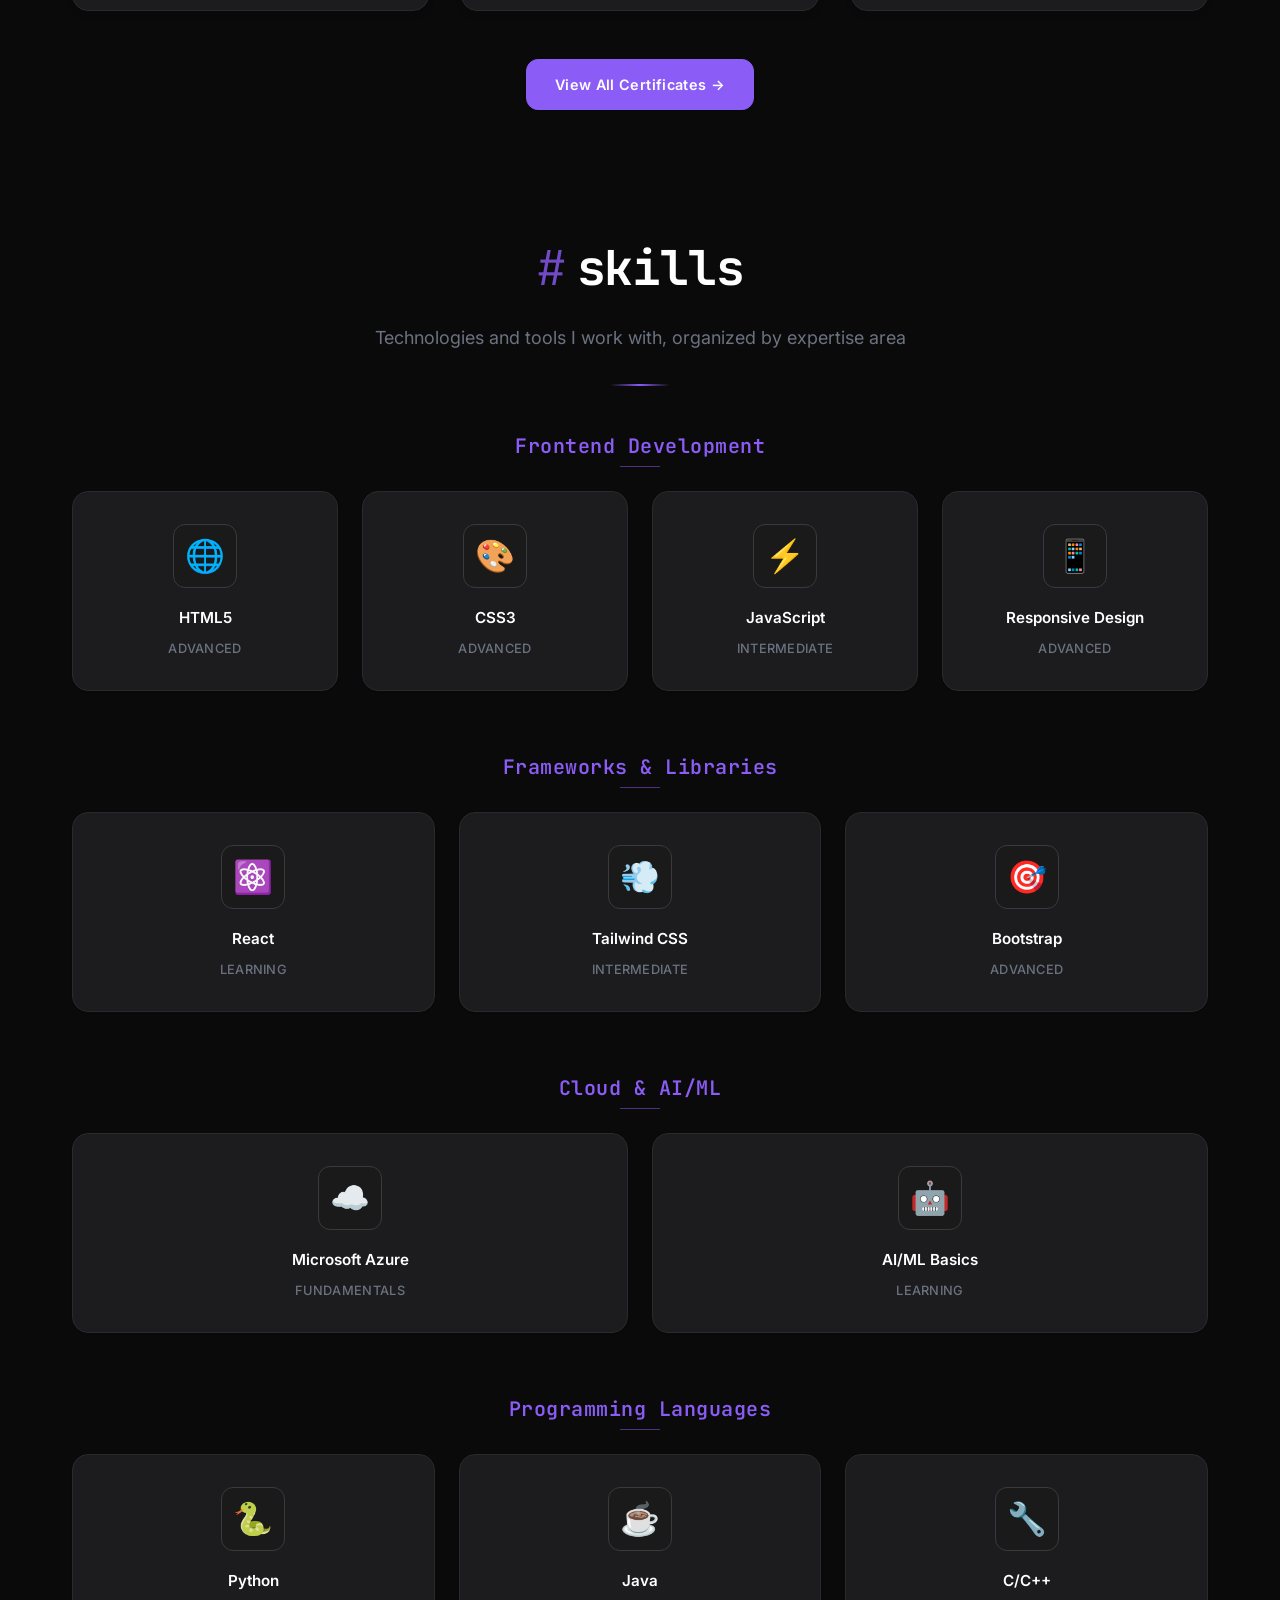
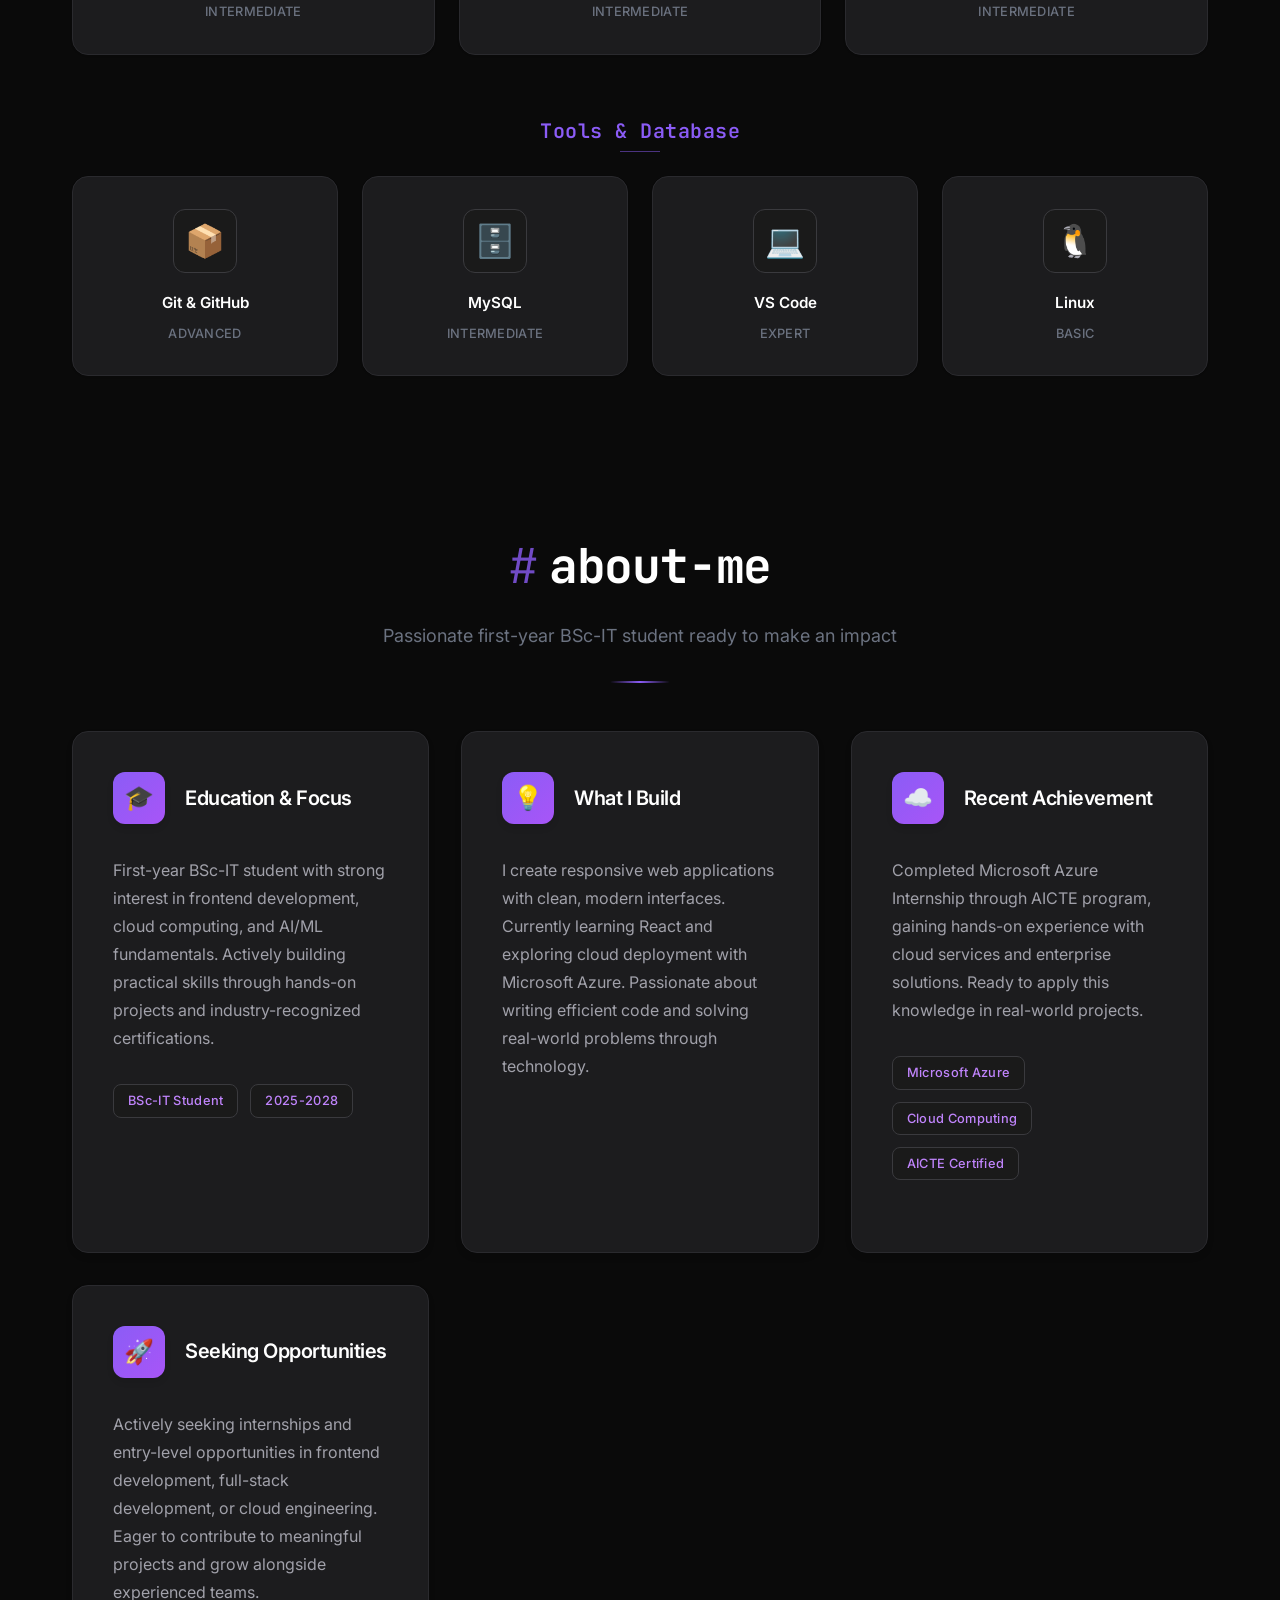
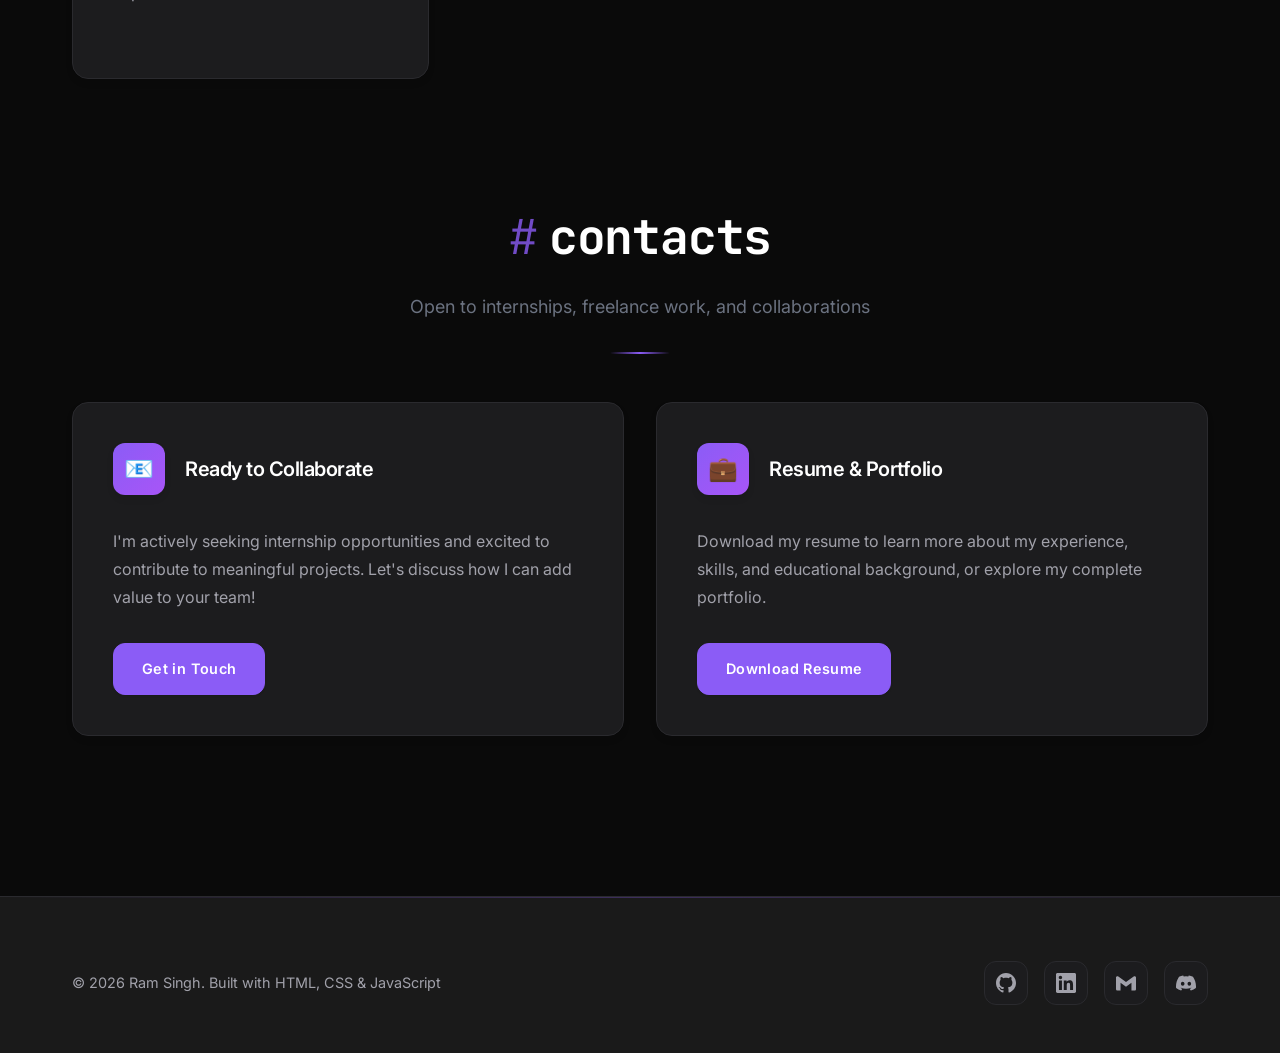
==== commit a1a1174a: "Update title in index.html for clarity" ====
--- a/index.html
+++ b/index.html
@@ -25,7 +25,7 @@
     <meta name="twitter:description" content="BSc-IT Student seeking internships in frontend development, cloud computing, and AI/ML. Available for entry-level opportunities.">
     <meta name="twitter:image" content="https://ramsingh4656.github.io/assets/images/Profile.jpg">
     
-    <title>Ram Singh - Frontend Developer | AIML Learner | Azure Fundamentals | BSc-IT Student</title>
+    <title>Ram Singh - Web Developer | AIML Learner | Azure Fundamentals | BSc-IT Student</title>
     
     <!-- Favicon -->
     <link rel="icon" type="image/svg+xml" href="favicon.svg">
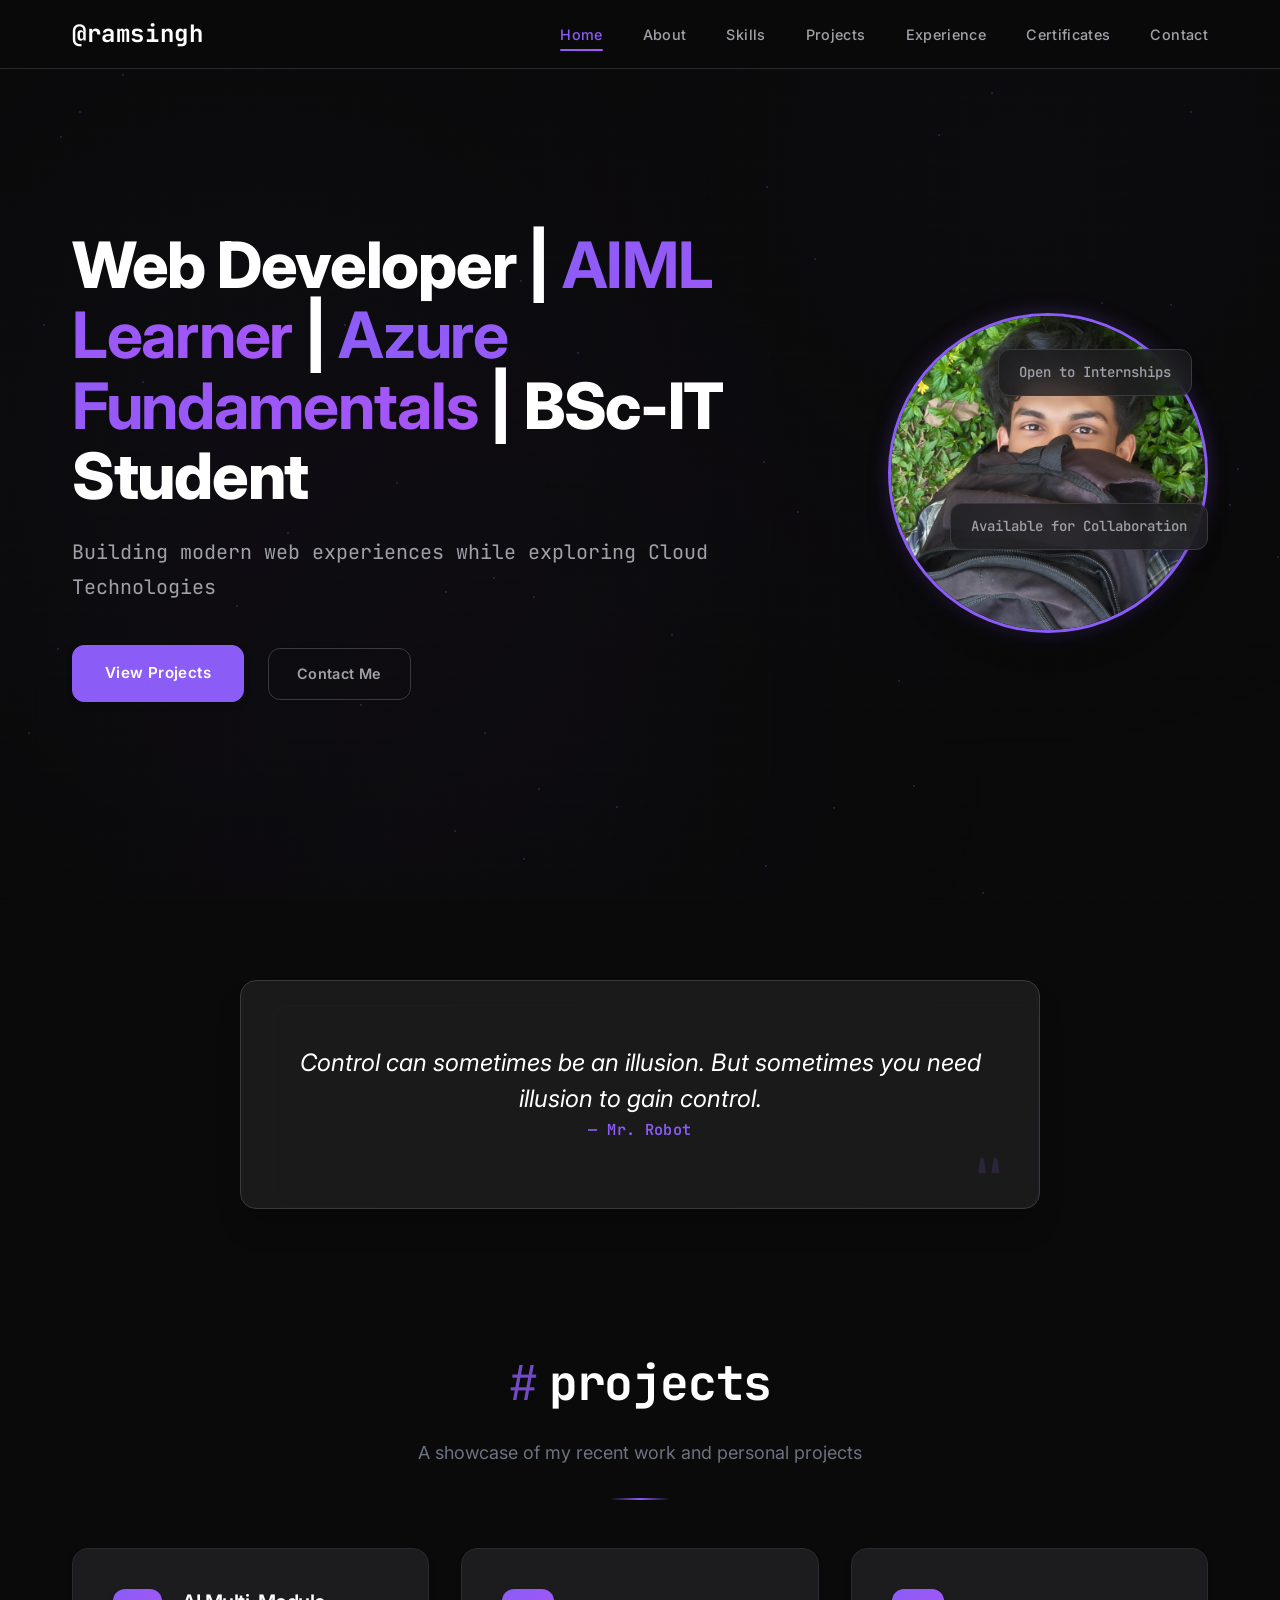
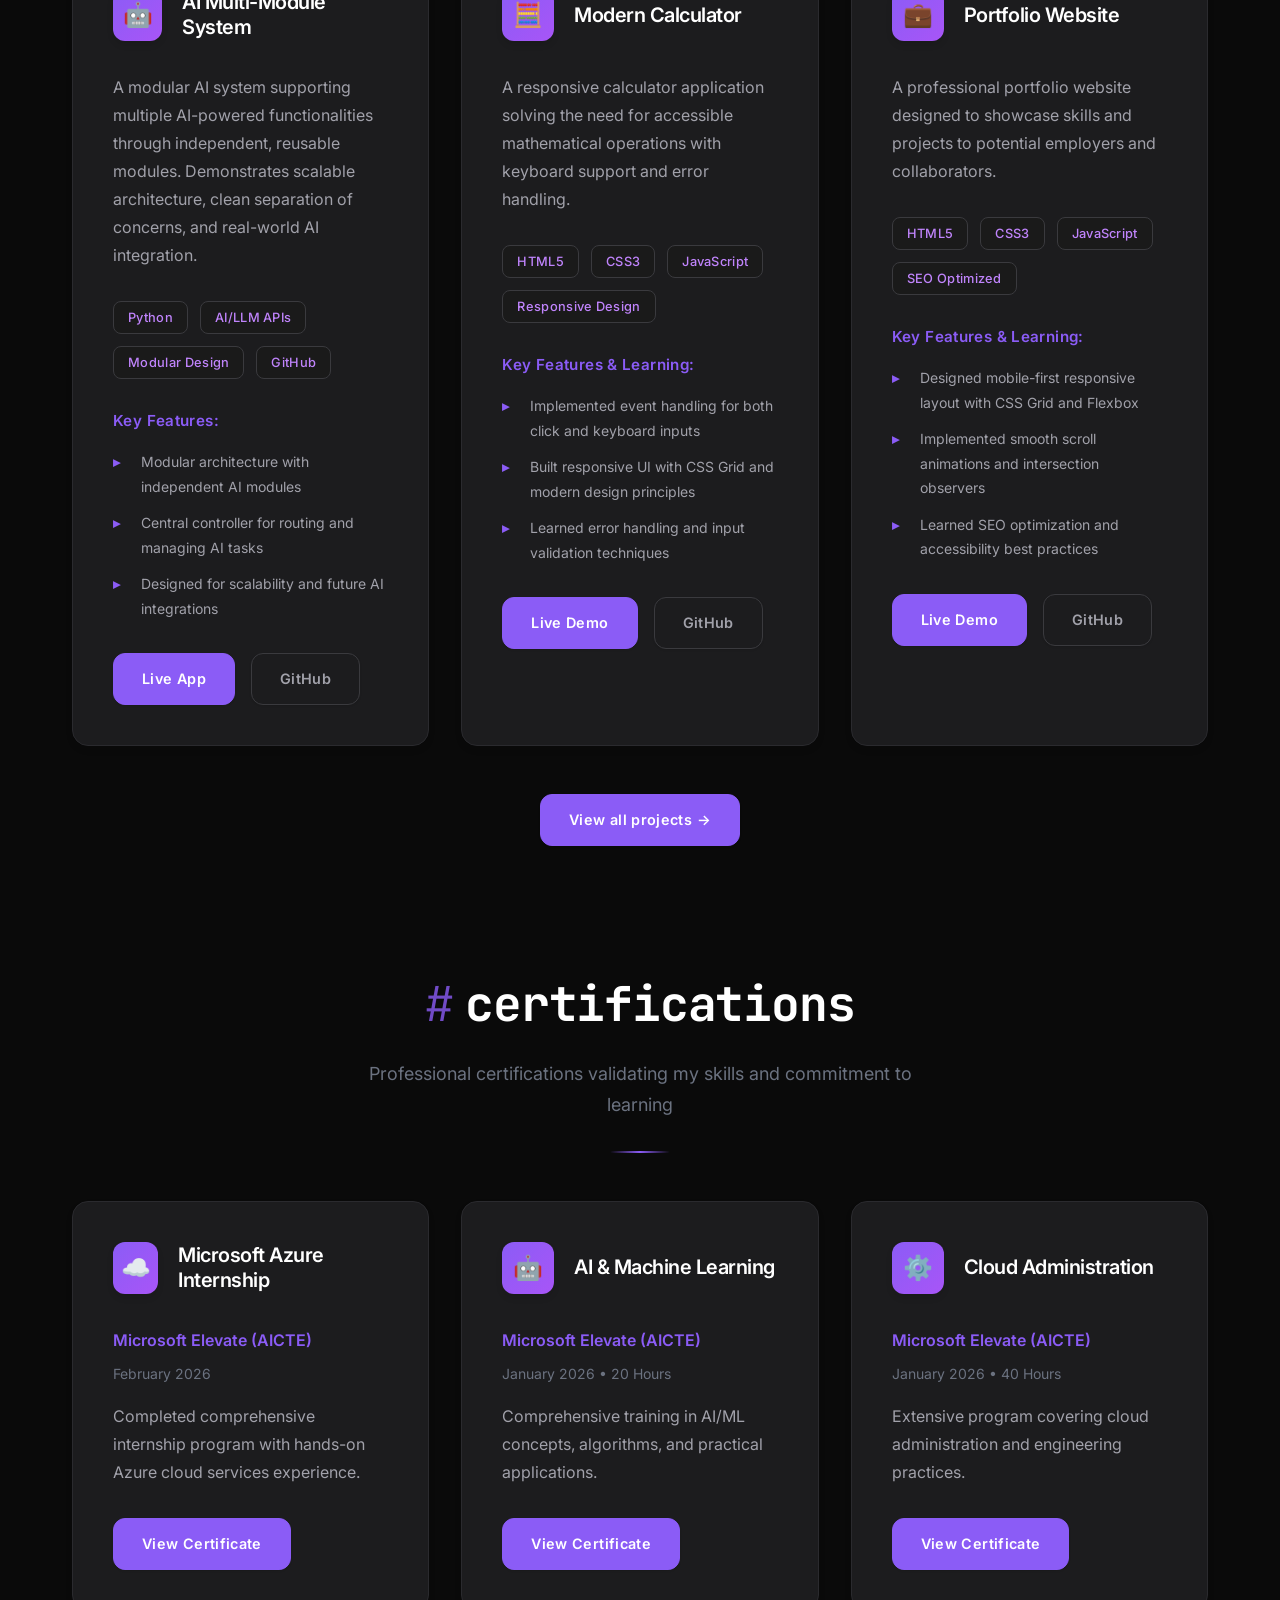
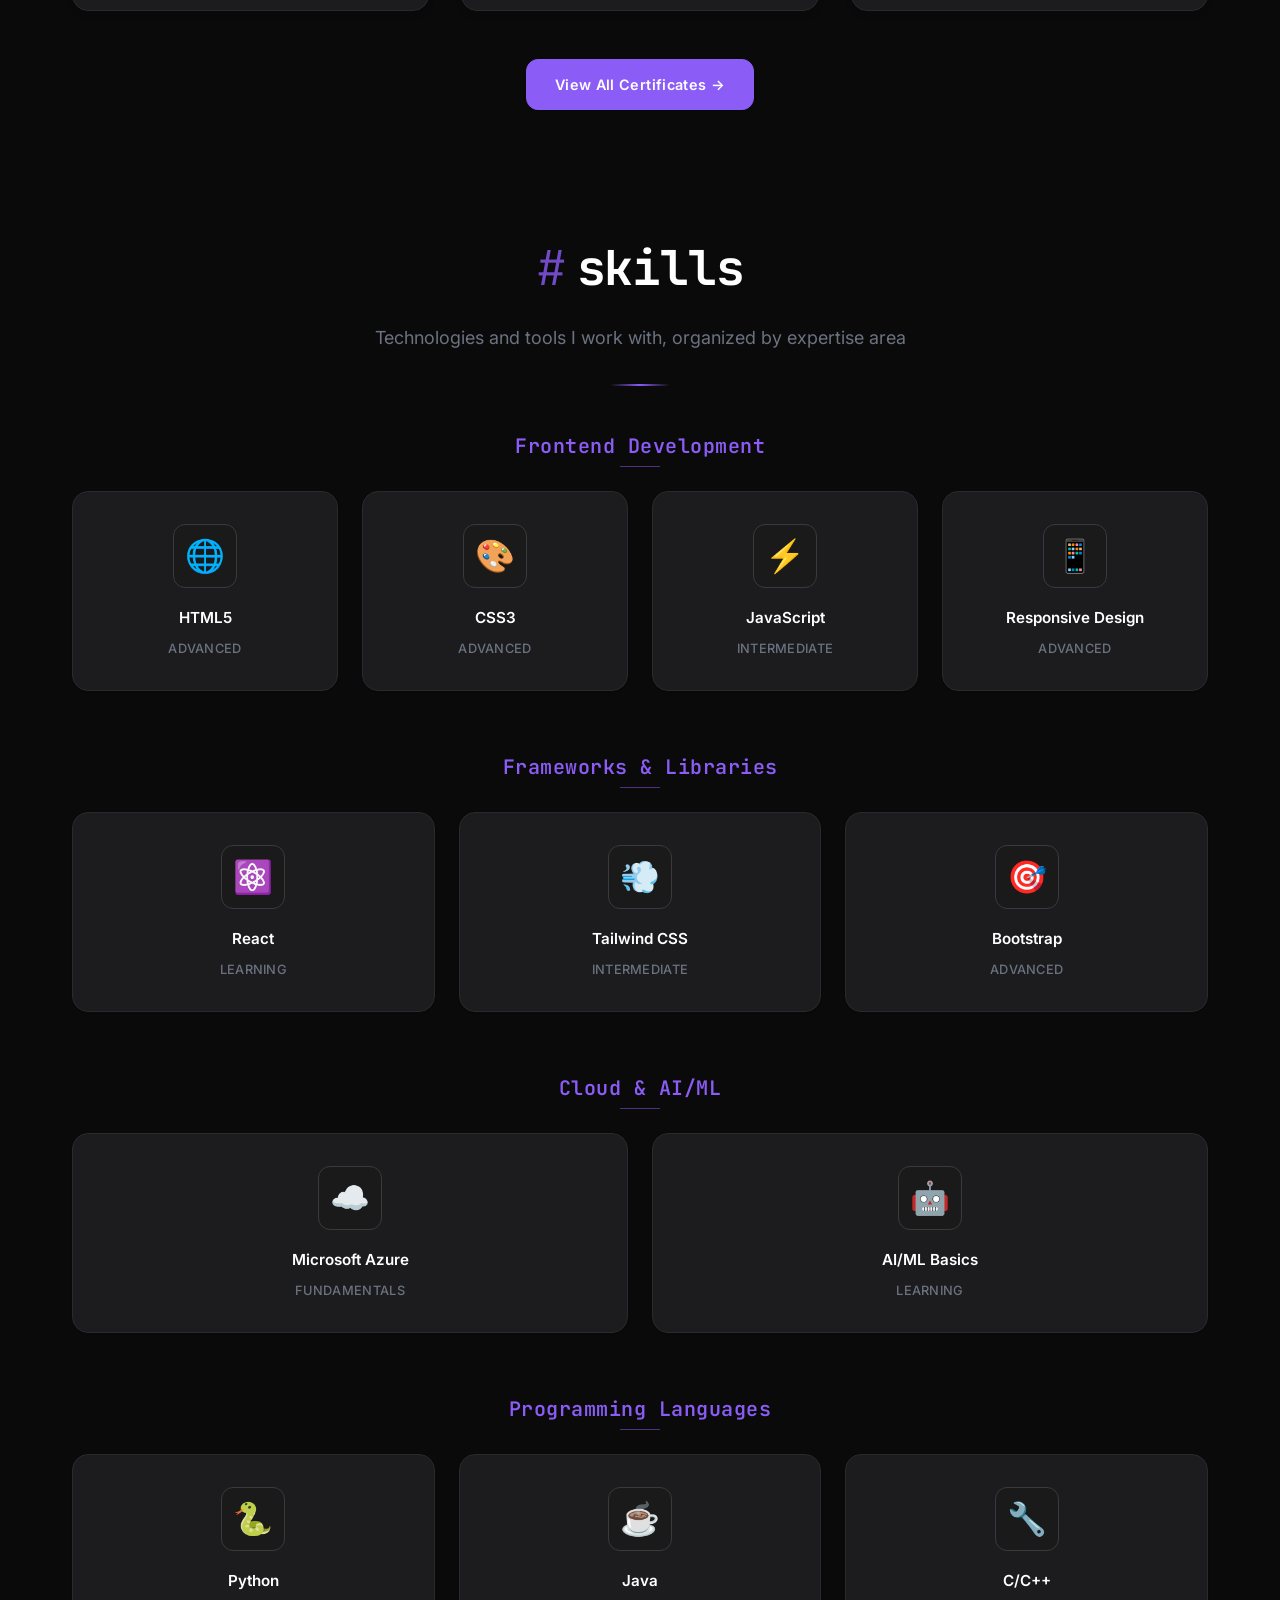
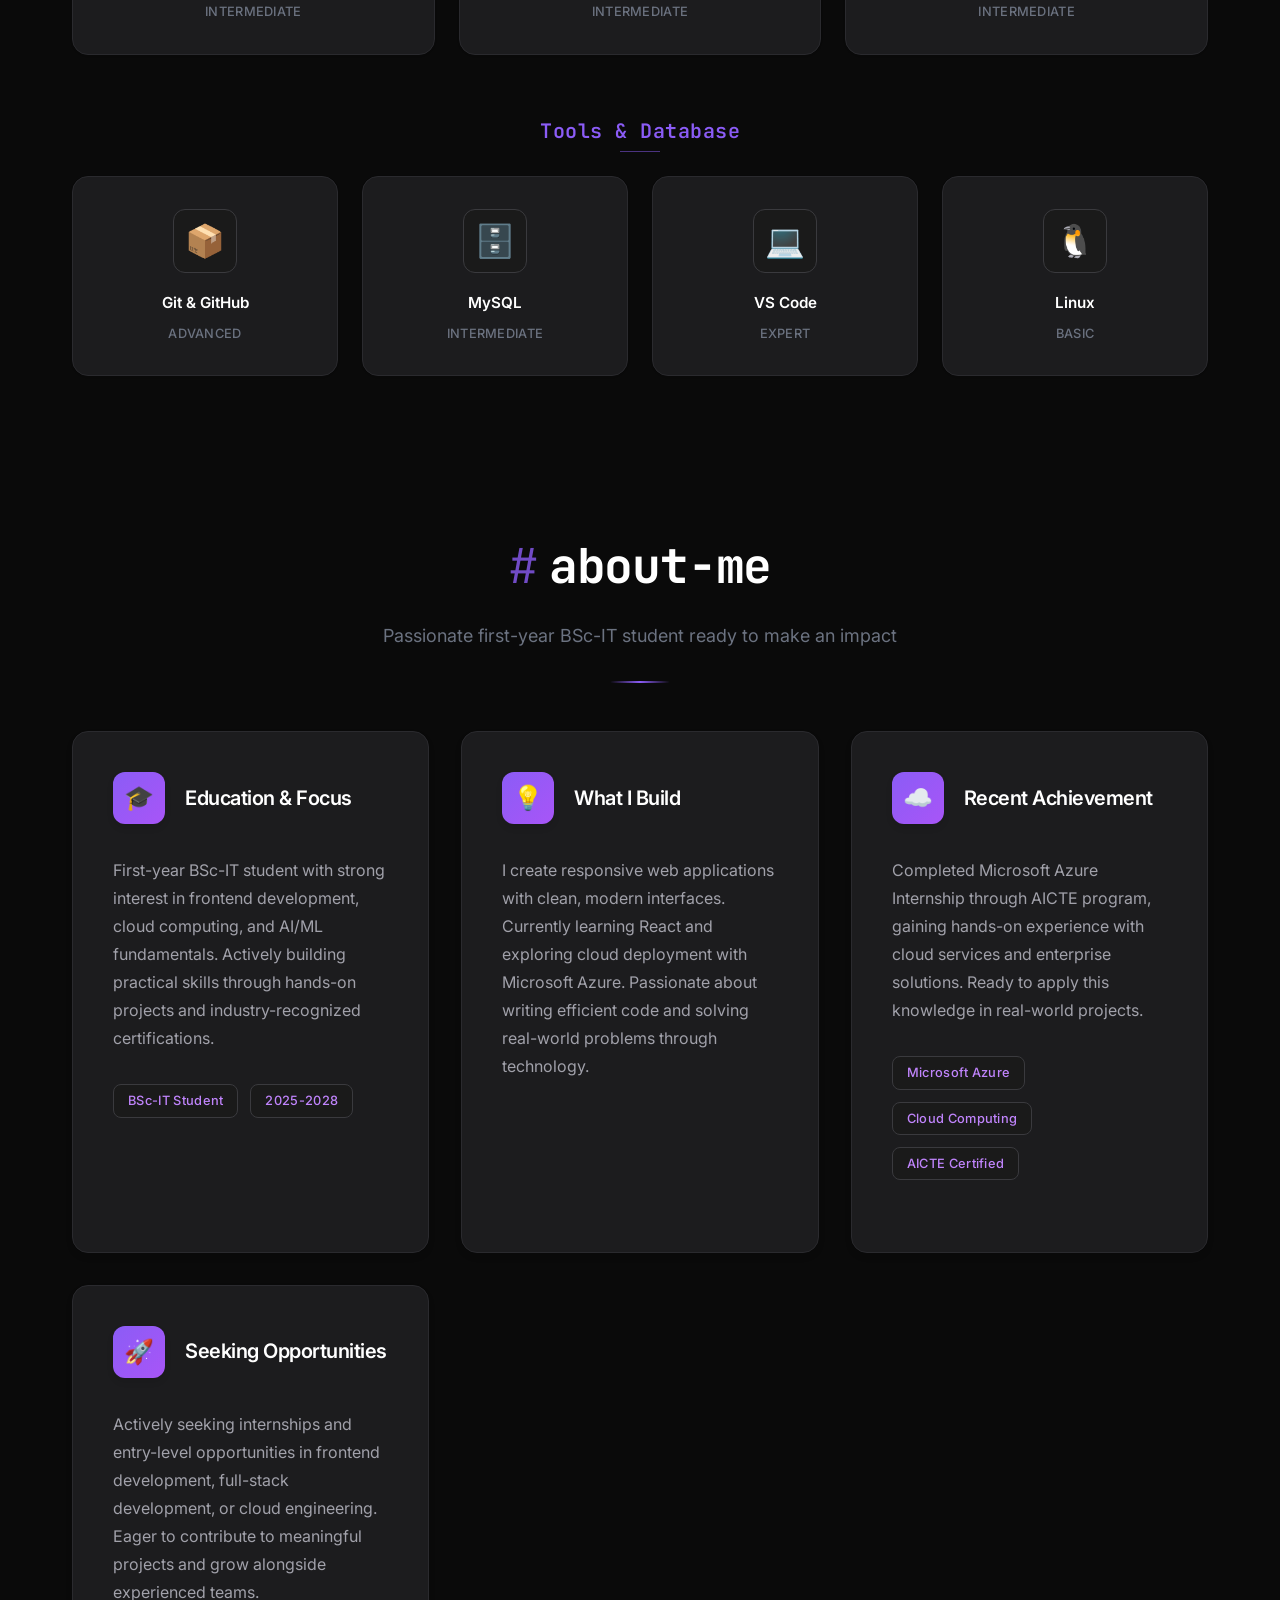
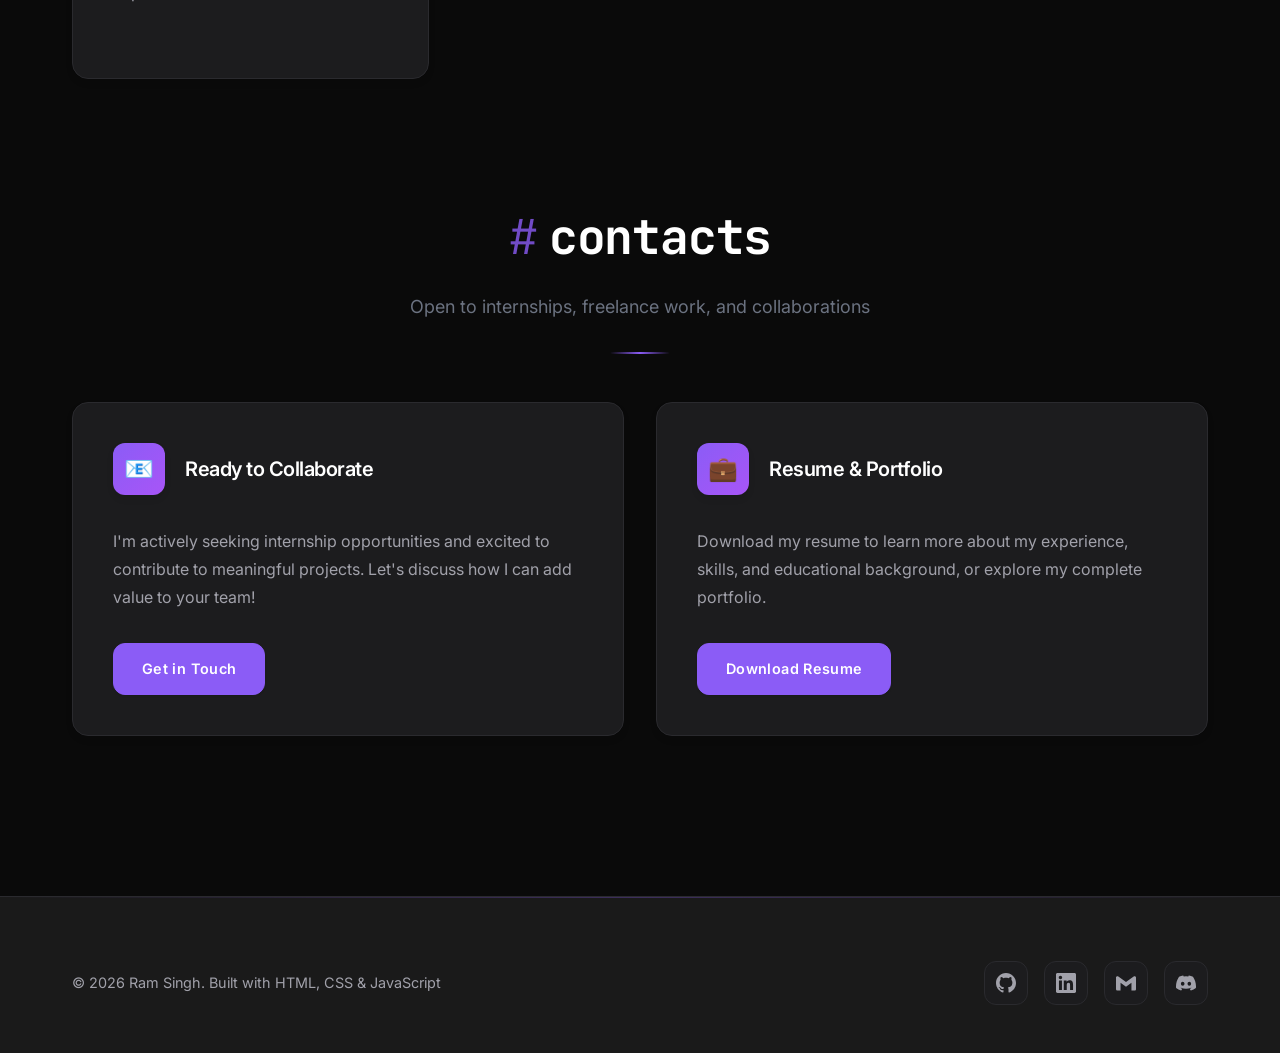
==== commit 34967e1f: "Revise title and structured data for portfolio Updated the title and structured data for better SEO " ====
--- a/index.html
+++ b/index.html
@@ -25,7 +25,7 @@
     <meta name="twitter:description" content="BSc-IT Student seeking internships in frontend development, cloud computing, and AI/ML. Available for entry-level opportunities.">
     <meta name="twitter:image" content="https://ramsingh4656.github.io/assets/images/Profile.jpg">
     
-    <title>Ram Singh - Web Developer | AIML Learner | Azure Fundamentals | BSc-IT Student</title>
+    <title>Ram Singh - Web Developer | Portfolio | BSc-IT Student</title>
     
     <!-- Favicon -->
     <link rel="icon" type="image/svg+xml" href="favicon.svg">
@@ -42,16 +42,24 @@
     <!-- Structured Data -->
     <script type="application/ld+json">
     {
-        "@context": "https://schema.org",
-        "@type": "Person",
-        "name": "Ram Singh",
-        "jobTitle": "Frontend Developer",
-        "description": "BSc-IT Student and Frontend Developer",
-        "url": "https://ramsingh.me/",
-        "sameAs": [
-            "https://github.com/Ramsingh4656",
-            "https://linkedin.com/in/ram-singh4656"
-        ]
+      "@context": "https://schema.org",
+      "@type": "WebSite",
+      "name": "Ram Singh Portfolio",
+      "url": "https://ramsingh.me/"
+    }
+    </script>
+    
+    <script type="application/ld+json">
+    {
+      "@context": "https://schema.org",
+      "@type": "Person",
+      "name": "Ram Singh",
+      "url": "https://ramsingh.me/",
+      "jobTitle": "Web Developer",
+      "sameAs": [
+        "https://github.com/ramsingh4656",
+        "https://www.linkedin.com/in/ram-singh4656"
+      ]
     }
     </script>
 </head>
@@ -97,7 +105,7 @@
         <div class="container">
             <div class="hero-content">
                 <div class="hero-text">
-                    <h1>Frontend Developer | <span class="text-gradient">AIML Learner</span> | <span class="text-gradient">Azure Fundamentals</span> | BSc-IT Student</h1>
+                    <h1>Web Developer | <span class="text-gradient">AIML Learner</span> | <span class="text-gradient">Azure Fundamentals</span> | BSc-IT Student</h1>
                     <p class="subtitle">Building modern web experiences while exploring <span class="typing-text">cloud technologies</span></p>
                     <div class="hero-actions">
                         <a href="projects/" class="hero-cta">
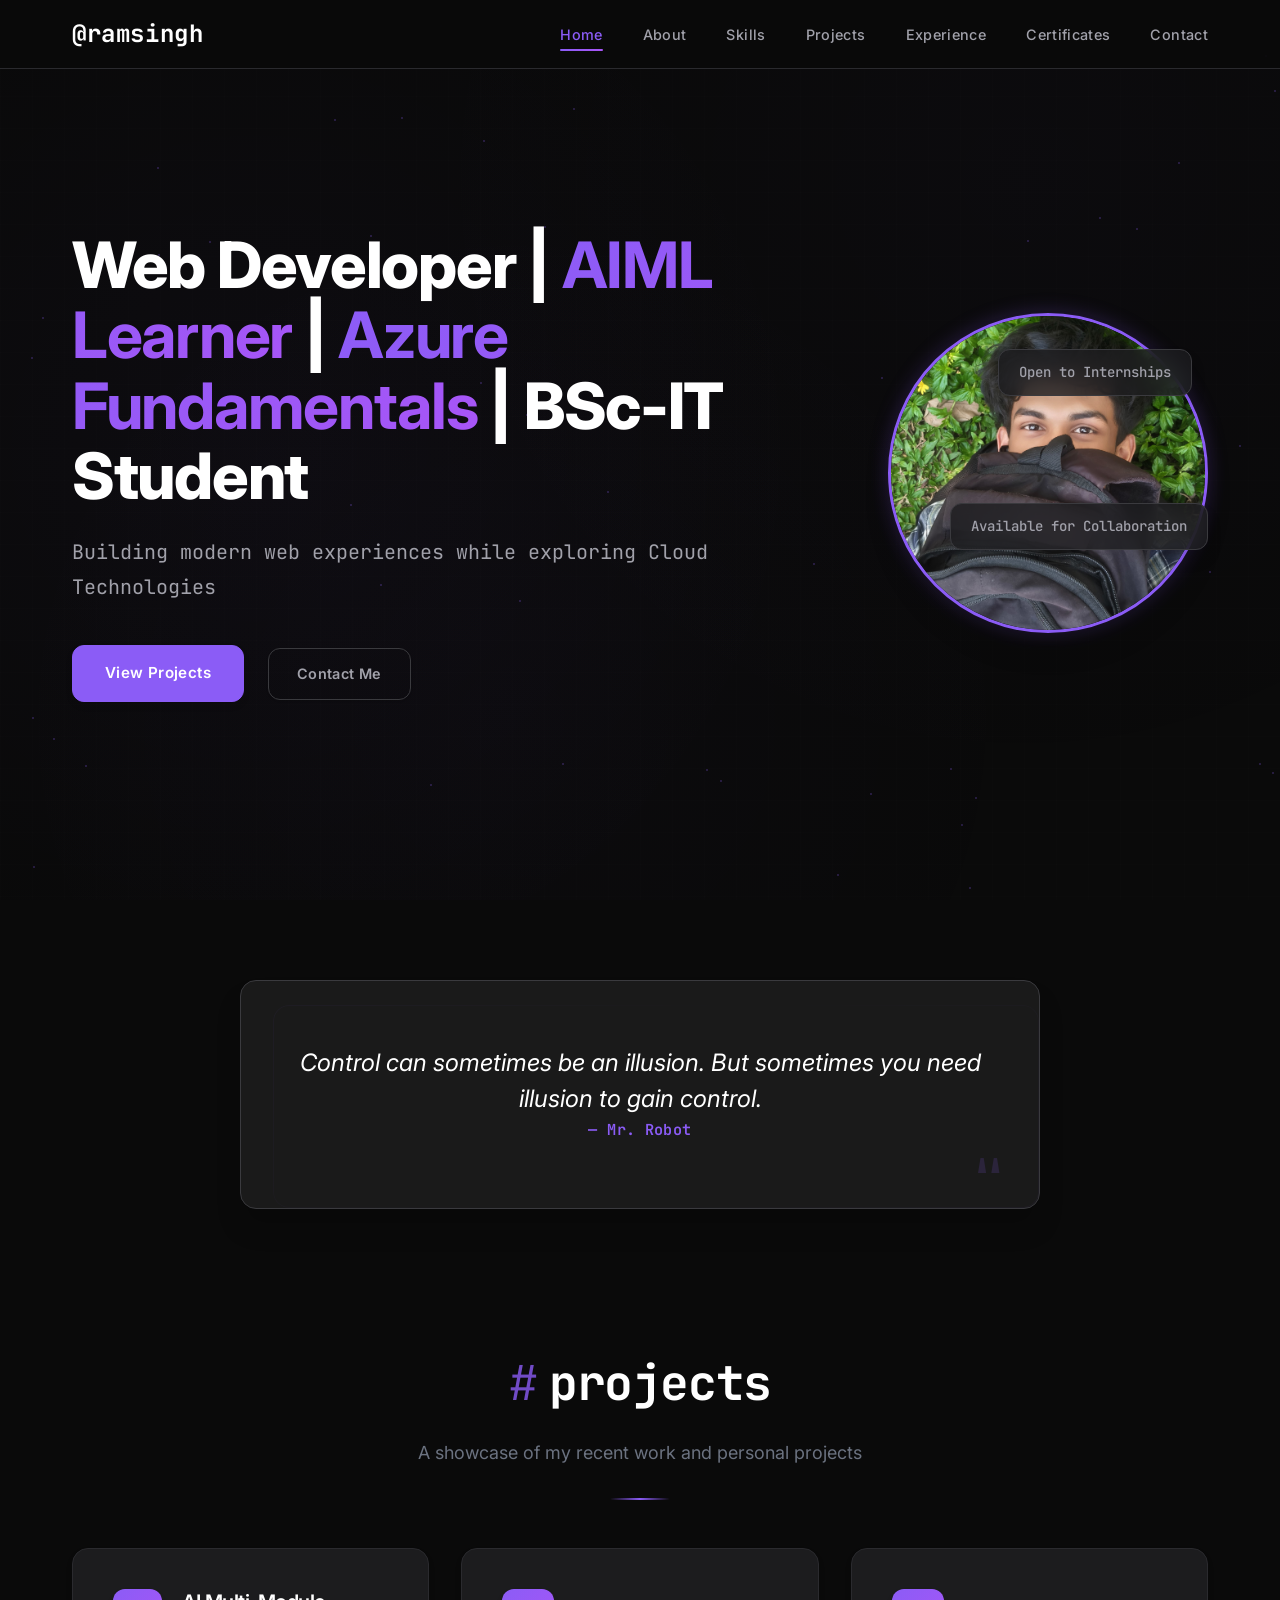
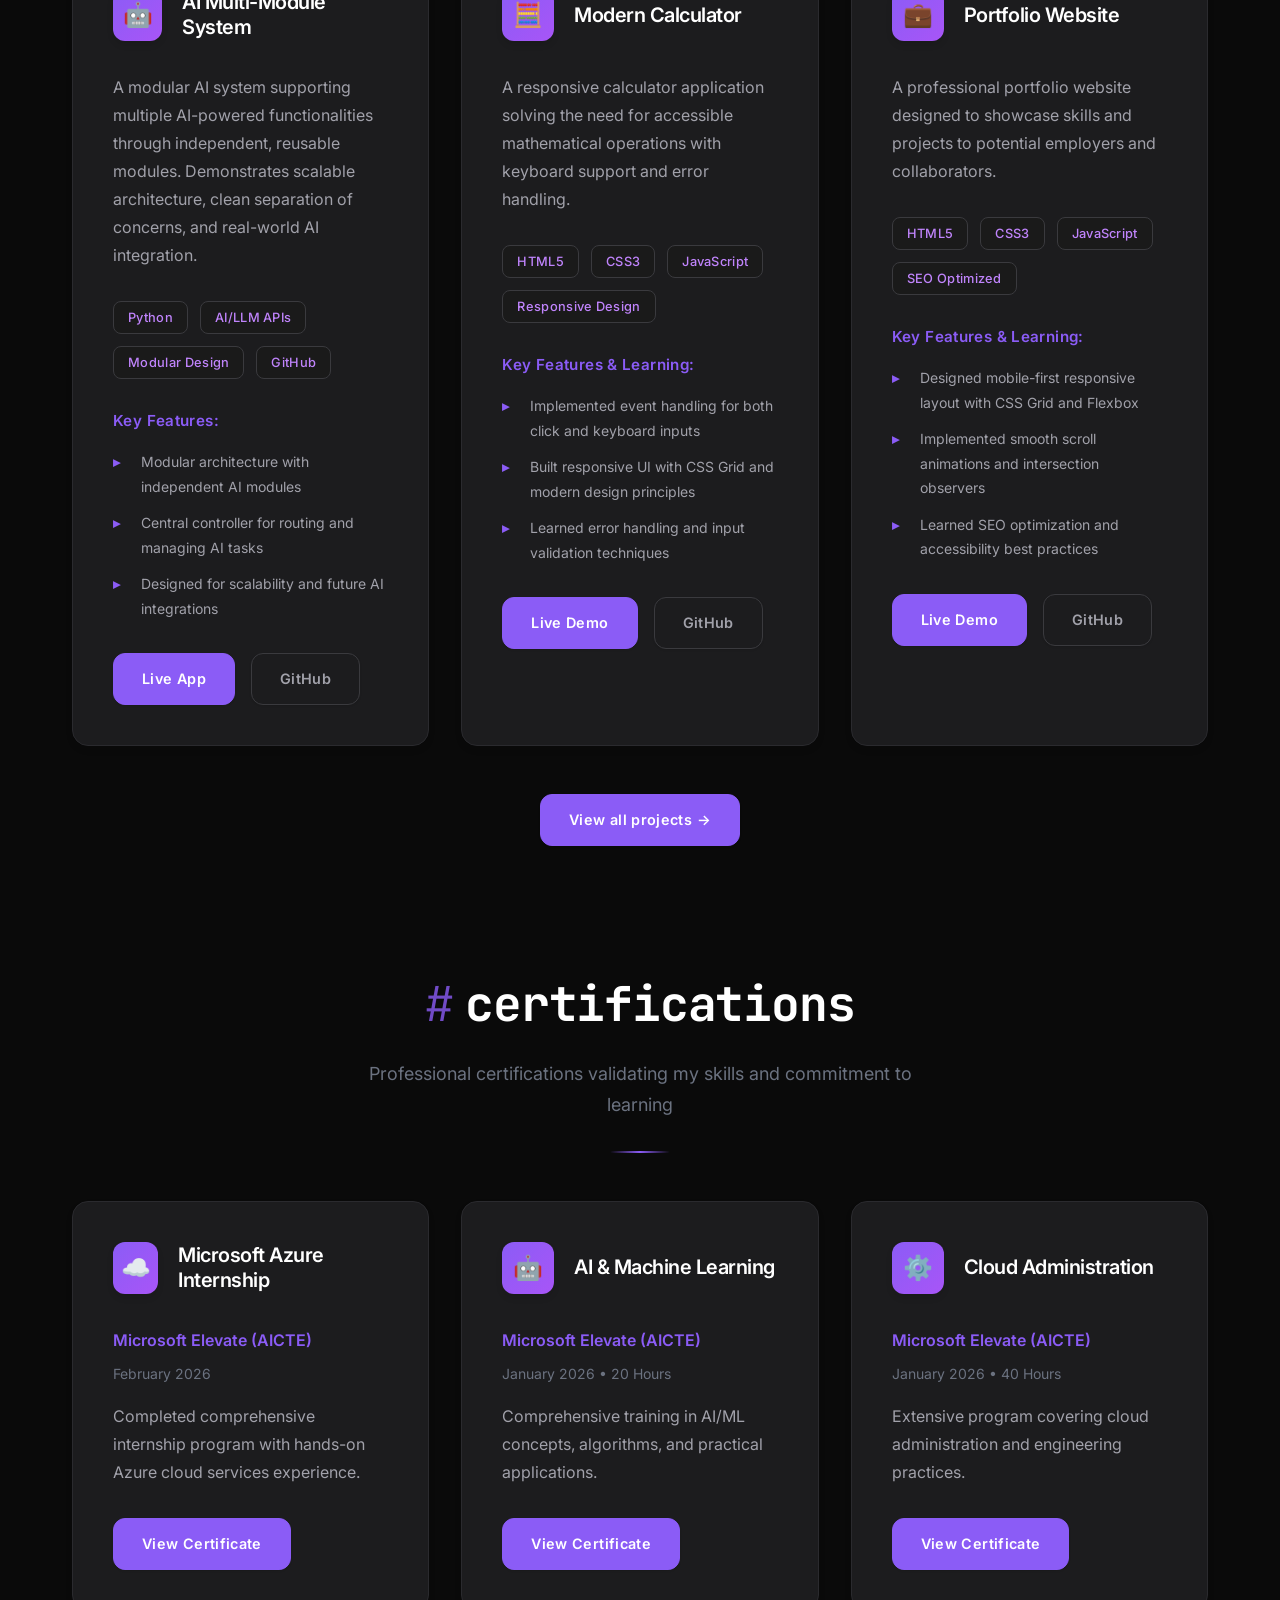
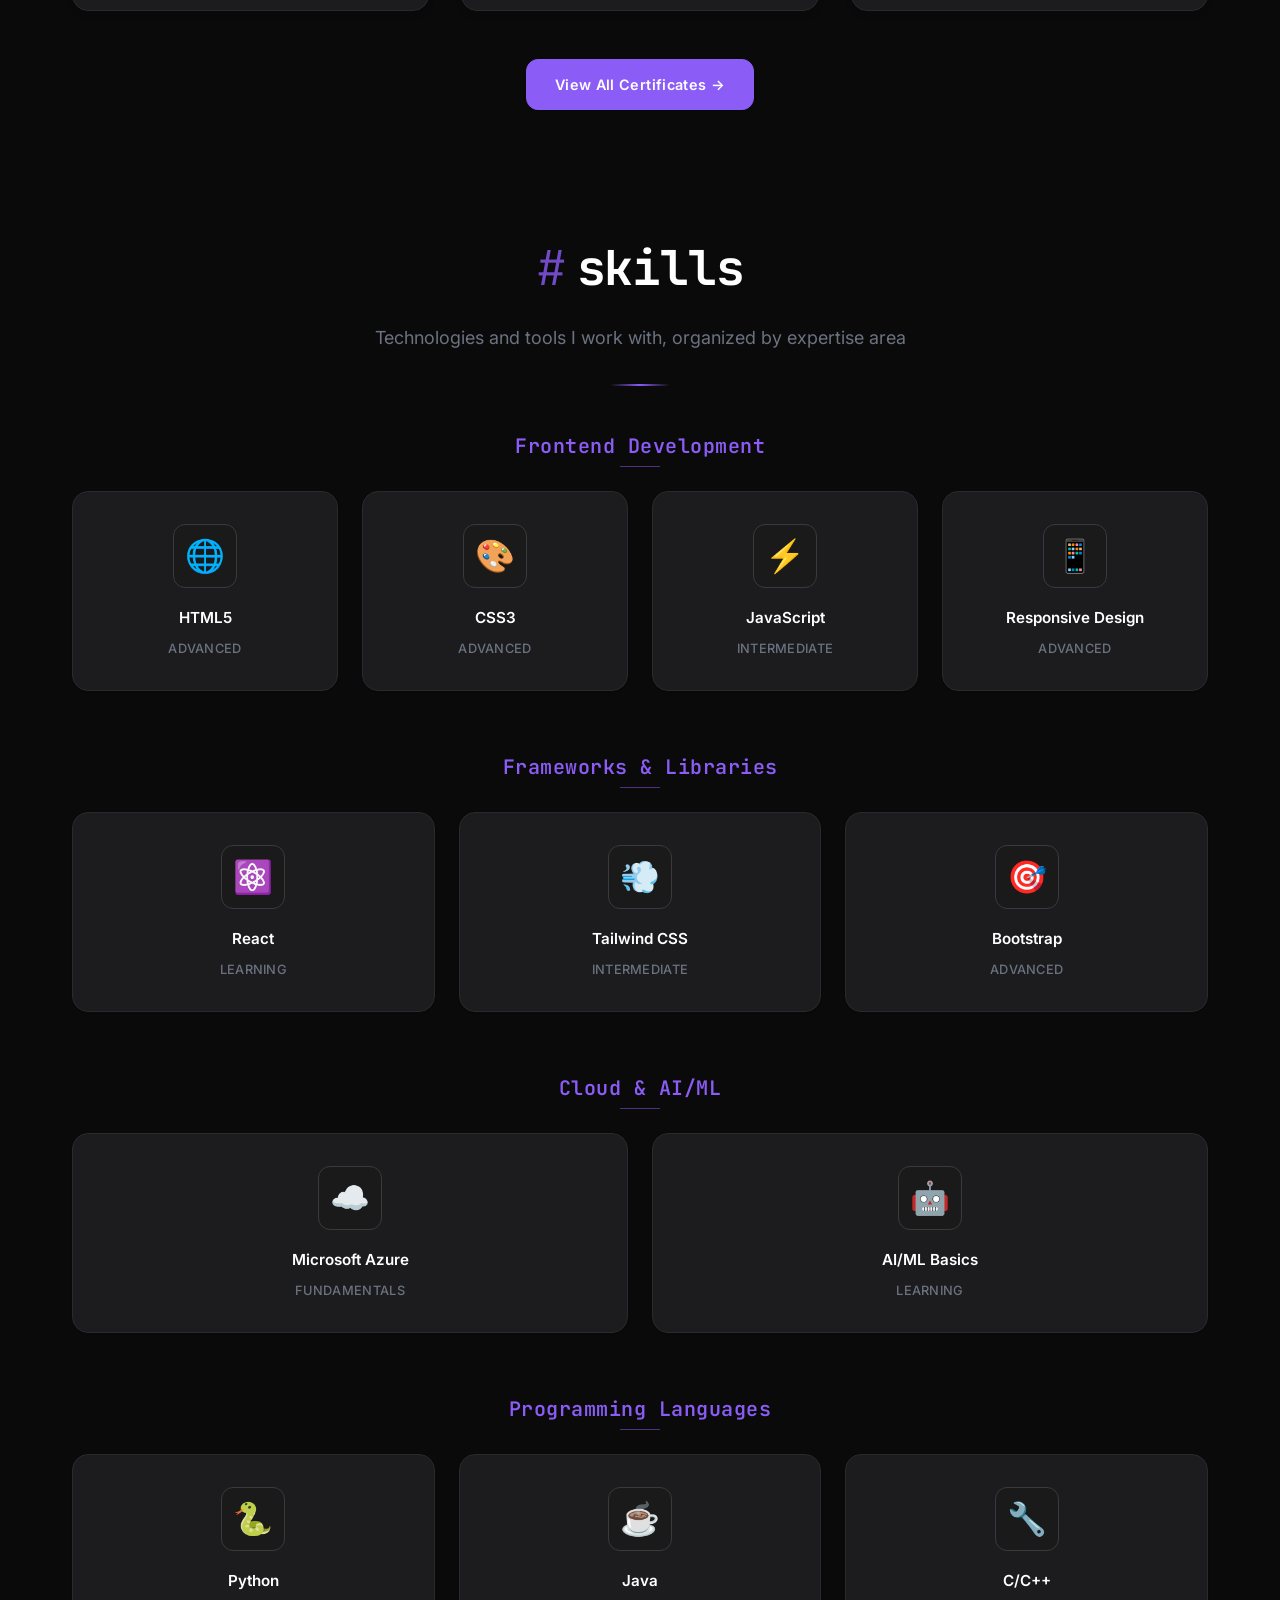
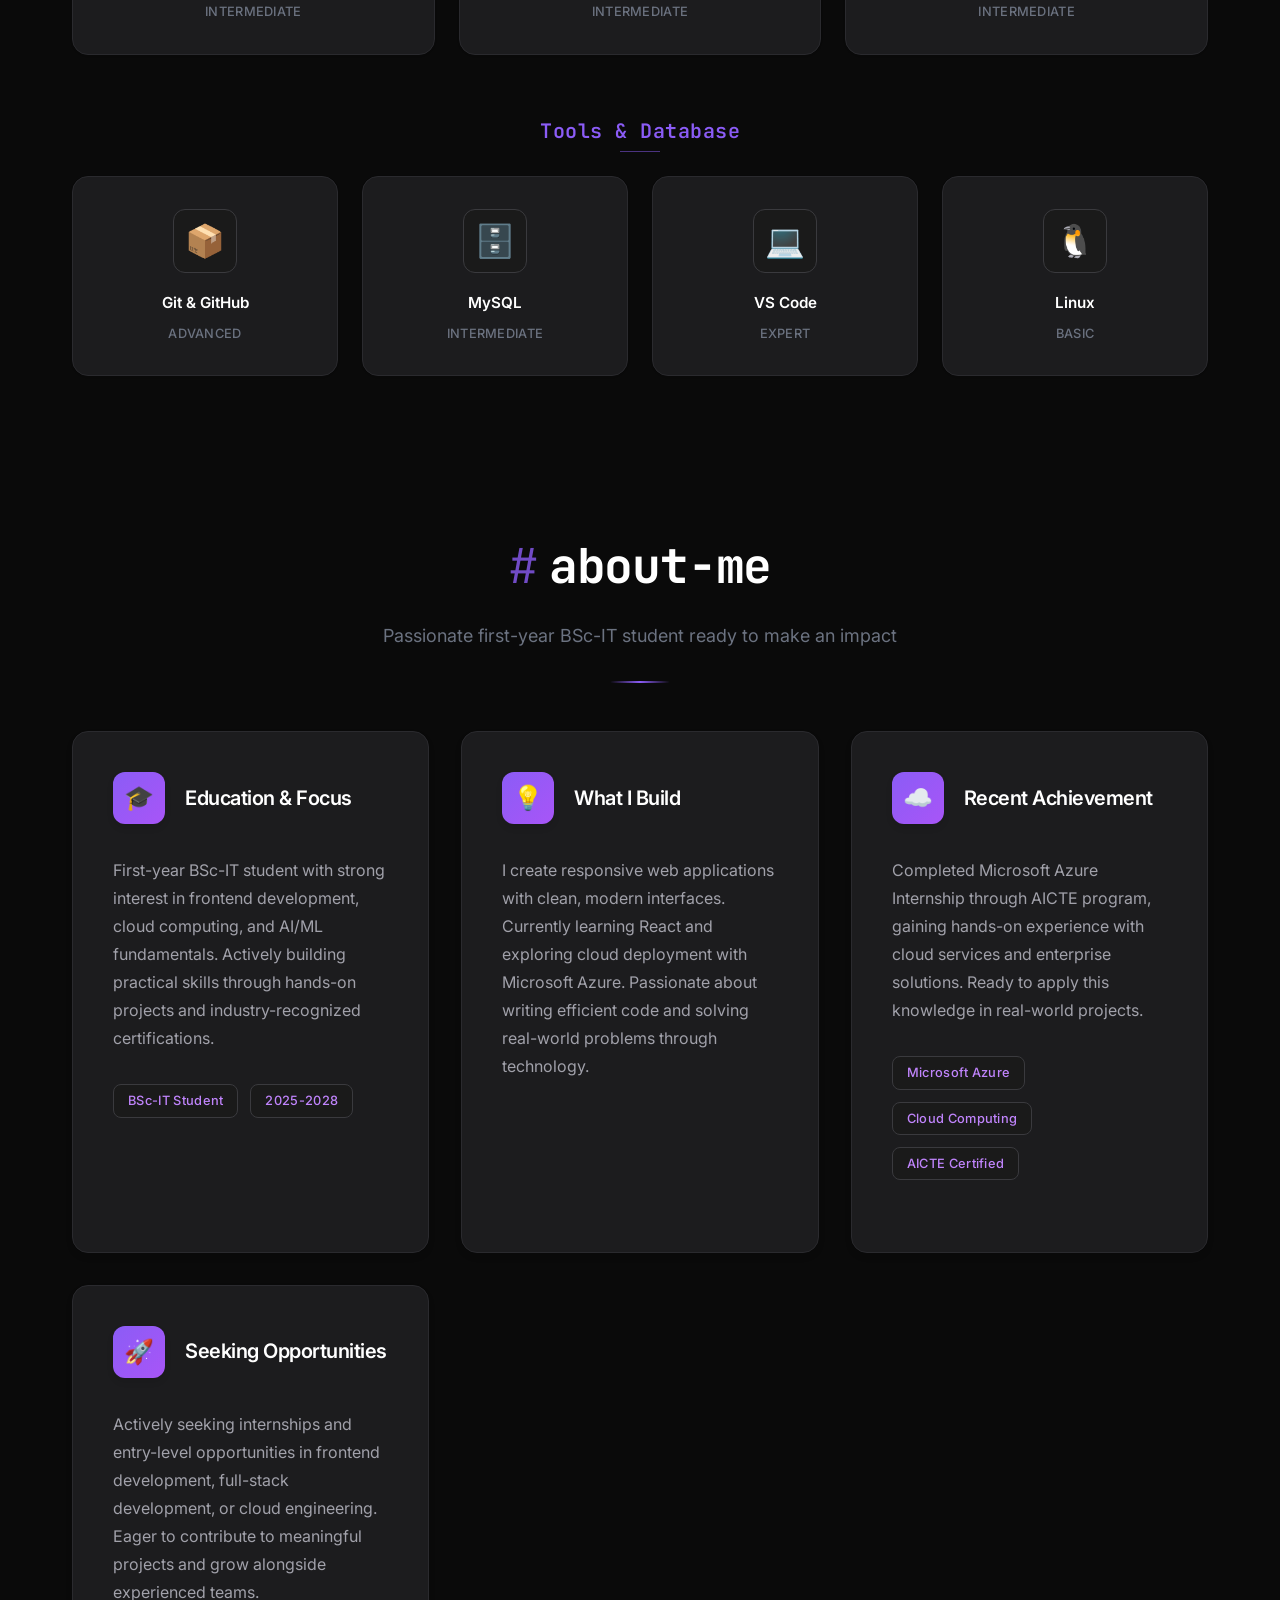
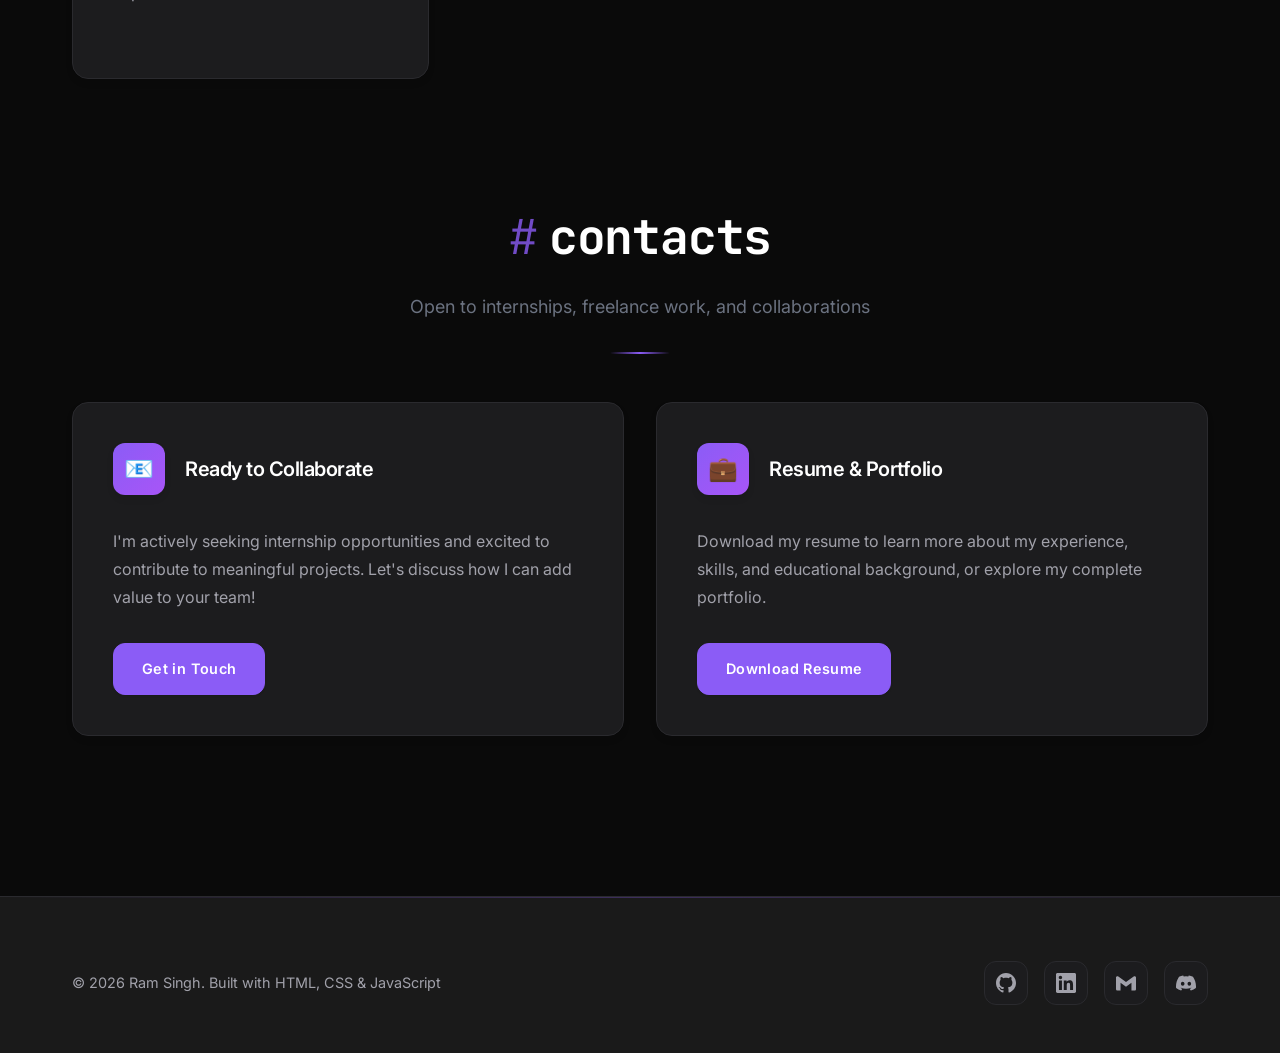
==== commit 1aeb7bb7: "Fix SEO" ====
--- a/index.html
+++ b/index.html
@@ -3,29 +3,31 @@
 <head>
     <meta charset="UTF-8">
     <meta name="viewport" content="width=device-width, initial-scale=1.0">
-    <meta name="description" content="Ram Singh - Frontend Developer | AIML Learner | Azure Fundamentals | BSc-IT Student seeking internships and entry-level opportunities in web development and cloud computing.">
+    <meta name="description" content="Ram Singh - Frontend Developer skilled in HTML, CSS, JavaScript, React, and Microsoft Azure. BSc-IT Student seeking internships in web development and cloud computing.">
     <meta name="keywords" content="Ram Singh, Frontend Developer, Web Developer, BSc-IT, Internship, Entry Level, JavaScript, React, Azure, AI ML, Student Portfolio">
     <meta name="author" content="Ram Singh">
     <meta name="robots" content="index, follow">
     <meta name="google-site-verification" content="-LfkbdOe-6ah1opdyUAQTgZVjVr5cKsoIxwBEMEz0XY" />
-    <meta name="google-site-verification" content="Sb6f_rihZ1jbxSDXMQhEykS2-NQaW2i9IrPlphoax4I" />
-    <meta name="google-site-verification" content="YQ6luoI-X12J3tqM0JURJ-NxkhDpzj39b85xHMMXpDI" />
+    
+    <!-- Canonical URL -->
+    <link rel="canonical" href="https://ramsingh.me/">
     
     <!-- Open Graph Meta Tags -->
-    <meta property="og:title" content="Ram Singh - Frontend Developer | AIML Learner | Azure Fundamentals">
-    <meta property="og:description" content="BSc-IT Student seeking internships in frontend development, cloud computing, and AI/ML. Available for entry-level opportunities.">
+    <meta property="og:title" content="Ram Singh | Frontend Developer Portfolio">
+    <meta property="og:description" content="Frontend Developer & BSc-IT Student skilled in HTML, CSS, JavaScript, React, and Microsoft Azure. Seeking internships in web development and cloud computing.">
     <meta property="og:type" content="website">
-    <meta property="og:url" content="https://ramsingh4656.github.io/">
-    <meta property="og:image" content="https://ramsingh4656.github.io/assets/images/Profile.jpg">
+    <meta property="og:url" content="https://ramsingh.me/">
+    <meta property="og:image" content="https://ramsingh.me/assets/images/Profile.jpg">
+    <meta property="og:image:alt" content="Ram Singh - Frontend Developer">
     <meta property="og:site_name" content="Ram Singh Portfolio">
     
     <!-- Twitter Card Meta Tags -->
     <meta name="twitter:card" content="summary_large_image">
-    <meta name="twitter:title" content="Ram Singh - Frontend Developer | AIML Learner | Azure Fundamentals">
-    <meta name="twitter:description" content="BSc-IT Student seeking internships in frontend development, cloud computing, and AI/ML. Available for entry-level opportunities.">
-    <meta name="twitter:image" content="https://ramsingh4656.github.io/assets/images/Profile.jpg">
-    
-    <title>Ram Singh - Web Developer | Portfolio | BSc-IT Student</title>
+    <meta name="twitter:title" content="Ram Singh | Frontend Developer Portfolio">
+    <meta name="twitter:description" content="Frontend Developer & BSc-IT Student skilled in HTML, CSS, JavaScript, React, and Microsoft Azure. Seeking internships in web development and cloud computing.">
+    <meta name="twitter:image" content="https://ramsingh.me/assets/images/Profile.jpg">
+    
+    <title>Ram Singh | Frontend Developer Portfolio</title>
     
     <!-- Favicon -->
     <link rel="icon" type="image/svg+xml" href="favicon.svg">
@@ -45,7 +47,8 @@
       "@context": "https://schema.org",
       "@type": "WebSite",
       "name": "Ram Singh Portfolio",
-      "url": "https://ramsingh.me/"
+      "url": "https://ramsingh.me/",
+      "description": "Portfolio of Ram Singh, Frontend Developer and BSc-IT Student"
     }
     </script>
     
@@ -55,9 +58,10 @@
       "@type": "Person",
       "name": "Ram Singh",
       "url": "https://ramsingh.me/",
-      "jobTitle": "Web Developer",
+      "jobTitle": "Frontend Developer",
+      "description": "Frontend Developer and BSc-IT Student skilled in HTML, CSS, JavaScript, React, and Microsoft Azure.",
       "sameAs": [
-        "https://github.com/ramsingh4656",
+        "https://github.com/Ramsingh4656",
         "https://www.linkedin.com/in/ram-singh4656"
       ]
     }
@@ -193,7 +197,7 @@
                         </ul>
                     </div>
                     <div class="card-actions">
-                        <a href="projects/mordencalulator/" class="btn btn-primary" target="_blank" rel="noopener" aria-label="View Modern Calculator live demo">Live Demo</a>
+                        <a href="projects/modern-calculator/" class="btn btn-primary" target="_blank" rel="noopener" aria-label="View Modern Calculator live demo">Live Demo</a>
                         <a href="https://github.com/Ramsingh4656/Modern-Calculator" class="btn btn-secondary" target="_blank" rel="noopener" aria-label="View Modern Calculator source code on GitHub">GitHub</a>
                     </div>
                 </article>
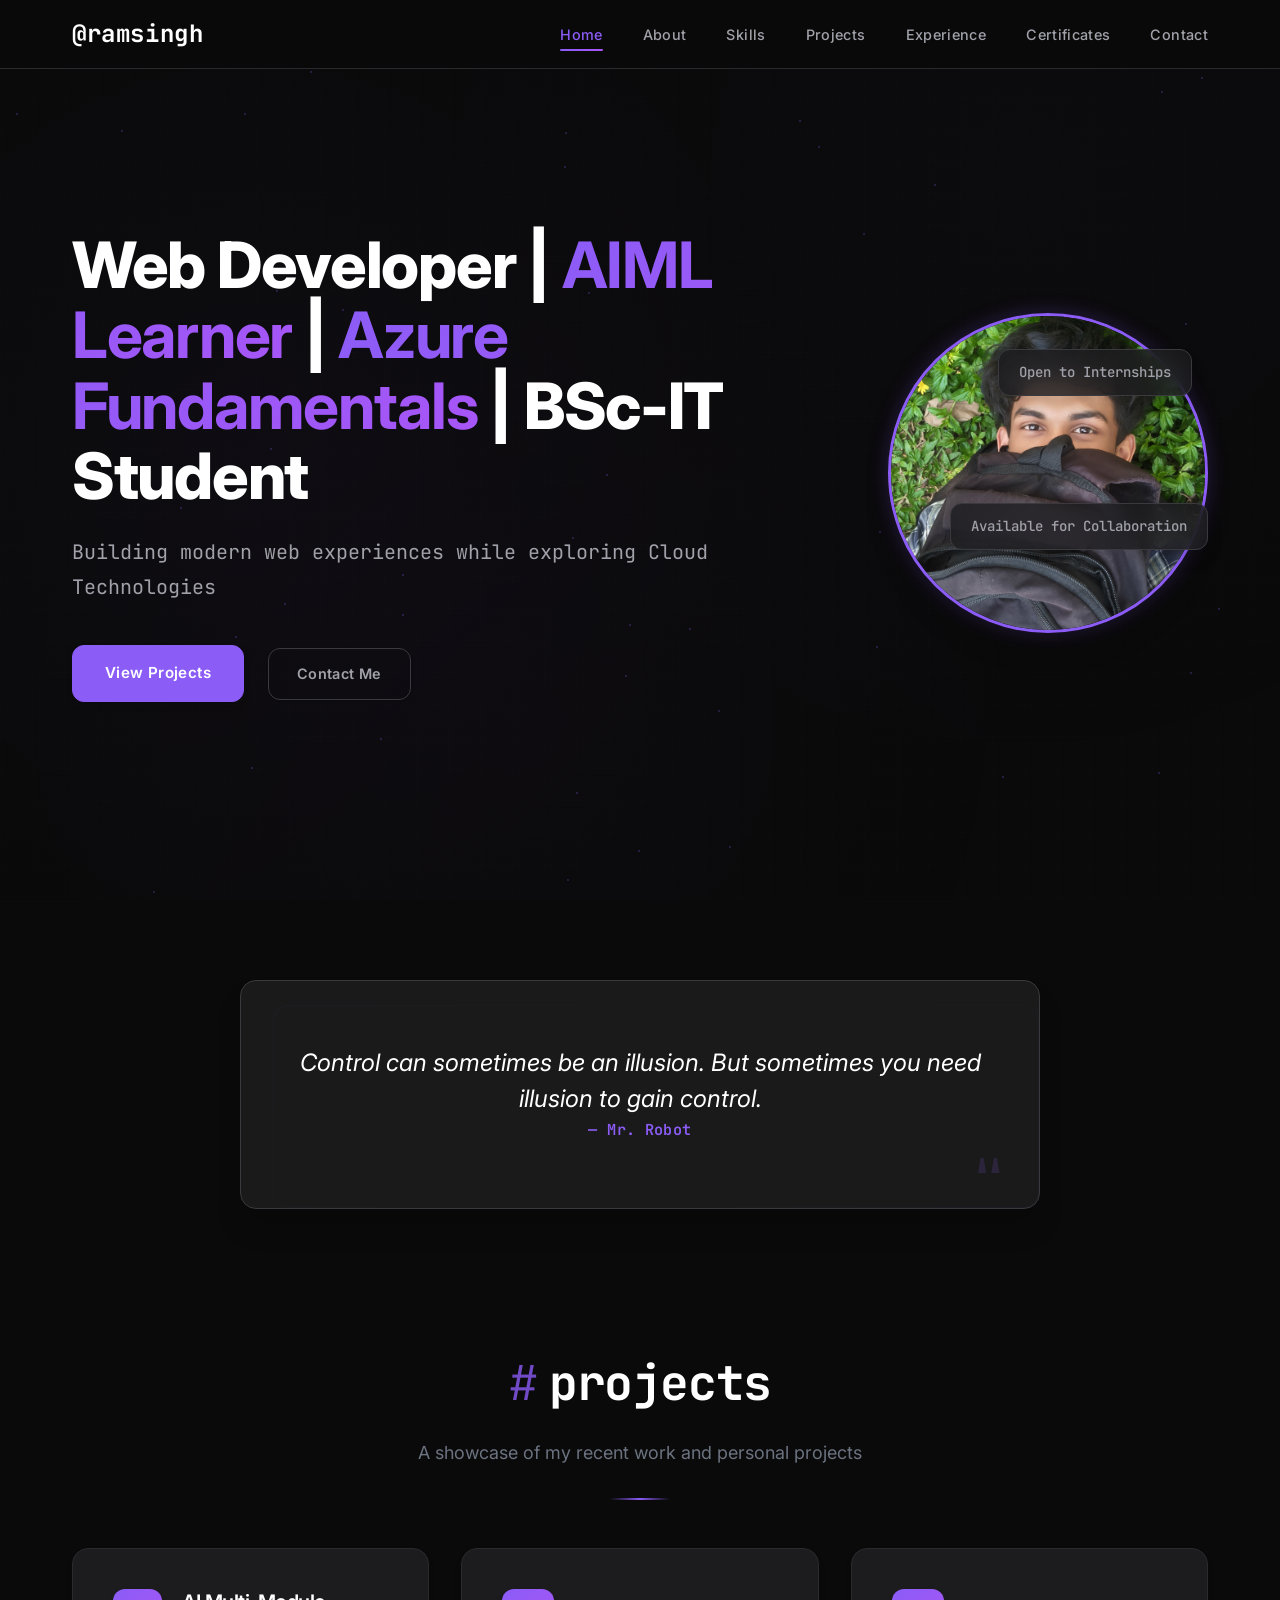
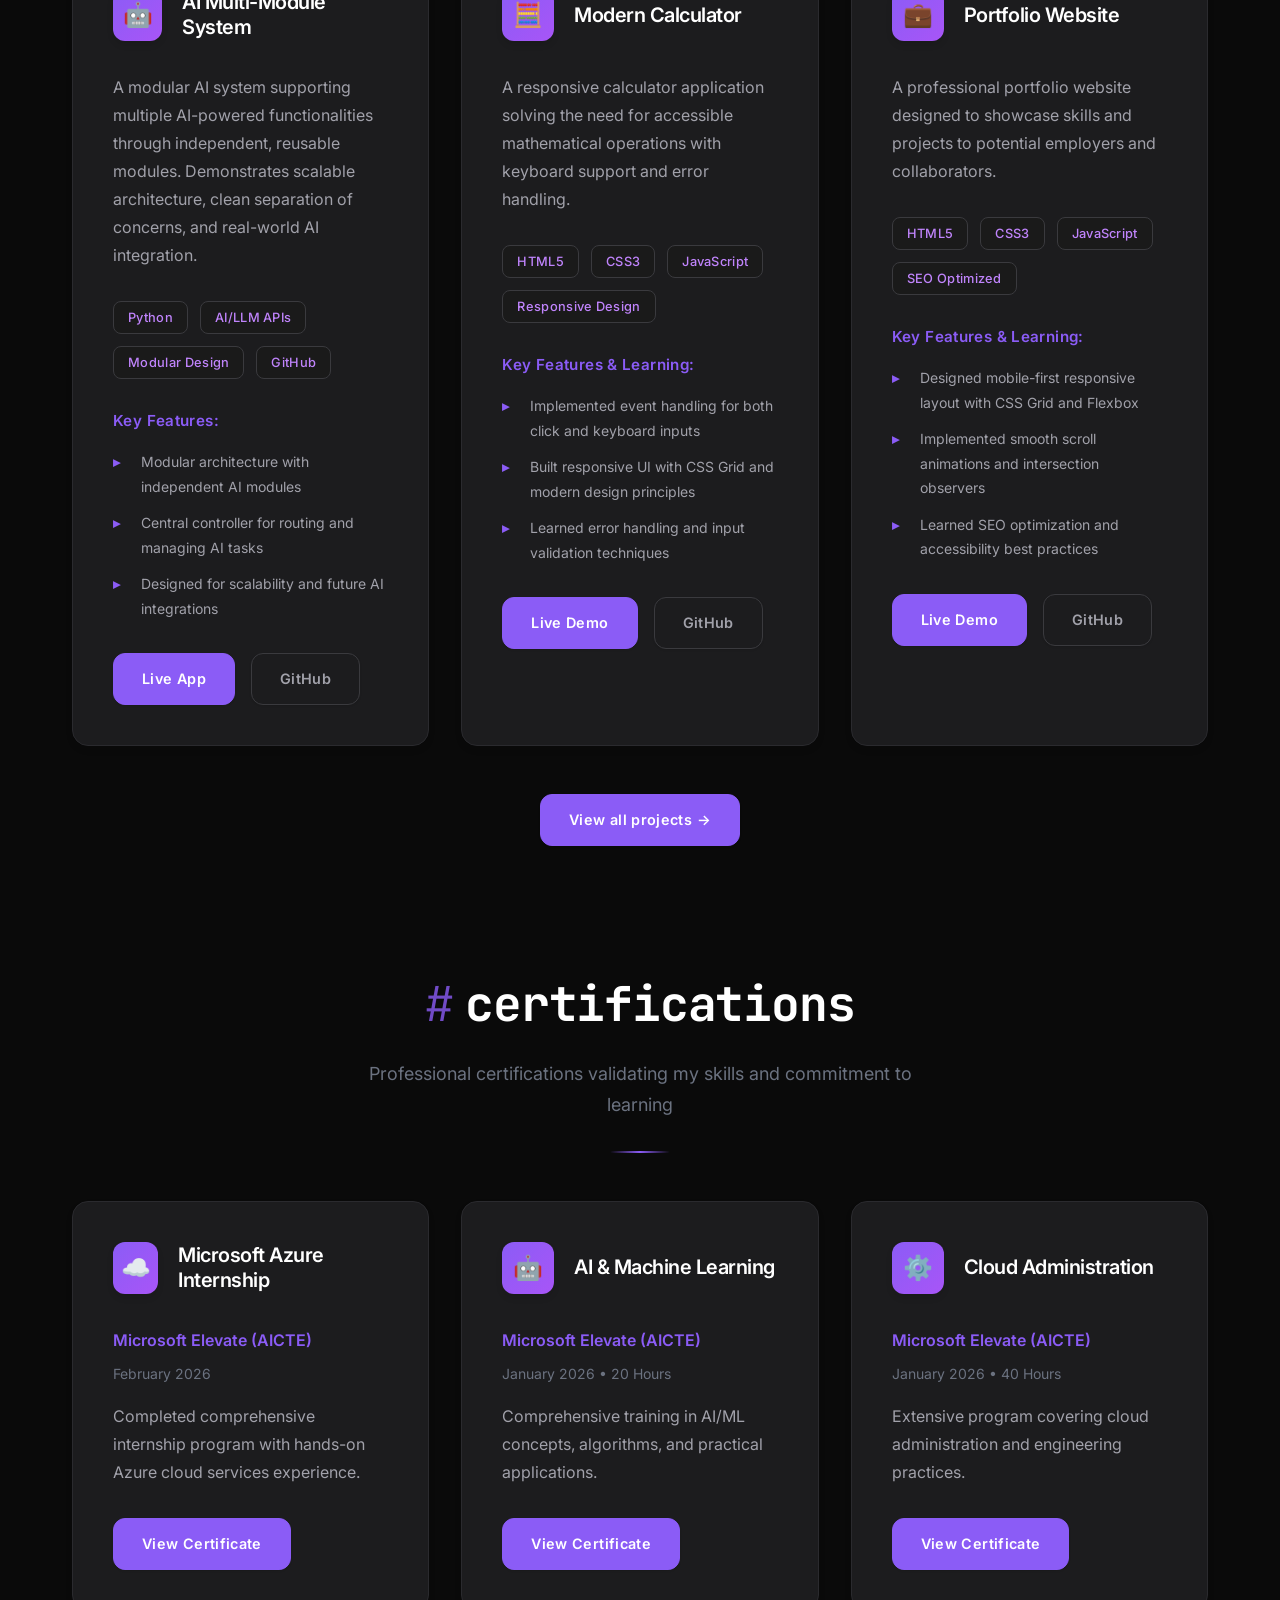
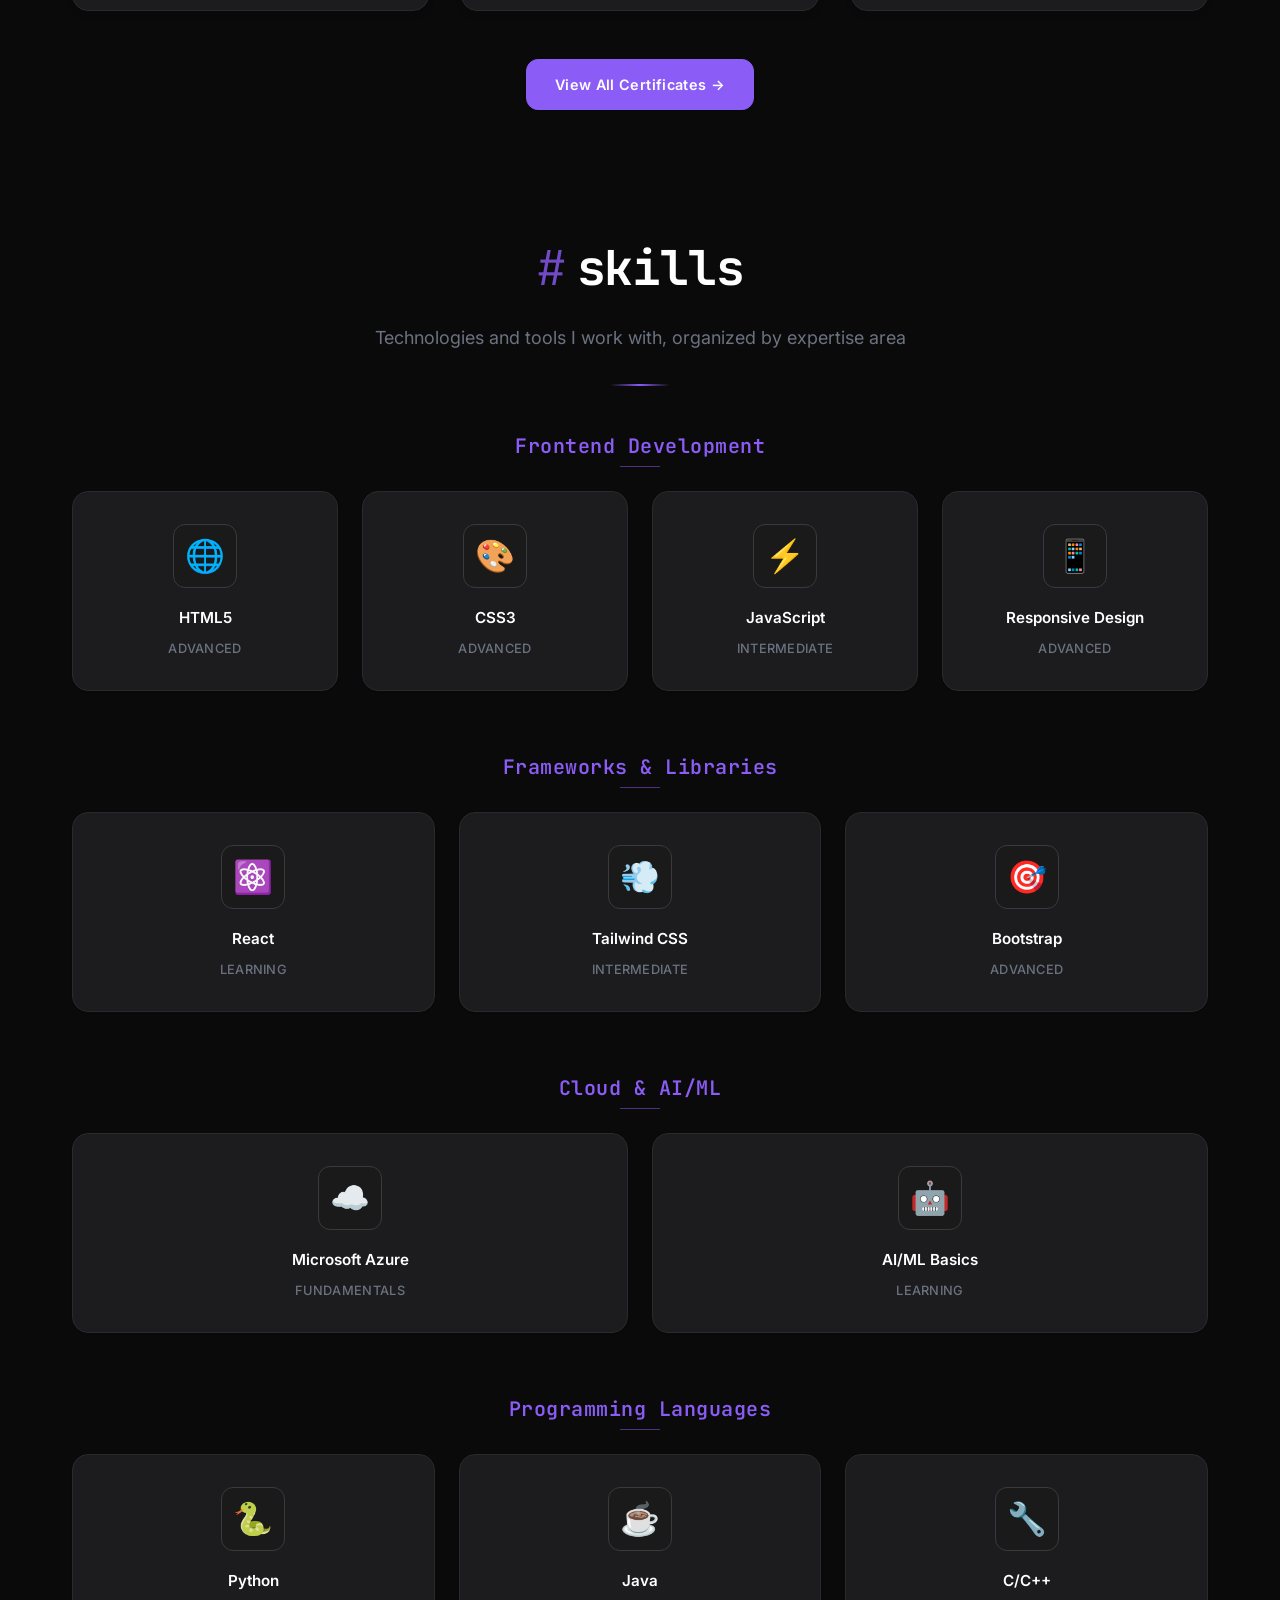
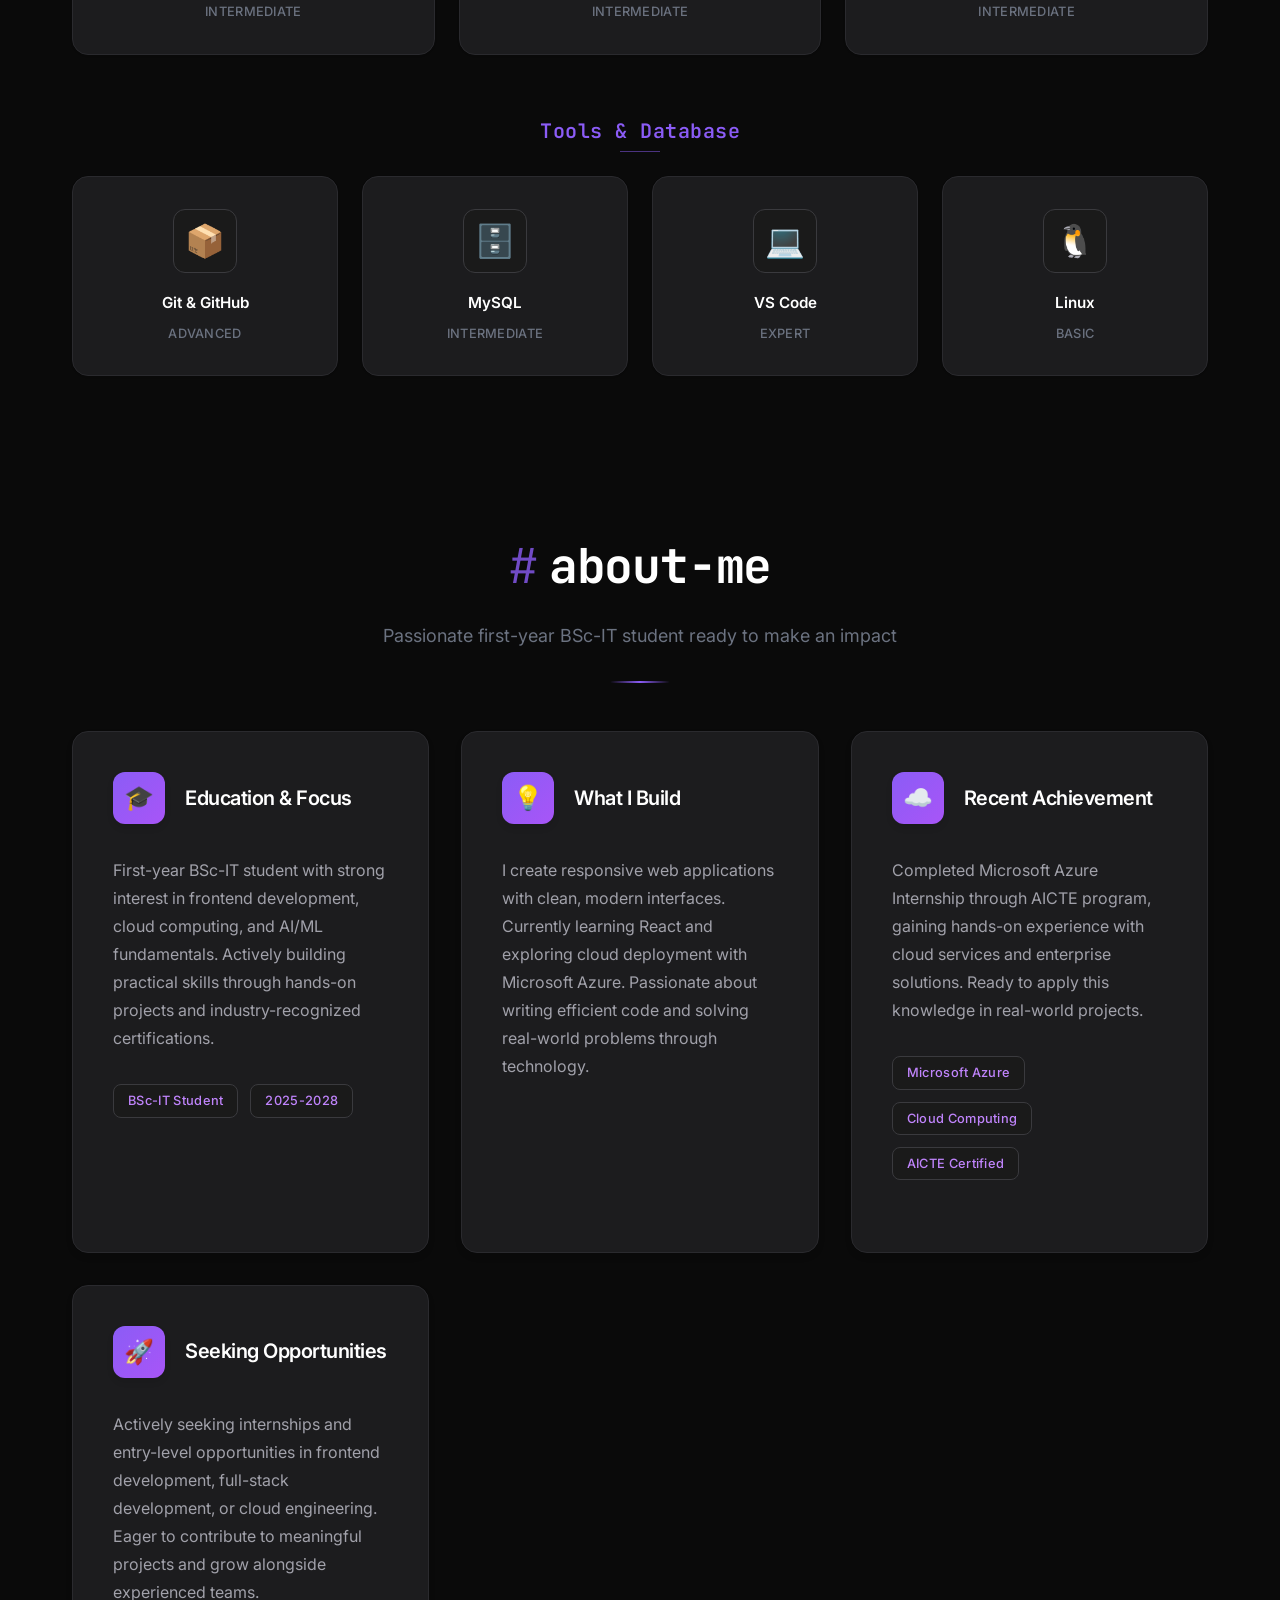
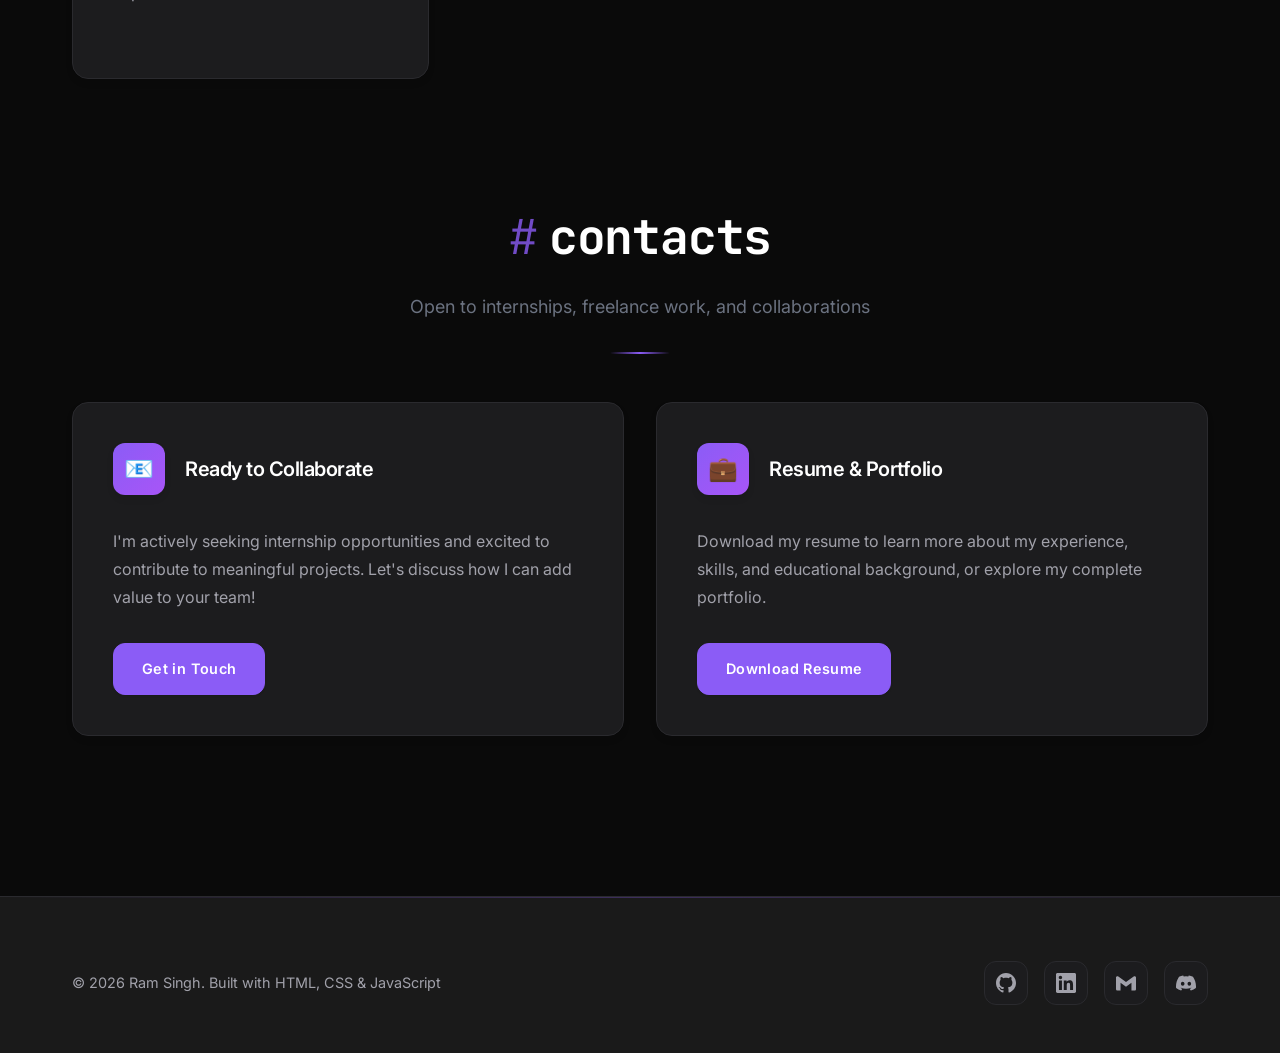
==== commit d5eb16d8: "fix: resolve HTML/JS bugs and portfolio updates" ====
--- a/index.html
+++ b/index.html
@@ -31,7 +31,6 @@
     
     <!-- Favicon -->
     <link rel="icon" type="image/svg+xml" href="favicon.svg">
-    <link rel="alternate icon" href="favicon.ico">
     
     <!-- Fonts -->
     <link rel="preconnect" href="https://fonts.googleapis.com">
@@ -170,8 +169,8 @@
                         </ul>
                     </div>
                     <div class="card-actions">
-                        <a href="https://multi-module-ai-system.vercel.app/" class="btn btn-primary" target="_blank" rel="noopener">Live App</a>
-                        <a href="https://github.com/Ramsingh4656/MultiModule-AI-System" class="btn btn-secondary" target="_blank" rel="noopener" aria-label="View Modern Calculator source code on GitHub">GitHub</a>
+                        <a href="https://multi-module-ai-system.vercel.app/" class="btn btn-primary" target="_blank" rel="noopener noreferrer">Live App</a>
+                        <a href="https://github.com/Ramsingh4656/MultiModule-AI-System" class="btn btn-secondary" target="_blank" rel="noopener noreferrer" aria-label="View MultiModule AI System source code on GitHub">GitHub</a>
                     </div>
                 </article>
 
@@ -197,8 +196,8 @@
                         </ul>
                     </div>
                     <div class="card-actions">
-                        <a href="projects/modern-calculator/" class="btn btn-primary" target="_blank" rel="noopener" aria-label="View Modern Calculator live demo">Live Demo</a>
-                        <a href="https://github.com/Ramsingh4656/Modern-Calculator" class="btn btn-secondary" target="_blank" rel="noopener" aria-label="View Modern Calculator source code on GitHub">GitHub</a>
+                        <a href="projects/modern-calculator/" class="btn btn-primary" target="_blank" rel="noopener noreferrer" aria-label="View Modern Calculator live demo">Live Demo</a>
+                        <a href="https://github.com/Ramsingh4656/Modern-Calculator" class="btn btn-secondary" target="_blank" rel="noopener noreferrer" aria-label="View Modern Calculator source code on GitHub">GitHub</a>
                     </div>
                 </article>
 
@@ -225,7 +224,7 @@
                     </div>
                     <div class="card-actions">
                         <a href="/" class="btn btn-primary" aria-label="View Portfolio website live demo">Live Demo</a>
-                        <a href="https://github.com/Ramsingh4656/portfolio" class="btn btn-secondary" target="_blank" rel="noopener" aria-label="View Portfolio website source code on GitHub">GitHub</a>
+                        <a href="https://github.com/Ramsingh4656/portfolio" class="btn btn-secondary" target="_blank" rel="noopener noreferrer" aria-label="View Portfolio website source code on GitHub">GitHub</a>
                     </div>
                 </article>
 
@@ -514,7 +513,7 @@
                     </div>
                     <p class="card-description">Download my resume to learn more about my experience, skills, and educational background, or explore my complete portfolio.</p>
                     <div class="card-actions">
-                        <a href="Ram-Singh-Resume.pdf" class="btn btn-primary" target="_blank" rel="noopener">Download Resume</a>
+                        <a href="Ram-Singh-Resume.pdf" class="btn btn-primary" target="_blank" rel="noopener noreferrer">Download Resume</a>
                     </div>
                 </article>
             </div>
@@ -531,12 +530,12 @@
                     <p>&copy; 2026 Ram Singh. Built with HTML, CSS & JavaScript</p>
                 </div>
                 <div class="social-links">
-                    <a href="https://github.com/Ramsingh4656" class="social-link" target="_blank" rel="noopener" aria-label="GitHub Profile">
+                    <a href="https://github.com/Ramsingh4656" class="social-link" target="_blank" rel="noopener noreferrer" aria-label="GitHub Profile">
                         <svg width="20" height="20" viewBox="0 0 24 24" fill="currentColor" aria-hidden="true">
                             <path d="M12 0c-6.626 0-12 5.373-12 12 0 5.302 3.438 9.8 8.207 11.387.599.111.793-.261.793-.577v-2.234c-3.338.726-4.033-1.416-4.033-1.416-.546-1.387-1.333-1.756-1.333-1.756-1.089-.745.083-.729.083-.729 1.205.084 1.839 1.237 1.839 1.237 1.07 1.834 2.807 1.304 3.492.997.107-.775.418-1.305.762-1.604-2.665-.305-5.467-1.334-5.467-5.931 0-1.311.469-2.381 1.236-3.221-.124-.303-.535-1.524.117-3.176 0 0 1.008-.322 3.301 1.23.957-.266 1.983-.399 3.003-.404 1.02.005 2.047.138 3.006.404 2.291-1.552 3.297-1.23 3.297-1.23.653 1.653.242 2.874.118 3.176.77.84 1.235 1.911 1.235 3.221 0 4.609-2.807 5.624-5.479 5.921.43.372.823 1.102.823 2.222v3.293c0 .319.192.694.801.576 4.765-1.589 8.199-6.086 8.199-11.386 0-6.627-5.373-12-12-12z"/>
                         </svg>
                     </a>
-                    <a href="https://linkedin.com/in/ram-singh4656" class="social-link" target="_blank" rel="noopener" aria-label="LinkedIn Profile">
+                    <a href="https://linkedin.com/in/ram-singh4656" class="social-link" target="_blank" rel="noopener noreferrer" aria-label="LinkedIn Profile">
                         <svg width="20" height="20" viewBox="0 0 24 24" fill="currentColor" aria-hidden="true">
                             <path d="M20.447 20.452h-3.554v-5.569c0-1.328-.027-3.037-1.852-3.037-1.853 0-2.136 1.445-2.136 2.939v5.667H9.351V9h3.414v1.561h.046c.477-.9 1.637-1.85 3.37-1.85 3.601 0 4.267 2.37 4.267 5.455v6.286zM5.337 7.433c-1.144 0-2.063-.926-2.063-2.065 0-1.138.92-2.063 2.063-2.063 1.14 0 2.064.925 2.064 2.063 0 1.139-.925 2.065-2.064 2.065zm1.782 13.019H3.555V9h3.564v11.452zM22.225 0H1.771C.792 0 0 .774 0 1.729v20.542C0 23.227.792 24 1.771 24h20.451C23.2 24 24 23.227 24 22.271V1.729C24 .774 23.2 0 22.222 0h.003z"/>
                         </svg>
@@ -546,7 +545,7 @@
                             <path d="M24 5.457v13.909c0 .904-.732 1.636-1.636 1.636h-3.819V11.73L12 16.64l-6.545-4.91v9.273H1.636A1.636 1.636 0 0 1 0 19.366V5.457c0-.904.732-1.636 1.636-1.636h.749L12 10.724l9.615-6.903h.749c.904 0 1.636.732 1.636 1.636z"/>
                         </svg>
                     </a>
-                    <a href="https://discord.com/users/874953017227628554" class="social-link" target="_blank" rel="noopener" aria-label="Discord">
+                    <a href="https://discord.com/users/874953017227628554" class="social-link" target="_blank" rel="noopener noreferrer" aria-label="Discord">
                         <svg width="20" height="20" viewBox="0 0 24 24" fill="currentColor">
                             <path d="M20.317 4.37a19.791 19.791 0 0 0-4.885-1.515.074.074 0 0 0-.079.037c-.21.375-.444.864-.608 1.25a18.27 18.27 0 0 0-5.487 0 12.64 12.64 0 0 0-.617-1.25.077.077 0 0 0-.079-.037A19.736 19.736 0 0 0 3.677 4.37a.07.07 0 0 0-.032.027C.533 9.046-.32 13.58.099 18.057a.082.082 0 0 0 .031.057 19.9 19.9 0 0 0 5.993 3.03.078.078 0 0 0 .084-.028c.462-.63.874-1.295 1.226-1.994a.076.076 0 0 0-.041-.106 13.107 13.107 0 0 1-1.872-.892.077.077 0 0 1-.008-.128 10.2 10.2 0 0 0 .372-.292.074.074 0 0 1 .077-.01c3.928 1.793 8.18 1.793 12.062 0a.074.074 0 0 1 .078.01c.12.098.246.198.373.292a.077.077 0 0 1-.006.127 12.299 12.299 0 0 1-1.873.892.077.077 0 0 0-.041.107c.36.698.772 1.362 1.225 1.993a.076.076 0 0 0 .084.028 19.839 19.839 0 0 0 6.002-3.03.077.077 0 0 0 .032-.054c.5-5.177-.838-9.674-3.549-13.66a.061.061 0 0 0-.031-.03zM8.02 15.33c-1.183 0-2.157-1.085-2.157-2.419 0-1.333.956-2.419 2.157-2.419 1.21 0 2.176 1.096 2.157 2.42 0 1.333-.956 2.418-2.157 2.418zm7.975 0c-1.183 0-2.157-1.085-2.157-2.419 0-1.333.955-2.419 2.157-2.419 1.21 0 2.176 1.096 2.157 2.42 0 1.333-.946 2.418-2.157 2.418z"/>
                         </svg>
